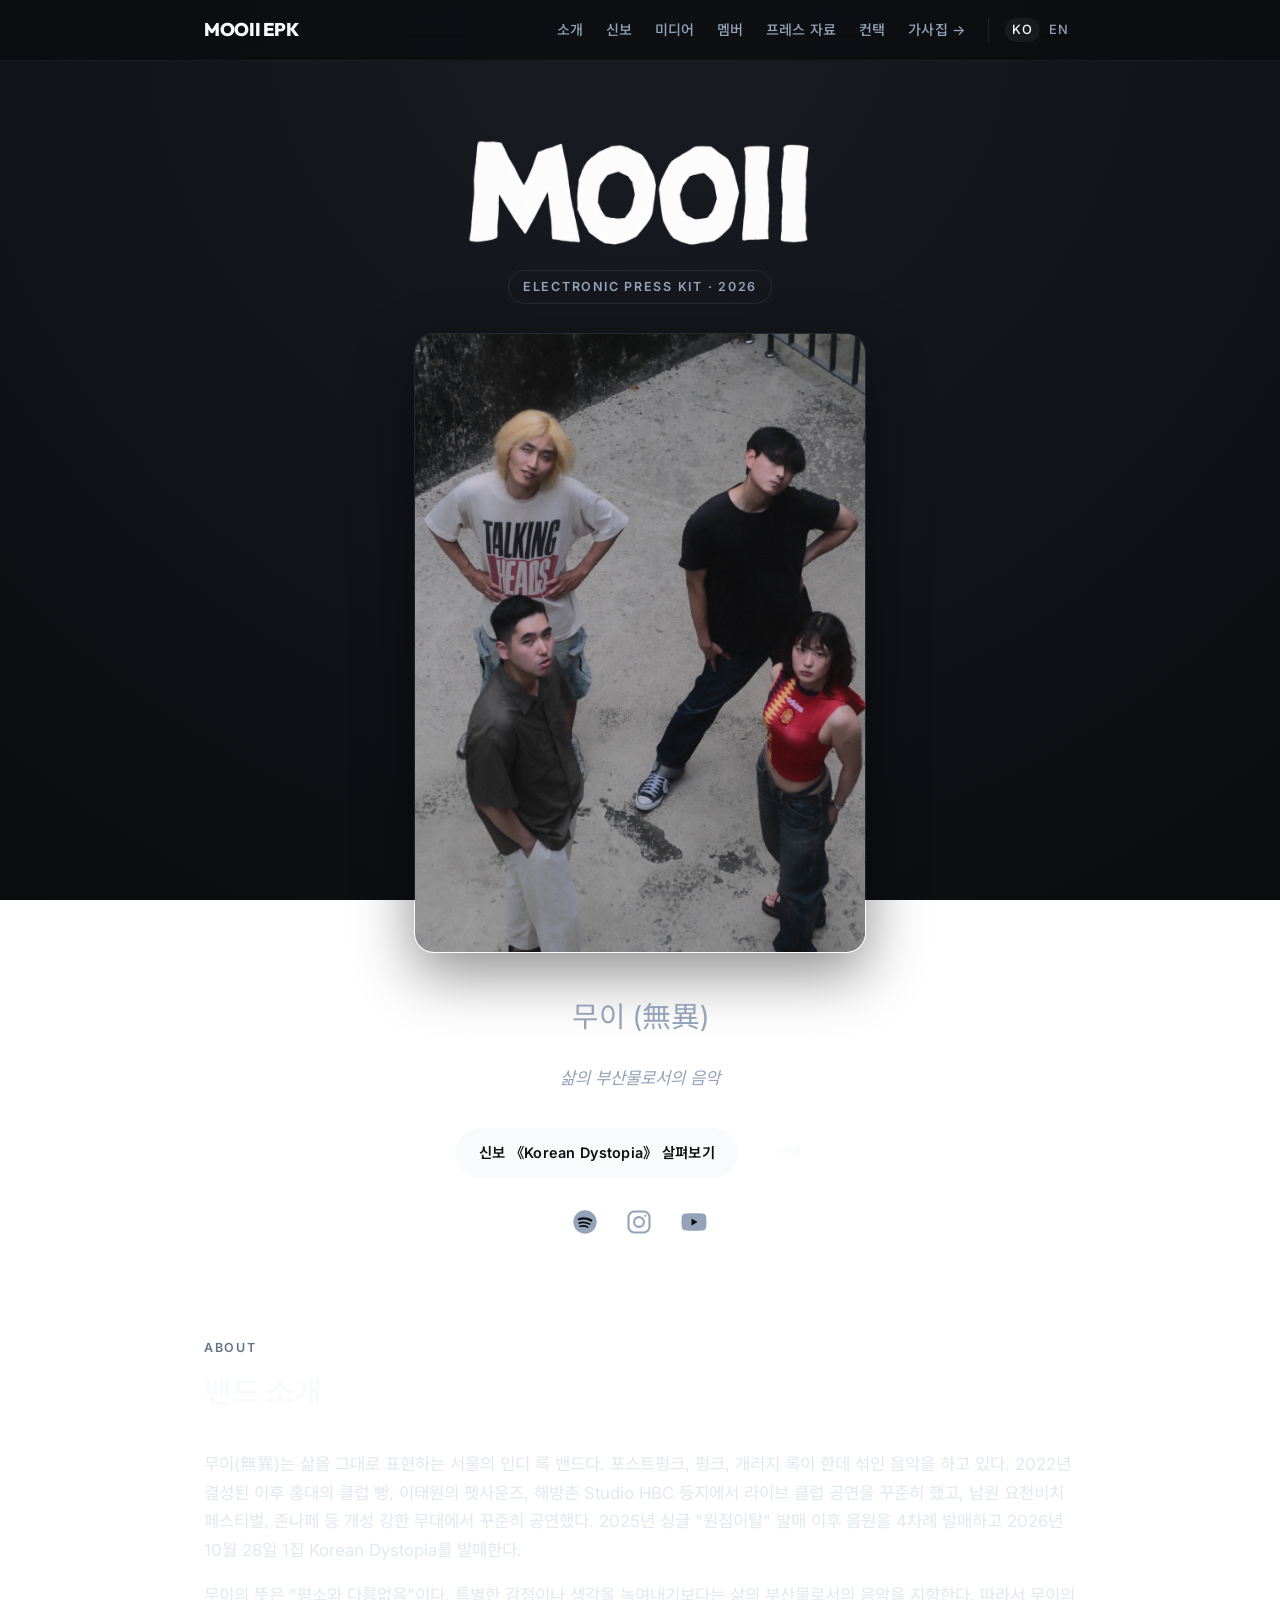
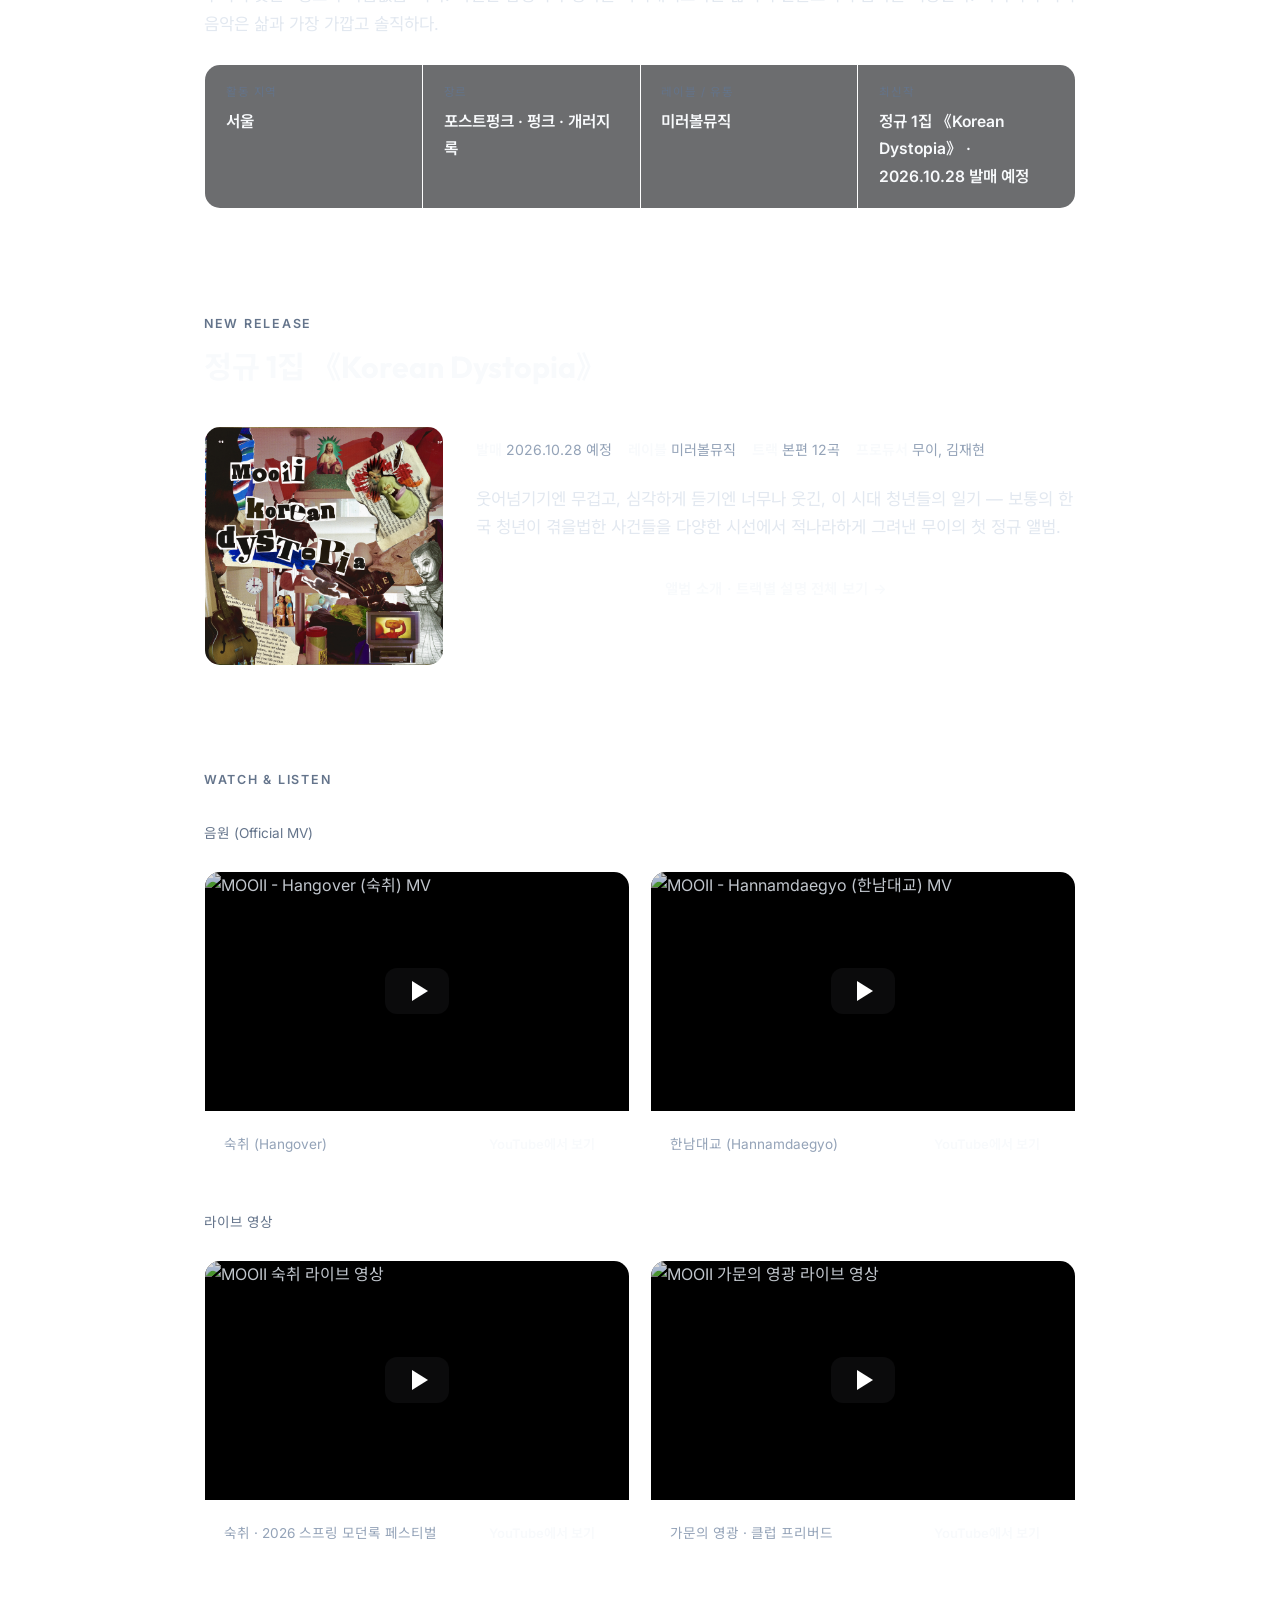
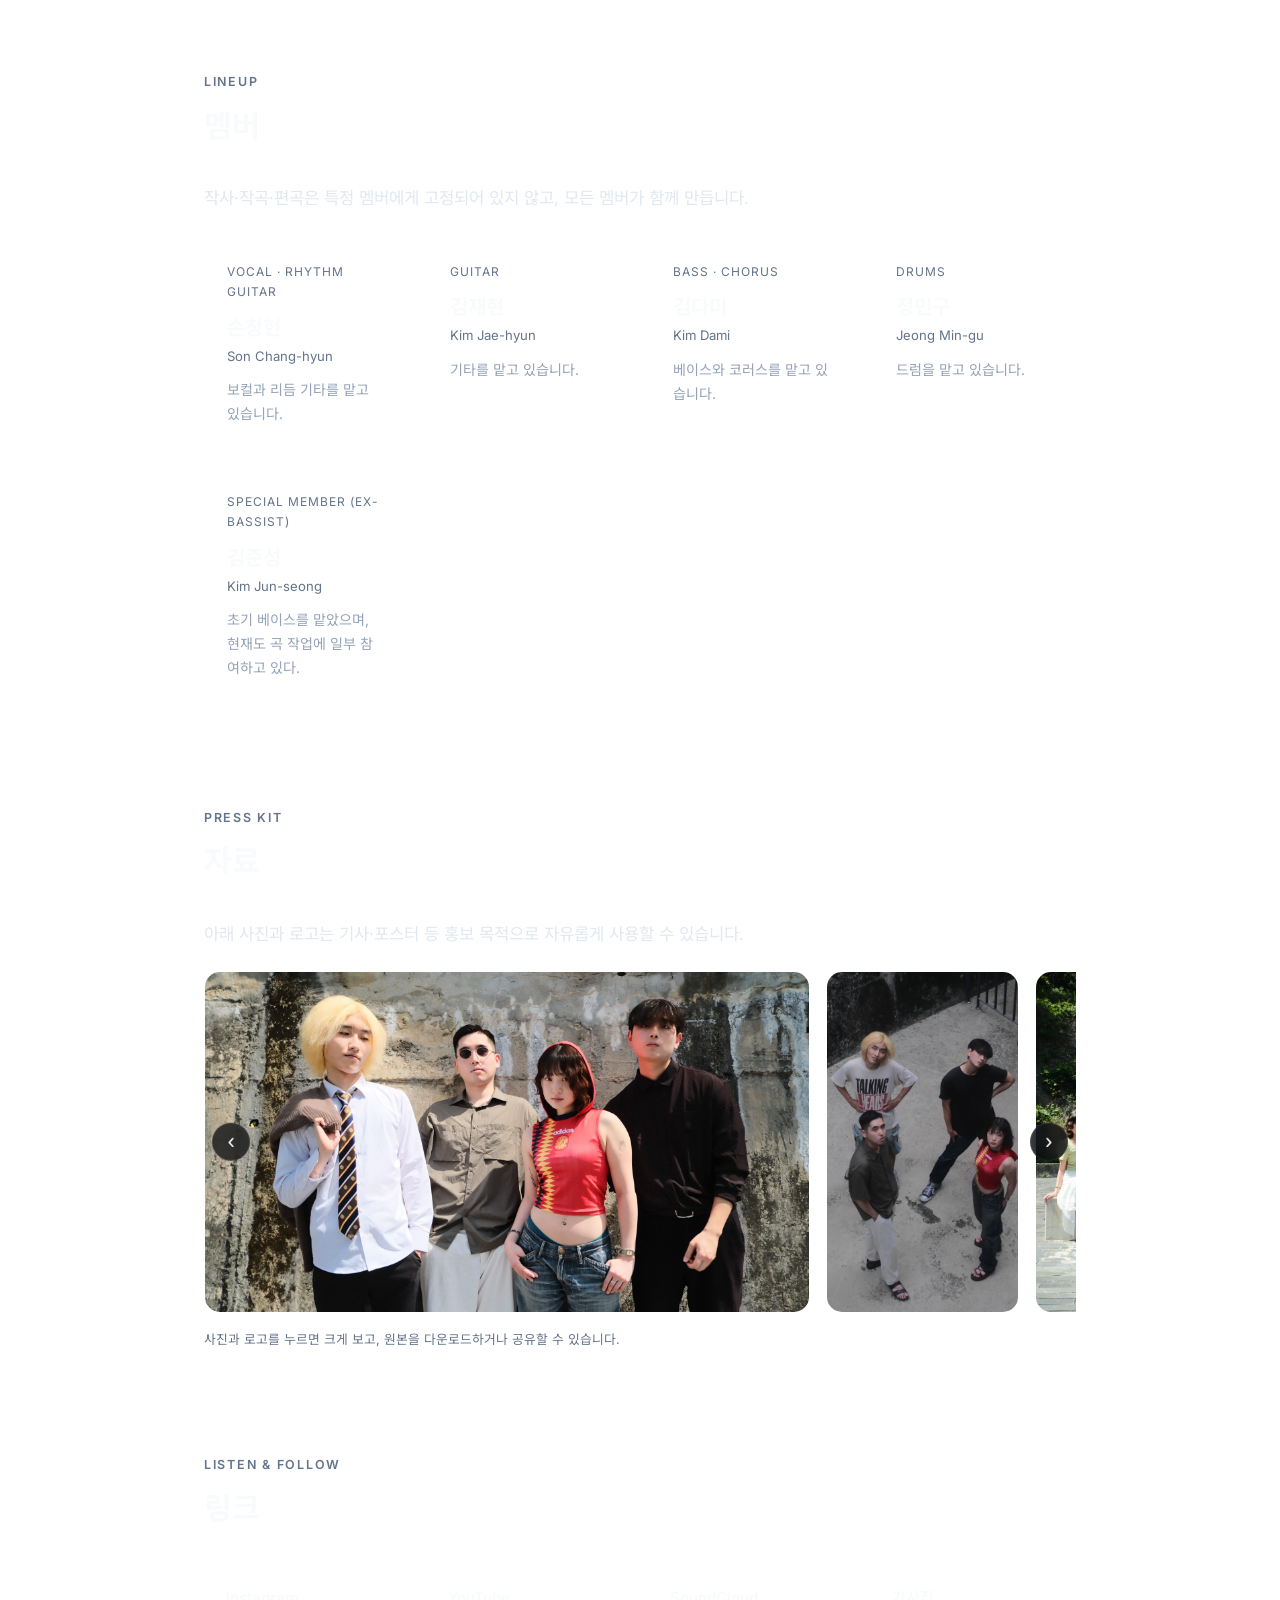
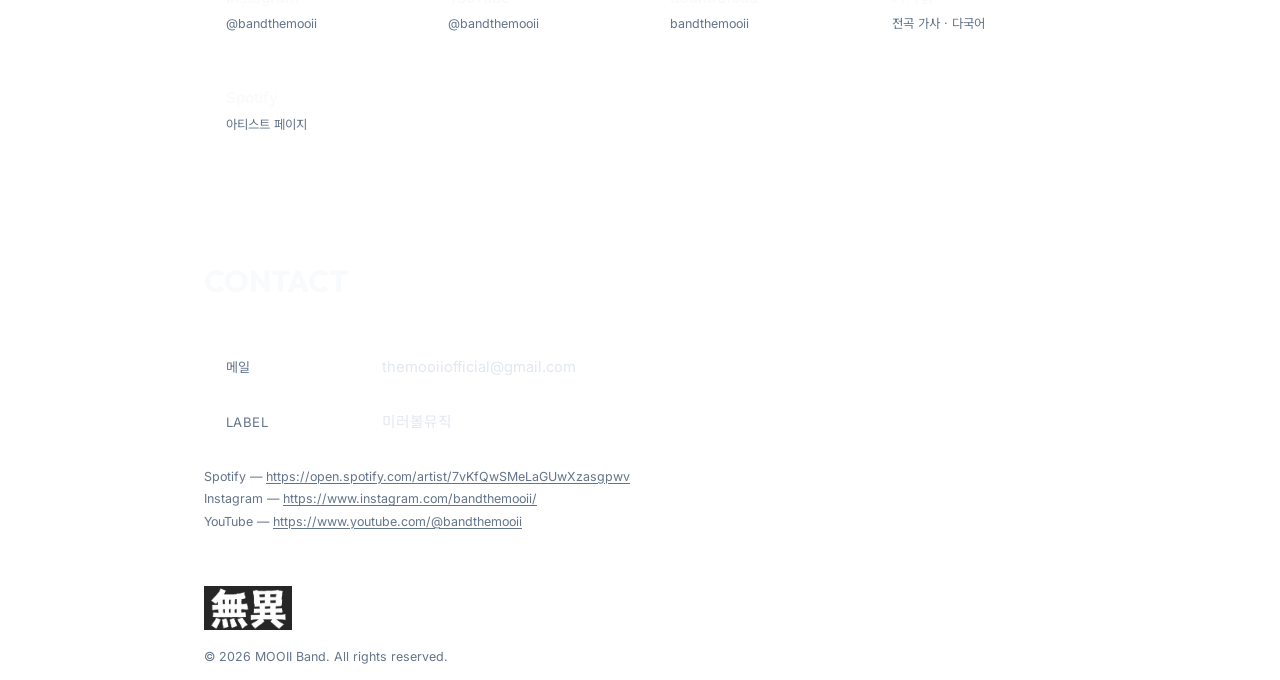
==== index.html @ ef36d601 "english page" ====
<!doctype html>
<html lang="ko">
  <head>
    <meta charset="UTF-8" />
    <meta name="viewport" content="width=device-width, initial-scale=1.0" />
    <title>MOOII — Electronic Press Kit</title>
    <meta
      name="description"
      content="무이(MOOII) 공식 EPK — 정규 1집 《Korean Dystopia》, 멤버 소개, 프레스 자료, 컨택 정보." />

    <!-- Open Graph -->
    <meta property="og:title" content="MOOII — Electronic Press Kit" />
    <meta
      property="og:description"
      content="20대 대한민국을 살아가는 시선을 담은 밴드 무이(MOOII)의 공식 EPK." />
    <meta property="og:image" content="https://bandmooii.github.io/mooii_epk/static/mooii_profile1_web.jpg" />
    <meta property="og:type" content="website" />

    <link rel="alternate" hreflang="en" href="index-en.html" />

    <link rel="preconnect" href="https://fonts.googleapis.com" />
    <link rel="preconnect" href="https://fonts.gstatic.com" crossorigin />
    <link
      href="https://fonts.googleapis.com/css2?family=Inter:wght@300;400;500;600;700&family=Outfit:wght@400;500;700;800&family=Noto+Sans+KR:wght@300;400;500;700&display=swap"
      rel="stylesheet" />
    <link rel="stylesheet" href="style.css" />
  </head>
  <body>
    <nav class="epk-nav">
      <div class="epk-nav-inner">
        <a class="epk-nav-brand" href="#top">MOOII EPK</a>
        <div class="epk-nav-links">
          <a href="#about">소개</a>
          <a href="korean-dystopia.html">신보</a>
          <a href="#media">미디어</a>
          <a href="#members">멤버</a>
          <a href="#press">프레스 자료</a>
          <a href="#contact">컨택</a>
          <a href="lyrics/">가사집 →</a>
          <span class="lang-toggle">
            <a href="index.html" class="active" aria-current="true">KO</a>
            <a href="index-en.html" hreflang="en">EN</a>
          </span>
        </div>
      </div>
    </nav>

    <header class="hero" id="top">
      <h1 class="hero-logo">
        <img src="static/logo_en_web.png" alt="MOOII" />
      </h1>
      <div class="hero-eyebrow">
        <span class="eyebrow">Electronic Press Kit · 2026</span>
      </div>
      <div class="hero-media">
        <img
          src="static/mooii_profile2_web.jpg"
          alt="무이(MOOII) 밴드 프로필 사진" />
      </div>
      <div class="hero-body wrap">
        <p class="han">무이 (無異)</p>
        <p class="tagline">삶의 부산물로서의 음악</p>
        <div class="cta-row">
          <a class="btn btn-primary" href="korean-dystopia.html">신보 《Korean Dystopia》 살펴보기</a>
          <a class="btn btn-ghost" href="#contact">컨택</a>
        </div>
        <div class="social-icons">
          <a href="https://open.spotify.com/artist/7vKfQwSMeLaGUwXzasgpwv" target="_blank" rel="noopener" aria-label="Spotify" title="Spotify">
            <svg viewBox="0 0 24 24" width="28" height="28" fill="none" stroke="currentColor" stroke-width="2" stroke-linecap="round" aria-hidden="true">
              <circle cx="12" cy="12" r="10" fill="currentColor" stroke="none" />
              <path d="M6.6 9.6c3.6-1.1 7.6-.8 10.8 1.1" stroke="var(--bg-0)" stroke-width="1.9" />
              <path d="M7.1 12.8c3-.9 6.1-.6 8.8.9" stroke="var(--bg-0)" stroke-width="1.6" />
              <path d="M7.7 15.7c2.4-.7 4.6-.4 6.7.7" stroke="var(--bg-0)" stroke-width="1.3" />
            </svg>
          </a>
          <a href="https://www.instagram.com/bandthemooii/" target="_blank" rel="noopener" aria-label="Instagram" title="Instagram">
            <svg viewBox="0 0 24 24" width="28" height="28" fill="none" stroke="currentColor" stroke-width="1.8" aria-hidden="true">
              <rect x="3" y="3" width="18" height="18" rx="5" />
              <circle cx="12" cy="12" r="4.2" />
              <circle cx="17.3" cy="6.7" r="1" fill="currentColor" stroke="none" />
            </svg>
          </a>
          <a href="https://www.youtube.com/@bandthemooii" target="_blank" rel="noopener" aria-label="YouTube" title="YouTube">
            <svg viewBox="0 0 24 24" width="30" height="30" aria-hidden="true">
              <path fill="currentColor" d="M21.6 7.2a2.5 2.5 0 0 0-1.8-1.8C18.2 5 12 5 12 5s-6.2 0-7.8.4A2.5 2.5 0 0 0 2.4 7.2C2 8.8 2 12 2 12s0 3.2.4 4.8a2.5 2.5 0 0 0 1.8 1.8C5.8 19 12 19 12 19s6.2 0 7.8-.4a2.5 2.5 0 0 0 1.8-1.8c.4-1.6.4-4.8.4-4.8s0-3.2-.4-4.8z" />
              <path fill="var(--bg-0)" d="M10 9.2v5.6l4.8-2.8z" />
            </svg>
          </a>
        </div>
      </div>
    </header>

    <main class="wrap">
      <section id="about">
        <div class="section-head">
          <p class="section-kicker">About</p>
          <h2>밴드 소개</h2>
        </div>
        <p class="lead">
          무이(無異)는 삶을 그대로 표현하는 서울의 인디 록 밴드다. 포스트펑크, 펑크, 개러지 록이 한데 섞인 음악을 하고 있다. 2022년 결성된 이후 홍대의 클럽 빵, 이태원의 펫사운즈, 해방촌 Studio HBC 등지에서 라이브 클럽 공연을 꾸준히 했고, 남원 요천비치 페스티벌, 존나페 등 개성 강한 무대에서 꾸준히 공연했다. 2025년 싱글 "원점이탈" 발매 이후 음원을 4차례 발매하고 2026년 10월 28일 1집 Korean Dystopia를 발매한다.
        </p>
        <p class="lead">
          무이의 뜻은 "평소와 다름없음"이다. 특별한 감정이나 생각을 녹여내기보다는 삶의 부산물로서의 음악을 지향한다. 따라서 무이의 음악은 삶과 가장 가깝고 솔직하다.
        </p>

        <div class="fact-grid">
          <div class="fact-item">
            <span class="k">활동 지역</span>
            <span class="v">서울</span>
          </div>
          <div class="fact-item">
            <span class="k">장르</span>
            <span class="v">포스트펑크 · 펑크 · 개러지 록</span>
          </div>
          <div class="fact-item">
            <span class="k">레이블 / 유통</span>
            <span class="v">미러볼뮤직</span>
          </div>
          <div class="fact-item">
            <span class="k">최신작</span>
            <span class="v">정규 1집 《Korean Dystopia》 · 2026.10.28 발매 예정</span>
          </div>
        </div>
      </section>

      <section id="album">
        <div class="section-head">
          <p class="section-kicker">New Release</p>
          <h2>정규 1집 《Korean Dystopia》</h2>
        </div>

        <div class="album-block">
          <img
            class="album-cover"
            src="static/korean_dystopia_album_cover.jpeg"
            alt="무이 정규 1집 《Korean Dystopia》 앨범 커버" />
          <div>
            <div class="album-meta">
              <span><b>발매</b> 2026.10.28 예정</span>
              <span><b>레이블</b> 미러볼뮤직</span>
              <span><b>트랙</b> 본편 12곡</span>
              <span><b>프로듀서</b> 무이, 김재현</span>
            </div>
            <p class="lead">
              웃어넘기기엔 무겁고, 심각하게 듣기엔 너무나 웃긴, 이 시대
              청년들의 일기 — 보통의 한국 청년이 겪을법한 사건들을 다양한
              시선에서 적나라하게 그려낸 무이의 첫 정규 앨범.
            </p>
            <div class="tracklist-cta">
              <a class="btn btn-ghost" href="korean-dystopia.html">앨범 소개 · 트랙별 설명 전체 보기 →</a>
            </div>
          </div>
        </div>
      </section>

      <section id="media">
        <div class="section-head">
          <p class="section-kicker">Watch &amp; Listen</p>
        </div>

        <p class="lead" style="font-size: 0.85rem; color: var(--ink-dimmer); margin-bottom: 0.6rem;">음원 (Official MV)</p>
        <div class="press-grid">
          <div class="press-card">
            <div class="yt-facade" data-video-id="mdSPCE2sCgY" data-title="MOOII - Hangover (숙취) MV">
              <img src="https://i.ytimg.com/vi/mdSPCE2sCgY/hqdefault.jpg" alt="MOOII - Hangover (숙취) MV" loading="lazy" />
              <button type="button" class="yt-play" aria-label="영상 재생"></button>
            </div>
            <div class="press-card-body">
              <span>숙취 (Hangover)</span>
              <a href="https://www.youtube.com/watch?v=mdSPCE2sCgY" target="_blank" rel="noopener">YouTube에서 보기</a>
            </div>
          </div>
          <div class="press-card">
            <div class="yt-facade" data-video-id="DY2bve8FdAU" data-title="MOOII - Hannamdaegyo (한남대교) MV">
              <img src="https://i.ytimg.com/vi/DY2bve8FdAU/hqdefault.jpg" alt="MOOII - Hannamdaegyo (한남대교) MV" loading="lazy" />
              <button type="button" class="yt-play" aria-label="영상 재생"></button>
            </div>
            <div class="press-card-body">
              <span>한남대교 (Hannamdaegyo)</span>
              <a href="https://www.youtube.com/watch?v=DY2bve8FdAU" target="_blank" rel="noopener">YouTube에서 보기</a>
            </div>
          </div>
        </div>

        <p class="lead" style="font-size: 0.85rem; color: var(--ink-dimmer); margin: 2rem 0 0.6rem;">라이브 영상</p>
        <div class="press-grid">
          <div class="press-card">
            <div class="yt-facade" data-video-id="KhiOZ_lKr-c" data-title="MOOII 숙취 라이브 영상">
              <img src="https://i.ytimg.com/vi/KhiOZ_lKr-c/hqdefault.jpg" alt="MOOII 숙취 라이브 영상" loading="lazy" />
              <button type="button" class="yt-play" aria-label="영상 재생"></button>
            </div>
            <div class="press-card-body">
              <span>숙취 · 2026 스프링 모던록 페스티벌</span>
              <a href="https://www.youtube.com/watch?v=KhiOZ_lKr-c" target="_blank" rel="noopener">YouTube에서 보기</a>
            </div>
          </div>
          <div class="press-card">
            <div class="yt-facade" data-video-id="r_bziqGU8eg" data-title="MOOII 가문의 영광 라이브 영상">
              <img src="https://i.ytimg.com/vi/r_bziqGU8eg/hqdefault.jpg" alt="MOOII 가문의 영광 라이브 영상" loading="lazy" />
              <button type="button" class="yt-play" aria-label="영상 재생"></button>
            </div>
            <div class="press-card-body">
              <span>가문의 영광 · 클럽 프리버드</span>
              <a href="https://www.youtube.com/watch?v=r_bziqGU8eg" target="_blank" rel="noopener">YouTube에서 보기</a>
            </div>
          </div>
        </div>
      </section>

      <section id="members">
        <div class="section-head">
          <p class="section-kicker">Lineup</p>
          <h2>멤버</h2>
        </div>
        <p class="lead">작사·작곡·편곡은 특정 멤버에게 고정되어 있지 않고, 모든 멤버가 함께 만듭니다.</p>
        <div class="member-grid">
          <div class="member-card">
            <p class="role">Vocal · Rhythm Guitar</p>
            <p class="name-ko">손창현</p>
            <p class="name-en">Son Chang-hyun</p>
            <p>보컬과 리듬 기타를 맡고 있습니다.</p>
          </div>
          <div class="member-card">
            <p class="role">Guitar</p>
            <p class="name-ko">김재현</p>
            <p class="name-en">Kim Jae-hyun</p>
            <p>기타를 맡고 있습니다.</p>
          </div>
          <div class="member-card">
            <p class="role">Bass · Chorus</p>
            <p class="name-ko">김다미</p>
            <p class="name-en">Kim Dami</p>
            <p>베이스와 코러스를 맡고 있습니다.</p>
          </div>
          <div class="member-card">
            <p class="role">Drums</p>
            <p class="name-ko">정민구</p>
            <p class="name-en">Jeong Min-gu</p>
            <p>드럼을 맡고 있습니다.</p>
          </div>
          <div class="member-card">
            <p class="role">Special Member (Ex-Bassist)</p>
            <p class="name-ko">김준성</p>
            <p class="name-en">Kim Jun-seong</p>
            <p>초기 베이스를 맡았으며, 현재도 곡 작업에 일부 참여하고 있다.</p>
          </div>
        </div>
      </section>

      <section id="press">
        <div class="section-head">
          <p class="section-kicker">Press Kit</p>
          <h2>자료</h2>
        </div>
        <p class="lead">아래 사진과 로고는 기사·포스터 등 홍보 목적으로 자유롭게 사용할 수 있습니다.</p>
        <div class="press-carousel" id="pressCarousel">
          <button class="pc-nav pc-prev" type="button" aria-label="이전 사진">‹</button>
          <div class="pc-track">
            <button class="pc-item" type="button" data-index="0" aria-label="프로필 사진 1 크게 보기">
              <img src="static/mooii_profile1_web.jpg" alt="무이 프로필 사진 1" loading="lazy" />
            </button>
            <button class="pc-item" type="button" data-index="1" aria-label="프로필 사진 2 크게 보기">
              <img src="static/mooii_profile2_web.jpg" alt="무이 프로필 사진 2" loading="lazy" />
            </button>
            <button class="pc-item" type="button" data-index="2" aria-label="프로필 사진 3 크게 보기">
              <img src="static/mooii_profile3_web.jpg" alt="무이 프로필 사진 3" loading="lazy" />
            </button>
            <button class="pc-item" type="button" data-index="3" aria-label="프로필 사진 4 크게 보기">
              <img src="static/mooii_profile4_web.jpg" alt="무이 프로필 사진 4" loading="lazy" />
            </button>
            <button class="pc-item" type="button" data-index="4" aria-label="프로필 사진 5 크게 보기">
              <img src="static/mooii_profile5_web.jpg" alt="무이 프로필 사진 5" loading="lazy" />
            </button>
            <button class="pc-item" type="button" data-index="5" aria-label="로고 (영문) 크게 보기">
              <img src="static/logo_en.png" alt="MOOII 로고 (영문)" loading="lazy" />
            </button>
            <button class="pc-item" type="button" data-index="6" aria-label="로고 (한자) 크게 보기">
              <img src="static/logo_chn.png" alt="무이 無異 로고 (한자)" loading="lazy" />
            </button>
          </div>
          <button class="pc-nav pc-next" type="button" aria-label="다음 사진">›</button>
        </div>
        <p class="press-hint">사진과 로고를 누르면 크게 보고, 원본을 다운로드하거나 공유할 수 있습니다.</p>
      </section>

      <section id="links">
        <div class="section-head">
          <p class="section-kicker">Listen &amp; Follow</p>
          <h2>링크</h2>
        </div>
        <div class="link-grid">
          <a class="link-card" href="https://www.instagram.com/bandthemooii/" target="_blank" rel="noopener">
            <span>
              <span class="label">Instagram</span>
              <span class="sub">@bandthemooii</span>
            </span>
          </a>
          <a class="link-card" href="https://www.youtube.com/@bandthemooii" target="_blank" rel="noopener">
            <span>
              <span class="label">YouTube</span>
              <span class="sub">@bandthemooii</span>
            </span>
          </a>
          <a class="link-card" href="https://soundcloud.com/bandthemooii" target="_blank" rel="noopener">
            <span>
              <span class="label">SoundCloud</span>
              <span class="sub">bandthemooii</span>
            </span>
          </a>
          <a class="link-card" href="lyrics/">
            <span>
              <span class="label">가사집</span>
              <span class="sub">전곡 가사 · 다국어</span>
            </span>
          </a>
          <a class="link-card" href="https://open.spotify.com/artist/7vKfQwSMeLaGUwXzasgpwv" target="_blank" rel="noopener">
            <span>
              <span class="label">Spotify</span>
              <span class="sub">아티스트 페이지</span>
            </span>
          </a>
        </div>
      </section>

      <section id="contact">
        <div class="section-head">
          <h2>CONTACT</h2>
        </div>
        <div class="contact-table">
          <div class="contact-row">
            <span class="k">메일</span>
            <span>themooiiofficial@gmail.com</span>
          </div>
          <div class="contact-row">
            <span class="k">Label</span>
            <span>미러볼뮤직</span>
          </div>
        </div>
        <p class="contact-notes">
          Spotify — <a href="https://open.spotify.com/artist/7vKfQwSMeLaGUwXzasgpwv" target="_blank" rel="noopener">https://open.spotify.com/artist/7vKfQwSMeLaGUwXzasgpwv</a><br />
          Instagram — <a href="https://www.instagram.com/bandthemooii/" target="_blank" rel="noopener">https://www.instagram.com/bandthemooii/</a><br />
          YouTube — <a href="https://www.youtube.com/@bandthemooii" target="_blank" rel="noopener">https://www.youtube.com/@bandthemooii</a>
        </p>
      </section>
    </main>

    <footer class="wrap">
      <img class="footer-logo" src="static/logo_chn_web.png" alt="無異" />
      <p class="footer-copy">© 2026 MOOII Band. All rights reserved.</p>
    </footer>

    <div class="lightbox" id="lightbox" role="dialog" aria-modal="true" aria-label="사진 보기" hidden>
      <div class="lb-bar">
        <span class="lb-title" id="lbTitle"></span>
        <div class="lb-actions">
          <button class="lb-btn" id="lbShare" type="button" aria-label="공유" title="공유">
            <svg viewBox="0 0 24 24" width="20" height="20" fill="none" stroke="currentColor" stroke-width="2" stroke-linecap="round" stroke-linejoin="round" aria-hidden="true"><path d="M4 12v7a1 1 0 0 0 1 1h14a1 1 0 0 0 1-1v-7" /><path d="M16 6l-4-4-4 4" /><path d="M12 2v13" /></svg>
          </button>
          <a class="lb-btn" id="lbDownload" href="#" download aria-label="원본 다운로드" title="원본 다운로드">
            <svg viewBox="0 0 24 24" width="20" height="20" fill="none" stroke="currentColor" stroke-width="2" stroke-linecap="round" stroke-linejoin="round" aria-hidden="true"><path d="M12 3v12" /><path d="M7 11l5 5 5-5" /><path d="M5 21h14" /></svg>
          </a>
          <button class="lb-btn" id="lbClose" type="button" aria-label="닫기" title="닫기">
            <svg viewBox="0 0 24 24" width="20" height="20" fill="none" stroke="currentColor" stroke-width="2" stroke-linecap="round" aria-hidden="true"><path d="M6 6l12 12M18 6L6 18" /></svg>
          </button>
        </div>
      </div>
      <button class="lb-nav lb-prev" id="lbPrev" type="button" aria-label="이전 사진">‹</button>
      <img class="lb-img" id="lbImg" alt="" />
      <button class="lb-nav lb-next" id="lbNext" type="button" aria-label="다음 사진">›</button>
      <p class="lb-note" id="lbNote"></p>
      <div class="lb-toast" id="lbToast" role="status" hidden></div>
    </div>

    <script>
      (function () {
        var photos = [
          { web: "static/mooii_profile1_web.jpg", full: "static/mooii_profile1.JPG", size: "9.4MB" },
          { web: "static/mooii_profile2_web.jpg", full: "static/mooii_profile2.JPG", size: "9.7MB" },
          { web: "static/mooii_profile3_web.jpg", full: "static/mooii_profile3.JPG", size: "9.9MB" },
          { web: "static/mooii_profile4_web.jpg", full: "static/mooii_profile4.JPG", size: "8.8MB" },
          { web: "static/mooii_profile5_web.jpg", full: "static/mooii_profile5.JPG", size: "9.6MB" },
          { web: "static/logo_en.png", full: "static/logo_en.png", size: "0.5MB", title: "로고 (영문)", name: "MOOII_logo_en.png" },
          { web: "static/logo_chn.png", full: "static/logo_chn.png", size: "0.5MB", title: "로고 (한자)", name: "MOOII_logo_chn.png" },
        ];
        var $ = function (id) { return document.getElementById(id); };
        var box = $("lightbox"), img = $("lbImg"), cur = 0, lastFocus = null, toastTimer;

        /* --- carousel arrows --- */
        var track = document.querySelector(".pc-track");
        function step(dir) {
          var item = track.querySelector(".pc-item");
          track.scrollBy({ left: dir * (item.offsetWidth + 16) * 1.5, behavior: "smooth" });
        }
        document.querySelector(".pc-prev").addEventListener("click", function () { step(-1); });
        document.querySelector(".pc-next").addEventListener("click", function () { step(1); });

        /* --- lightbox --- */
        function show(i) {
          cur = (i + photos.length) % photos.length;
          var p = photos[cur];
          img.src = p.web;
          var title = p.title || "프로필 사진 " + (cur + 1);
          img.alt = "무이 " + title;
          $("lbTitle").textContent = title + "  ·  " + (cur + 1) + " / " + photos.length;
          $("lbDownload").href = p.full;
          $("lbDownload").setAttribute("download", p.name || "MOOII_profile_" + (cur + 1) + ".jpg");
          $("lbNote").textContent = "다운로드는 원본 고화질(" + p.size + ")입니다.";
        }
        function open(i) {
          lastFocus = document.activeElement;
          show(i);
          box.hidden = false;
          document.body.style.overflow = "hidden";
          $("lbClose").focus();
        }
        function close() {
          box.hidden = true;
          document.body.style.overflow = "";
          if (lastFocus) lastFocus.focus();
        }
        function toast(msg) {
          var t = $("lbToast");
          t.textContent = msg; t.hidden = false;
          clearTimeout(toastTimer);
          toastTimer = setTimeout(function () { t.hidden = true; }, 2200);
        }

        track.addEventListener("click", function (e) {
          var b = e.target.closest(".pc-item");
          if (b) open(+b.dataset.index);
        });
        $("lbClose").addEventListener("click", close);
        $("lbPrev").addEventListener("click", function () { show(cur - 1); });
        $("lbNext").addEventListener("click", function () { show(cur + 1); });
        box.addEventListener("click", function (e) {
          if (e.target === box) close();
        });
        document.addEventListener("keydown", function (e) {
          if (box.hidden) return;
          if (e.key === "Escape") close();
          else if (e.key === "ArrowLeft") show(cur - 1);
          else if (e.key === "ArrowRight") show(cur + 1);
        });

        /* swipe inside lightbox */
        var sx = null;
        box.addEventListener("touchstart", function (e) { sx = e.touches[0].clientX; }, { passive: true });
        box.addEventListener("touchend", function (e) {
          if (sx === null) return;
          var dx = e.changedTouches[0].clientX - sx; sx = null;
          if (Math.abs(dx) > 60) show(cur + (dx < 0 ? 1 : -1));
        });

        $("lbShare").addEventListener("click", function () {
          var url = new URL(photos[cur].full, location.href).href;
          var data = { title: "MOOII " + (photos[cur].title || "프로필 사진"), text: "MOOII (無異)", url: url };
          if (navigator.share) {
            navigator.share(data).catch(function () {});
          } else if (navigator.clipboard && navigator.clipboard.writeText) {
            navigator.clipboard.writeText(url).then(function () { toast("링크를 복사했습니다"); },
              function () { toast(url); });
          } else {
            toast(url);
          }
        });
      })();
    </script>
    <script>
      document.querySelectorAll(".yt-facade").forEach(function (facade) {
        facade.addEventListener(
          "click",
          function () {
            var id = facade.dataset.videoId;
            var title = facade.dataset.title || "YouTube video";
            var iframe = document.createElement("iframe");
            iframe.src = "https://www.youtube-nocookie.com/embed/" + id + "?autoplay=1&rel=0";
            iframe.title = title;
            iframe.allow =
              "accelerometer; autoplay; clipboard-write; encrypted-media; gyroscope; picture-in-picture; web-share";
            iframe.allowFullscreen = true;
            iframe.loading = "lazy";
            facade.replaceWith(iframe);
          },
          { once: true }
        );
      });
    </script>
  </body>
</html>
---- style.css ----
/* MOOII EPK — Design tokens (shares palette with the main lyrics site) */
* {
  box-sizing: border-box;
}

:root {
  --bg-0: #0b0c0f;
  --bg-1: #1a1c24;
  --ink: #e2e8f0;
  --ink-bright: #f8fafc;
  --ink-dim: #94a3b8;
  --ink-dimmer: #64748b;
  --line: rgba(255, 255, 255, 0.08);
  --line-soft: rgba(255, 255, 255, 0.06);
  --glass: rgba(255, 255, 255, 0.03);
  --glass-hover: rgba(255, 255, 255, 0.05);
  --accent: #f8fafc;
  --placeholder-border: rgba(248, 113, 113, 0.45);
  --placeholder-bg: rgba(248, 113, 113, 0.07);
  --placeholder-ink: #fca5a5;
}

html {
  scroll-behavior: smooth;
}

body {
  font-family:
    "Inter",
    "Noto Sans KR",
    -apple-system,
    BlinkMacSystemFont,
    Arial,
    sans-serif;
  background: radial-gradient(circle at top, var(--bg-1) 0%, var(--bg-0) 100%);
  background-attachment: fixed;
  margin: 0;
  color: var(--ink);
  line-height: 1.7;
  -webkit-font-smoothing: antialiased;
}

a {
  color: inherit;
}

.wrap {
  max-width: 920px;
  margin: 0 auto;
  padding: 0 1.5rem;
}

/* ---------- Fill-me-in placeholder ---------- */
.fillin {
  display: inline-block;
  border: 1px dashed var(--placeholder-border);
  background: var(--placeholder-bg);
  color: var(--placeholder-ink);
  border-radius: 8px;
  padding: 0.1rem 0.6rem;
  font-size: 0.92em;
  font-style: normal;
}

/* ---------- Top nav ---------- */
.epk-nav {
  position: sticky;
  top: 0;
  z-index: 50;
  backdrop-filter: blur(14px);
  -webkit-backdrop-filter: blur(14px);
  background: rgba(11, 12, 15, 0.72);
  border-bottom: 1px solid var(--line-soft);
}

.epk-nav-inner {
  max-width: 920px;
  margin: 0 auto;
  padding: 0.9rem 1.5rem;
  display: flex;
  align-items: center;
  justify-content: space-between;
  gap: 1rem;
}

.epk-nav-brand {
  font-family: "Outfit", sans-serif;
  font-weight: 800;
  letter-spacing: -0.02em;
  font-size: 1.15rem;
  text-decoration: none;
  color: var(--ink-bright);
}

.epk-nav-links {
  display: flex;
  gap: 1.4rem;
  flex-wrap: wrap;
}

.epk-nav-links a {
  font-size: 0.88rem;
  color: var(--ink-dim);
  text-decoration: none;
  font-weight: 500;
  letter-spacing: 0.02em;
  transition: color 0.2s ease;
}

.epk-nav-links a:hover {
  color: var(--ink-bright);
}

/* ---------- Hero ---------- */
.hero {
  position: relative;
  padding: 4.5rem 0 3rem;
  overflow: hidden;
}

.hero-media {
  max-width: 500px;
  margin: 0 auto 2.5rem;
  padding: 0 1.5rem;
}

.hero-media img {
  width: 100%;
  display: block;
  border-radius: 20px;
  object-fit: cover;
  object-position: 50% 35%;
  max-height: 620px;
  box-shadow: 0 20px 60px rgba(0, 0, 0, 0.45);
  border: 1px solid var(--line);
}

.hero-body {
  text-align: center;
}

.eyebrow {
  display: inline-block;
  font-size: 0.78rem;
  font-weight: 600;
  letter-spacing: 0.14em;
  text-transform: uppercase;
  color: var(--ink-dim);
  border: 1px solid var(--line);
  border-radius: 999px;
  padding: 0.35rem 0.9rem;
  margin-bottom: 1.2rem;
}

.hero h1 {
  font-family: "Outfit", "Noto Sans KR", sans-serif;
  font-size: clamp(2.6rem, 6vw, 4rem);
  font-weight: 800;
  letter-spacing: -0.02em;
  margin: 0 0 0.6rem;
  background: linear-gradient(135deg, #ffffff 40%, #94a3b8 100%);
  -webkit-background-clip: text;
  -webkit-text-fill-color: transparent;
}

.hero .han {
  font-size: clamp(1.4rem, 3vw, 1.8rem);
  color: var(--ink-dim);
  font-weight: 400;
  margin: 0 0 1.4rem;
}

.hero .tagline {
  max-width: 560px;
  margin: 0 auto 2.2rem;
  font-size: 1.05rem;
  color: var(--ink-dim);
  font-style: italic;
}

.cta-row {
  display: flex;
  gap: 0.8rem;
  justify-content: center;
  flex-wrap: wrap;
}

.btn {
  display: inline-flex;
  align-items: center;
  gap: 0.5rem;
  padding: 0.75rem 1.4rem;
  border-radius: 999px;
  font-size: 0.9rem;
  font-weight: 600;
  text-decoration: none;
  letter-spacing: 0.02em;
  transition: transform 0.2s ease, background-color 0.2s ease, color 0.2s ease, border-color 0.2s ease;
  border: 1px solid var(--line);
}

.btn-primary {
  background: var(--ink-bright);
  color: #0f0f11;
  border-color: var(--ink-bright);
}

.btn-primary:hover {
  transform: translateY(-1px);
  background: #ffffff;
}

.btn-ghost {
  background: rgba(255, 255, 255, 0.05);
  color: var(--ink-bright);
}

.btn-ghost:hover {
  background: rgba(255, 255, 255, 0.1);
  transform: translateY(-1px);
}

/* ---------- Section shell ---------- */
section {
  padding: 3.2rem 0;
  border-top: 1px solid var(--line-soft);
}

.section-head {
  margin-bottom: 2rem;
}

.section-kicker {
  font-size: 0.78rem;
  font-weight: 600;
  letter-spacing: 0.14em;
  text-transform: uppercase;
  color: var(--ink-dimmer);
  margin: 0 0 0.5rem;
}

.section-head h2 {
  font-family: "Outfit", "Noto Sans KR", sans-serif;
  font-size: 1.9rem;
  font-weight: 700;
  margin: 0;
  color: var(--ink-bright);
}

.lead {
  font-size: 1.05rem;
  color: var(--ink);
  max-width: 100%;
}

.lead + .lead {
  margin-top: 1rem;
}

/* ---------- Fact sheet ---------- */
.fact-grid {
  display: grid;
  grid-template-columns: repeat(auto-fit, minmax(180px, 1fr));
  gap: 1px;
  background: var(--line-soft);
  border: 1px solid var(--line-soft);
  border-radius: 16px;
  overflow: hidden;
  margin-top: 1.6rem;
}

.fact-item {
  background: rgba(11, 12, 15, 0.6);
  padding: 1.1rem 1.3rem;
}

.fact-item .k {
  display: block;
  font-size: 0.72rem;
  letter-spacing: 0.08em;
  text-transform: uppercase;
  color: var(--ink-dimmer);
  margin-bottom: 0.35rem;
}

.fact-item .v {
  font-size: 0.98rem;
  font-weight: 600;
  color: var(--ink-bright);
}

/* ---------- Album block ---------- */
.album-block {
  display: grid;
  grid-template-columns: 240px 1fr;
  gap: 2rem;
  align-items: start;
}

@media (max-width: 680px) {
  .album-block {
    grid-template-columns: 1fr;
  }
}

.cover-placeholder {
  aspect-ratio: 1 / 1;
  border-radius: 16px;
  border: 1px dashed var(--placeholder-border);
  background: var(--placeholder-bg);
  display: flex;
  align-items: center;
  justify-content: center;
  text-align: center;
  padding: 1.2rem;
  color: var(--placeholder-ink);
  font-size: 0.85rem;
  line-height: 1.5;
}

.album-cover {
  aspect-ratio: 1 / 1;
  width: 100%;
  border-radius: 16px;
  object-fit: cover;
  display: block;
  border: 1px solid var(--line);
}

/* ---------- Album hero (stacked: large cover, then copy below) ---------- */
.album-hero {
  display: flex;
  justify-content: center;
  margin-bottom: 2rem;
}

.album-intro {
  max-width: 840px;
  margin: 0 auto;
  text-align: center;
}

.album-intro .album-meta {
  justify-content: center;
}

.album-intro .lead {
  max-width: none;
  font-size: 1rem;
}

.album-cover-hero {
  width: 100%;
  max-width: 440px;
  aspect-ratio: 1 / 1;
  border-radius: 20px;
  object-fit: cover;
  display: block;
  border: 1px solid var(--line);
  box-shadow: 0 24px 60px rgba(0, 0, 0, 0.35);
}

.album-meta {
  display: flex;
  flex-wrap: wrap;
  gap: 0.5rem 1rem;
  margin: 0.8rem 0 1.4rem;
  font-size: 0.88rem;
  color: var(--ink-dim);
}

.album-meta b {
  color: var(--ink-bright);
  font-weight: 600;
}

.ref-list {
  margin: 1.4rem 0 0;
  padding: 0;
  list-style: none;
  font-size: 0.92rem;
  color: var(--ink-dim);
}

.ref-list li {
  padding: 0.35rem 0;
  border-bottom: 1px dashed var(--line-soft);
}

.ref-list li:last-child {
  border-bottom: none;
}

/* ---------- Tracklist (accordion) ---------- */
.tracklist {
  margin-top: 2rem;
  border: 1px solid var(--line-soft);
  border-radius: 16px;
  overflow: hidden;
  background: var(--glass);
}

.track-item {
  border-bottom: 1px solid var(--line-soft);
}

.track-item:last-child {
  border-bottom: none;
}

.track-row {
  display: grid;
  grid-template-columns: 2.4rem 1fr auto 1.2rem;
  gap: 1rem;
  align-items: center;
  padding: 0.85rem 1.3rem;
  cursor: pointer;
  list-style: none;
}

.track-row::-webkit-details-marker {
  display: none;
}

.track-row .chev {
  color: var(--ink-dimmer);
  font-size: 0.85rem;
  transition: transform 0.2s ease, color 0.2s ease;
  justify-self: end;
}

.track-item[open] .chev {
  transform: rotate(90deg);
  color: var(--ink-dim);
}

.track-item:hover .track-row {
  background: var(--glass-hover);
}

.track-detail {
  padding: 0 1.3rem 1.1rem calc(2.4rem + 1.3rem);
  font-size: 0.9rem;
  color: var(--ink-dim);
  line-height: 1.7;
}

.track-detail p {
  margin: 0;
}

.track-detail p + p {
  margin-top: 0.5rem;
}

.track-detail .label {
  color: var(--ink-bright);
  font-weight: 600;
}

.track-detail .label.ref-label {
  font-style: italic;
}

.track-behind {
  margin-top: 0.9rem;
  padding-top: 0.7rem;
  border-top: 1px dashed var(--line);
}

.track-behind .behind-label {
  font-size: 0.72rem;
  letter-spacing: 0.08em;
  text-transform: uppercase;
  color: var(--ink-dimmer);
}

.track-behind .behind-label + p {
  margin-top: 0.35rem;
}

.track-refs {
  margin-top: 0.9rem;
  padding-top: 0.7rem;
  border-top: 1px dashed var(--line);
}

.track-refs .refs-label {
  font-size: 0.72rem;
  letter-spacing: 0.08em;
  text-transform: uppercase;
  color: var(--ink-dimmer);
}

.track-refs .refs-label + p {
  margin-top: 0.35rem;
}

.track-refs .refs-label:not(:first-child) {
  margin-top: 0.7rem;
}

.track-credits {
  margin-top: 0.5rem;
  font-size: 0.74rem;
  line-height: 1.6;
  color: var(--ink-dimmer);
}

.track-lyrics {
  margin-top: 0.9rem;
  padding-top: 0.7rem;
  border-top: 1px dashed var(--line);
}

.track-lyrics .lyrics-label {
  font-size: 0.72rem;
  letter-spacing: 0.08em;
  text-transform: uppercase;
  color: var(--ink-dimmer);
}

.track-lyrics .lyrics-label + p {
  margin-top: 0.35rem;
  white-space: pre-line;
}

.track-row .no,
.track-mini .no {
  color: var(--ink-dimmer);
  font-variant-numeric: tabular-nums;
  font-size: 0.9rem;
}

.track-row .title,
.track-mini .title {
  font-weight: 600;
  color: var(--ink-bright);
  font-size: 0.98rem;
}

.track-row .focus,
.track-mini .focus {
  display: block;
  font-weight: 400;
  color: var(--ink-dim);
  font-size: 0.85rem;
  margin-top: 0.15rem;
}

.track-row .tag,
.track-mini .tag {
  font-size: 0.72rem;
  color: var(--ink-dimmer);
  border: 1px solid var(--line);
  border-radius: 999px;
  padding: 0.2rem 0.7rem;
  white-space: nowrap;
}

.track-row .tag:empty,
.track-mini .tag:empty {
  visibility: hidden;
  border: none;
  padding: 0;
}

.bside-note {
  margin-top: 1rem;
  font-size: 0.88rem;
  color: var(--ink-dimmer);
}

/* ---------- Tracklist (compact, non-expanding — used on the main EPK page) ---------- */
.track-mini {
  display: grid;
  grid-template-columns: 2.4rem 1fr auto;
  gap: 1rem;
  align-items: center;
  padding: 0.75rem 1.3rem;
  border-bottom: 1px solid var(--line-soft);
}

.track-mini:last-child {
  border-bottom: none;
}

.tracklist-cta {
  display: flex;
  justify-content: center;
  margin-top: 1.4rem;
}

/* ---------- Members ---------- */
.member-grid {
  display: grid;
  grid-template-columns: repeat(auto-fit, minmax(200px, 1fr));
  gap: 1.2rem;
  margin-top: 1.6rem;
}

.member-card {
  background: var(--glass);
  border: 1px solid var(--line-soft);
  border-radius: 16px;
  padding: 1.4rem;
  transition: transform 0.25s ease, border-color 0.25s ease, background-color 0.25s ease;
}

.member-card:hover {
  transform: translateY(-3px);
  background: var(--glass-hover);
  border-color: var(--line);
}

.member-card .role {
  font-size: 0.75rem;
  letter-spacing: 0.08em;
  text-transform: uppercase;
  color: var(--ink-dimmer);
  margin-bottom: 0.5rem;
}

.member-card .name-ko {
  font-family: "Outfit", "Noto Sans KR", sans-serif;
  font-size: 1.25rem;
  font-weight: 700;
  color: var(--ink-bright);
}

.member-card .name-en {
  font-size: 0.82rem;
  color: var(--ink-dimmer);
  margin-bottom: 0.7rem;
}

.member-card p {
  font-size: 0.88rem;
  color: var(--ink-dim);
  margin: 0;
}

/* ---------- Press assets ---------- */
.press-grid {
  display: grid;
  grid-template-columns: repeat(auto-fit, minmax(240px, 1fr));
  gap: 1.2rem;
  margin-top: 1.6rem;
}

.press-card {
  border: 1px solid var(--line-soft);
  border-radius: 16px;
  overflow: hidden;
  background: var(--glass);
}

.press-card img {
  width: 100%;
  display: block;
  aspect-ratio: 16 / 9;
  object-fit: cover;
}

.press-card iframe {
  width: 100%;
  aspect-ratio: 16 / 9;
  display: block;
  border: 0;
}

.yt-facade {
  position: relative;
  aspect-ratio: 16 / 9;
  cursor: pointer;
  background: #000;
}

.yt-facade img {
  width: 100%;
  height: 100%;
  display: block;
  object-fit: cover;
  opacity: 0.85;
  transition: opacity 0.2s ease;
}

.yt-facade:hover img {
  opacity: 1;
}

.yt-play {
  position: absolute;
  top: 50%;
  left: 50%;
  transform: translate(-50%, -50%);
  width: 64px;
  height: 46px;
  border: none;
  border-radius: 12px;
  background: rgba(15, 15, 17, 0.75);
  cursor: pointer;
  transition: background-color 0.2s ease, transform 0.2s ease;
}

.yt-play::after {
  content: "";
  position: absolute;
  top: 50%;
  left: 54%;
  transform: translate(-50%, -50%);
  border-style: solid;
  border-width: 10px 0 10px 16px;
  border-color: transparent transparent transparent #ffffff;
}

.yt-facade:hover .yt-play {
  background: #ff0000;
  transform: translate(-50%, -50%) scale(1.08);
}

.press-card-body {
  padding: 1rem 1.2rem;
  display: flex;
  align-items: center;
  justify-content: space-between;
  gap: 0.8rem;
}

.press-card-body span {
  font-size: 0.85rem;
  color: var(--ink-dim);
}

.press-card-body a {
  font-size: 0.82rem;
  font-weight: 600;
  color: var(--ink-bright);
  text-decoration: none;
  border: 1px solid var(--line);
  border-radius: 999px;
  padding: 0.35rem 0.9rem;
  white-space: nowrap;
}

.press-card-body a:hover {
  background: rgba(255, 255, 255, 0.08);
}

.quote-box {
  margin-top: 2rem;
  padding: 1.4rem 1.6rem;
  border-left: 3px solid var(--line);
  background: var(--glass);
  border-radius: 0 12px 12px 0;
  font-size: 0.95rem;
  color: var(--ink-dim);
}

.quote-box b {
  color: var(--ink-bright);
}

/* ---------- Links / contact ---------- */
.link-grid {
  display: grid;
  grid-template-columns: repeat(auto-fit, minmax(180px, 1fr));
  gap: 1rem;
  margin-top: 1.6rem;
}

.link-card {
  display: flex;
  align-items: center;
  justify-content: space-between;
  padding: 1rem 1.3rem;
  border: 1px solid var(--line-soft);
  border-radius: 14px;
  background: var(--glass);
  text-decoration: none;
  transition: transform 0.2s ease, border-color 0.2s ease;
}

.link-card:hover {
  transform: translateY(-2px);
  border-color: var(--line);
}

.link-card .label {
  font-weight: 600;
  color: var(--ink-bright);
  font-size: 0.95rem;
}

.link-card .sub {
  display: block;
  font-size: 0.78rem;
  color: var(--ink-dimmer);
  margin-top: 0.15rem;
}

.contact-table {
  margin-top: 1.6rem;
  border: 1px solid var(--line-soft);
  border-radius: 16px;
  overflow: hidden;
}

.contact-row {
  display: grid;
  grid-template-columns: 140px 1fr;
  gap: 1rem;
  padding: 0.9rem 1.3rem;
  border-bottom: 1px solid var(--line-soft);
  font-size: 0.92rem;
  align-items: center;
}

.contact-row:last-child {
  border-bottom: none;
}

.contact-row .k {
  color: var(--ink-dimmer);
  font-size: 0.82rem;
  letter-spacing: 0.04em;
  text-transform: uppercase;
}

/* ---------- Footer ---------- */
footer {
  padding: 3rem 0 4rem;
  border-top: 1px solid var(--line-soft);
}

.footer-note {
  font-size: 0.82rem;
  color: var(--ink-dimmer);
  max-width: 680px;
  margin: 0 0 1.2rem;
}

.footer-copy {
  font-size: 0.78rem;
  color: var(--ink-dimmer);
}

.track-behind .jam-player {
  display: block;
  width: 100%;
  margin: 4px 0 14px;
}

/* ---------- Language toggle ---------- */
.lang-toggle {
  display: inline-flex;
  gap: 0.15rem;
  padding-left: 1rem;
  border-left: 1px solid var(--line);
}

.epk-nav-links .lang-toggle a {
  padding: 0.05rem 0.45rem;
  border-radius: 999px;
  font-size: 0.8rem;
  letter-spacing: 0.06em;
}

.epk-nav-links .lang-toggle a.active {
  color: var(--ink-bright);
  background: var(--glass-hover);
}

/* ---------- English page extras ---------- */
.track-row .title-ko {
  margin-left: 0.5rem;
  font-size: 0.8rem;
  color: var(--ink-dimmer);
}

.track-note {
  font-size: 0.82rem;
  color: var(--ink-dimmer);
}

.track-social {
  margin-top: 0.9rem;
  padding-top: 0.7rem;
  border-top: 1px dashed var(--line);
}

.track-social .social-label {
  font-size: 0.72rem;
  letter-spacing: 0.08em;
  text-transform: uppercase;
  color: var(--ink-dimmer);
}

.track-social .social-label + p {
  margin-top: 0.35rem;
}

/* ---------- Social icons / contact notes ---------- */
.social-icons {
  display: flex;
  gap: 1.6rem;
  justify-content: center;
  align-items: center;
  margin-top: 1.8rem;
}

.social-icons a {
  display: inline-flex;
  color: var(--ink-dim);
  transition: color 0.2s ease, transform 0.2s ease;
}

.social-icons a:hover {
  color: var(--ink-bright);
  transform: translateY(-2px);
}

.contact-notes {
  margin: 1rem 0 0;
  font-size: 0.78rem;
  line-height: 1.8;
  color: var(--ink-dimmer);
  word-break: break-all;
}

.contact-notes a {
  color: inherit;
  text-decoration: underline;
  text-underline-offset: 2px;
}

.contact-notes a:hover {
  color: var(--ink-dim);
}

/* ---------- Logos / About layout ---------- */
.hero-eyebrow {
  text-align: center;
  margin-bottom: 0.6rem;
}

.hero-logo {
  margin: 0 0 0.9rem;
  background: none;
  -webkit-text-fill-color: initial;
}

.hero-logo img {
  display: block;
  width: min(380px, 78vw);
  height: auto;
  margin: 0 auto;
  mix-blend-mode: screen;
}

.footer-logo {
  display: block;
  width: 88px;
  height: auto;
  margin: 0 0 1rem;
  mix-blend-mode: screen;
  opacity: 0.85;
}

/* ---------- Press photo carousel ---------- */
.press-carousel {
  position: relative;
  margin-top: 1.4rem;
}

.pc-track {
  display: flex;
  gap: 1rem;
  overflow-x: auto;
  scroll-snap-type: x mandatory;
  -webkit-overflow-scrolling: touch;
  padding-bottom: 0.8rem;
  scrollbar-width: thin;
}

.pc-item {
  flex: 0 0 auto;
  scroll-snap-align: start;
  padding: 0;
  border: 1px solid var(--line);
  border-radius: 16px;
  background: var(--glass);
  overflow: hidden;
  cursor: zoom-in;
}

.pc-item img {
  display: block;
  height: 340px;
  width: auto;
  min-width: 150px;
  max-width: 82vw;
  object-fit: cover;
  transition: transform 0.25s ease;
}

.pc-item:hover img {
  transform: scale(1.02);
}

.pc-nav {
  position: absolute;
  top: calc(50% - 0.4rem);
  transform: translateY(-50%);
  z-index: 2;
  width: 2.4rem;
  height: 2.4rem;
  border-radius: 50%;
  border: 1px solid var(--line);
  background: rgba(11, 12, 15, 0.75);
  color: var(--ink-bright);
  font-size: 1.4rem;
  line-height: 1;
  cursor: pointer;
  backdrop-filter: blur(8px);
}

.pc-prev { left: 0.5rem; }
.pc-next { right: 0.5rem; }

@media (hover: none) {
  .pc-nav { display: none; }
}

@media (max-width: 600px) {
  .pc-item img { height: 280px; }
}

.press-hint {
  margin: 0.2rem 0 0;
  font-size: 0.8rem;
  color: var(--ink-dimmer);
}

/* ---------- Lightbox ---------- */
.lightbox[hidden] { display: none; }

.lightbox {
  position: fixed;
  inset: 0;
  z-index: 100;
  background: rgba(5, 6, 8, 0.92);
  display: flex;
  align-items: center;
  justify-content: center;
  padding: 4.2rem 1rem 3rem;
}

.lb-bar {
  position: absolute;
  top: 0;
  left: 0;
  right: 0;
  display: flex;
  align-items: center;
  justify-content: space-between;
  padding: 0.8rem 1rem;
}

.lb-title {
  font-size: 0.85rem;
  color: var(--ink-dim);
}

.lb-actions {
  display: flex;
  gap: 0.5rem;
}

.lb-btn {
  display: inline-flex;
  align-items: center;
  justify-content: center;
  width: 2.5rem;
  height: 2.5rem;
  border-radius: 50%;
  border: 1px solid var(--line);
  background: rgba(255, 255, 255, 0.06);
  color: var(--ink-bright);
  cursor: pointer;
  text-decoration: none;
}

.lb-btn:hover {
  background: rgba(255, 255, 255, 0.14);
}

.lb-img {
  max-width: 100%;
  max-height: 100%;
  object-fit: contain;
  border-radius: 8px;
}

.lb-nav {
  position: absolute;
  top: 50%;
  transform: translateY(-50%);
  width: 2.6rem;
  height: 2.6rem;
  border-radius: 50%;
  border: 1px solid var(--line);
  background: rgba(255, 255, 255, 0.06);
  color: var(--ink-bright);
  font-size: 1.5rem;
  line-height: 1;
  cursor: pointer;
}

.lb-prev { left: 0.8rem; }
.lb-next { right: 0.8rem; }

@media (hover: none) {
  .lb-nav { display: none; }
}

.lb-note {
  position: absolute;
  bottom: 0.9rem;
  left: 0;
  right: 0;
  margin: 0;
  text-align: center;
  font-size: 0.78rem;
  color: var(--ink-dimmer);
}

.lb-toast {
  position: absolute;
  bottom: 3rem;
  left: 50%;
  transform: translateX(-50%);
  padding: 0.5rem 1rem;
  border-radius: 999px;
  background: rgba(255, 255, 255, 0.14);
  color: var(--ink-bright);
  font-size: 0.85rem;
  max-width: 90vw;
  word-break: break-all;
}
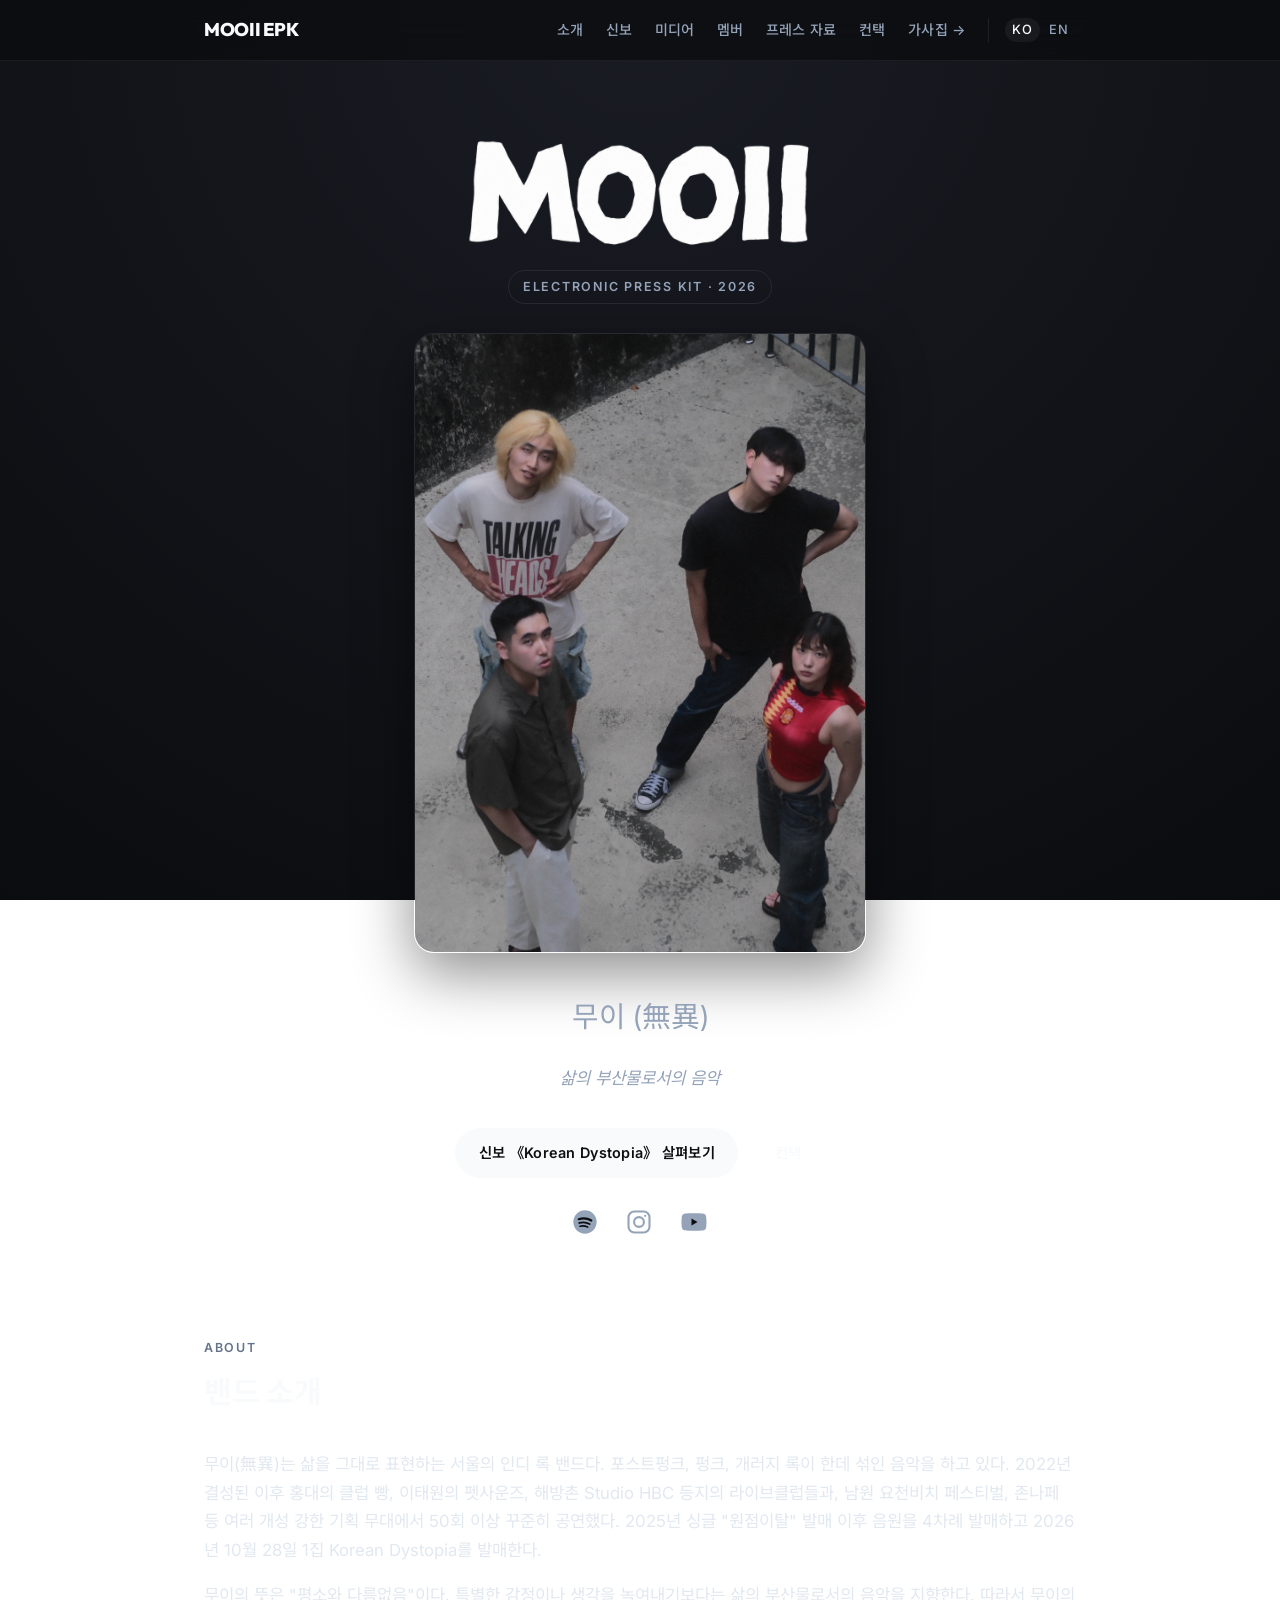
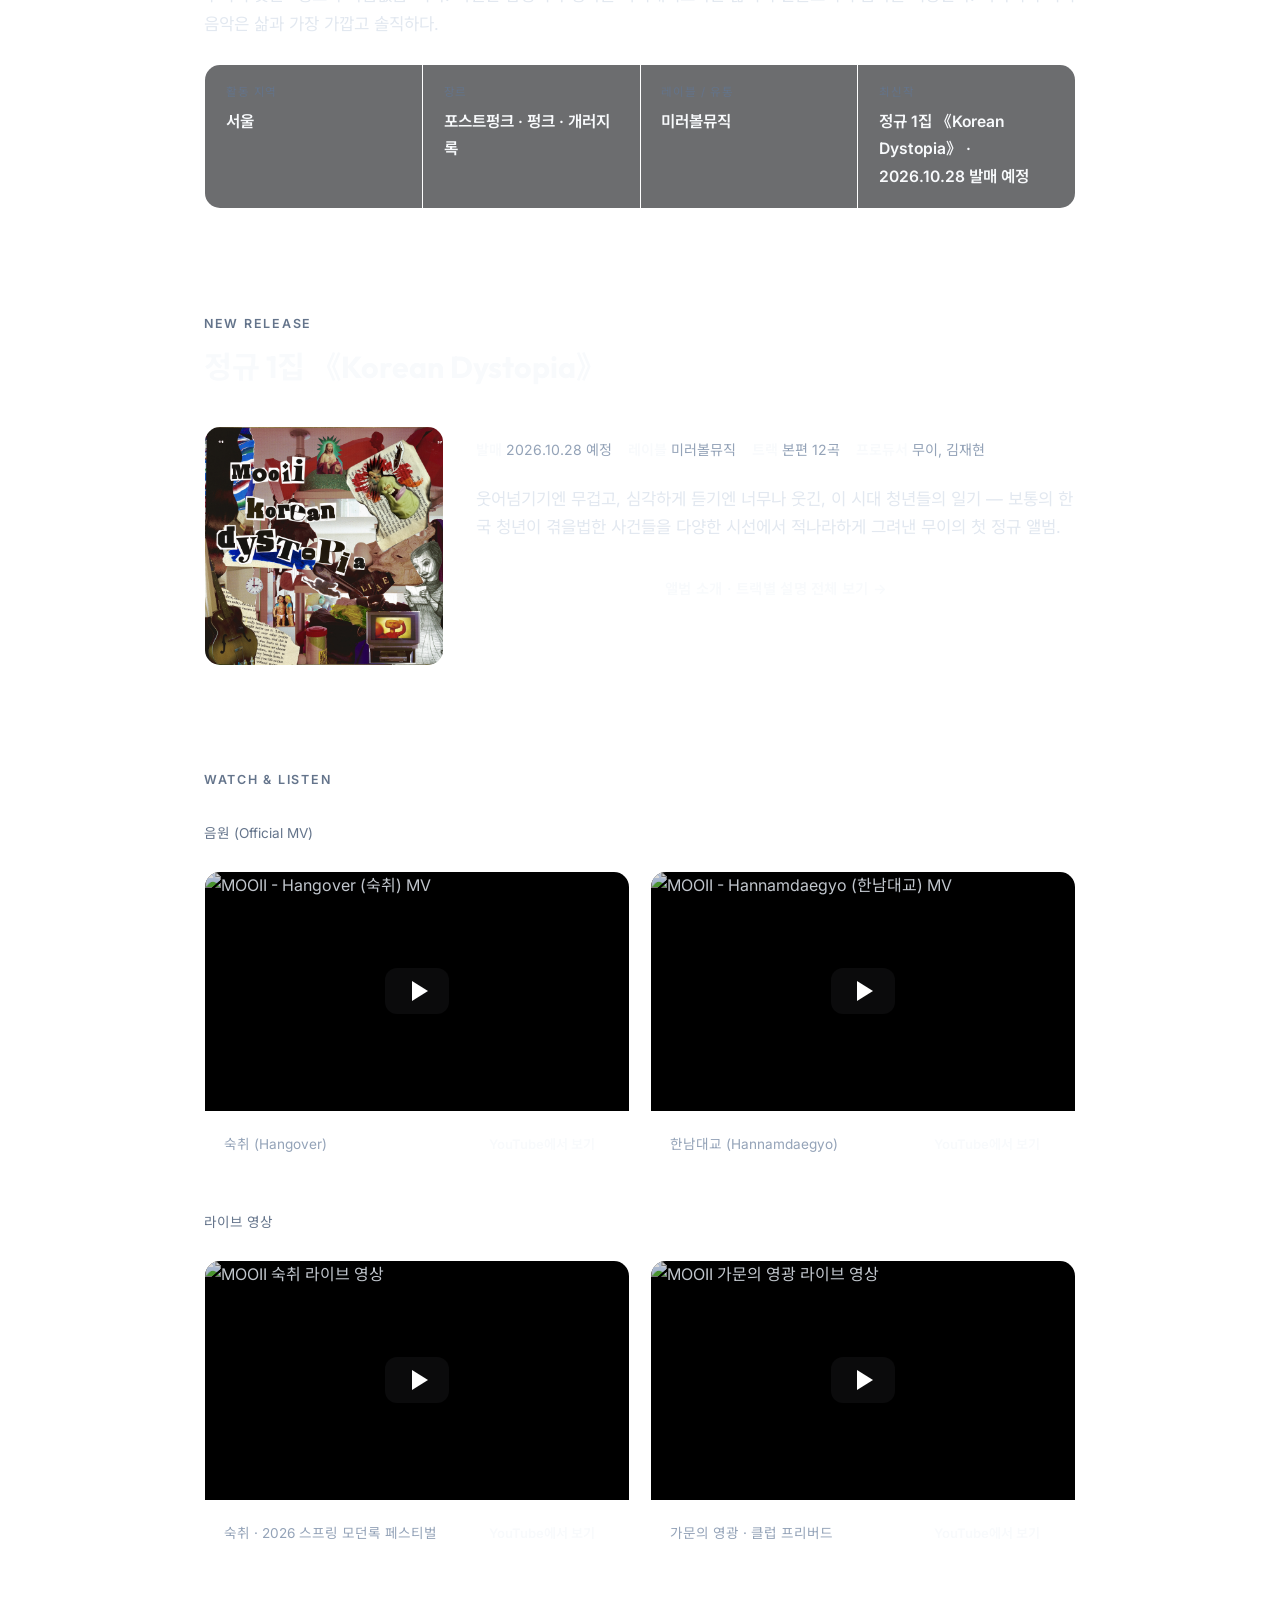
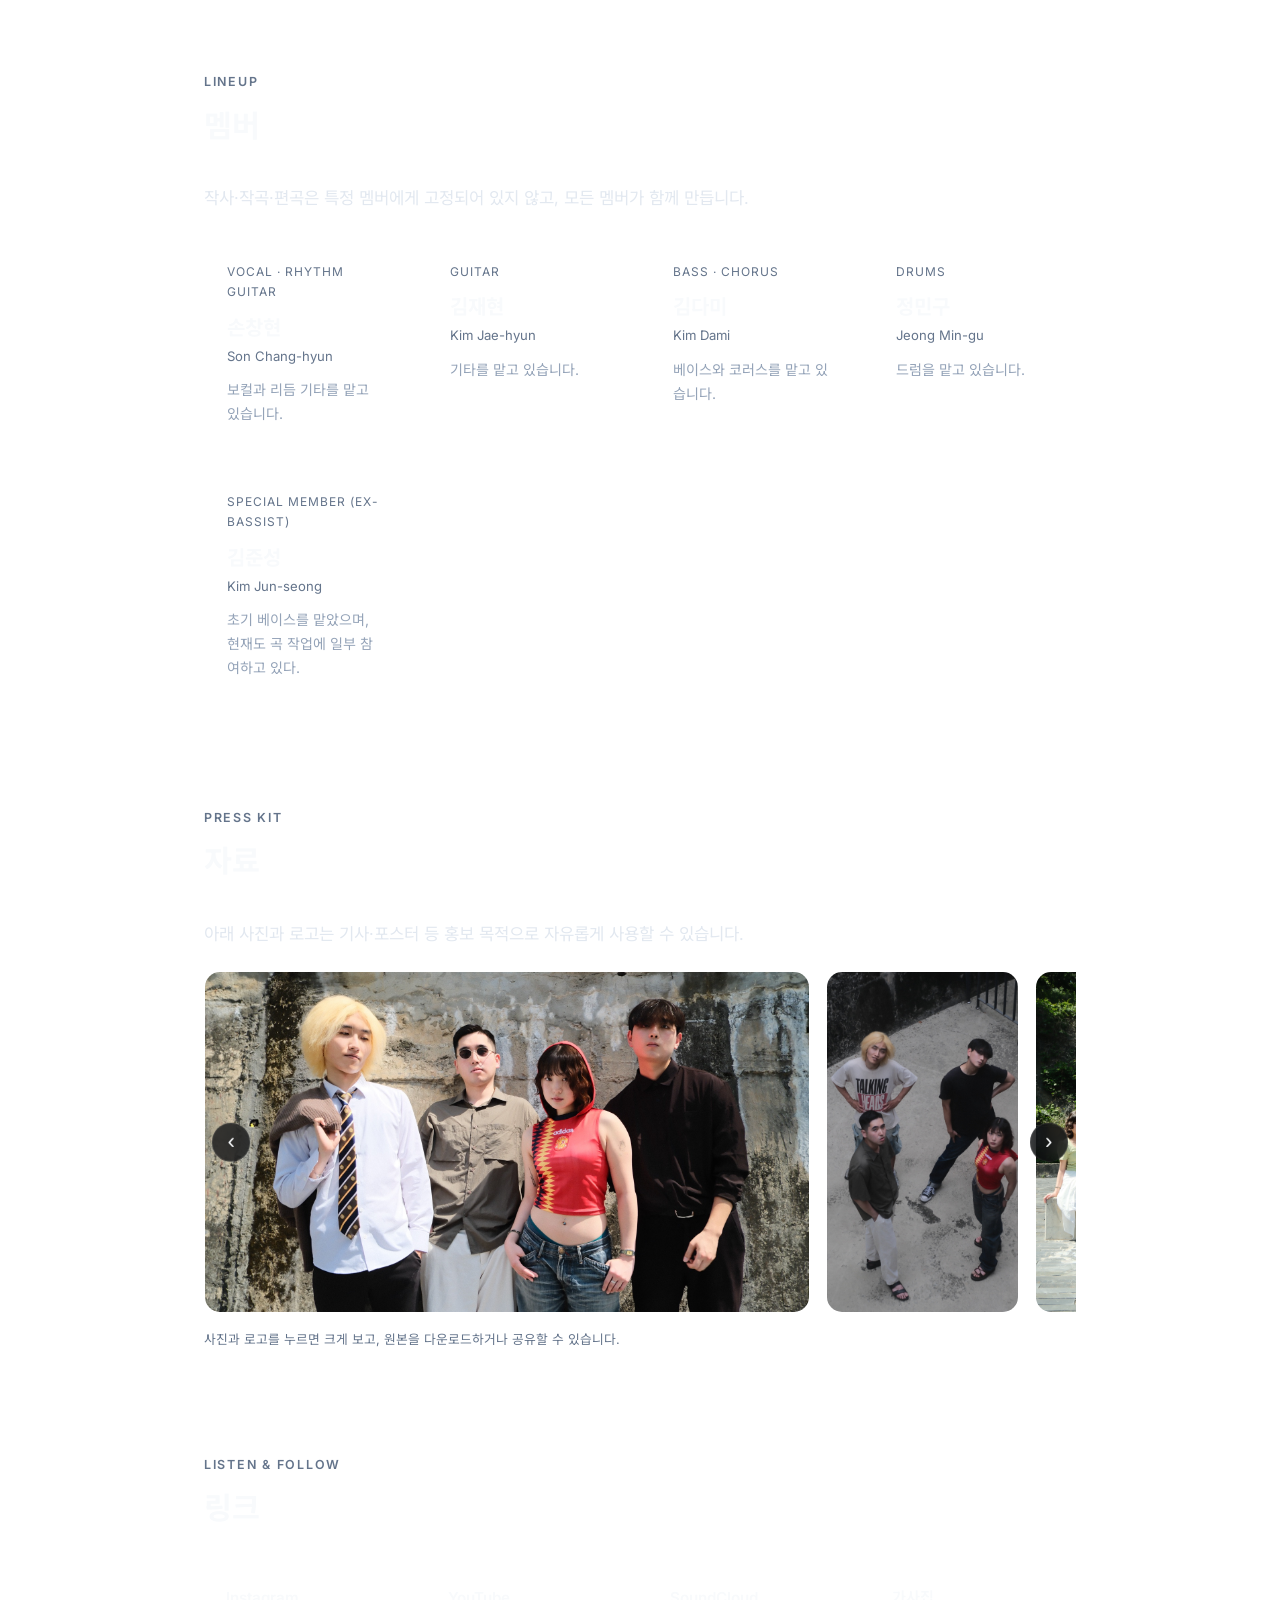
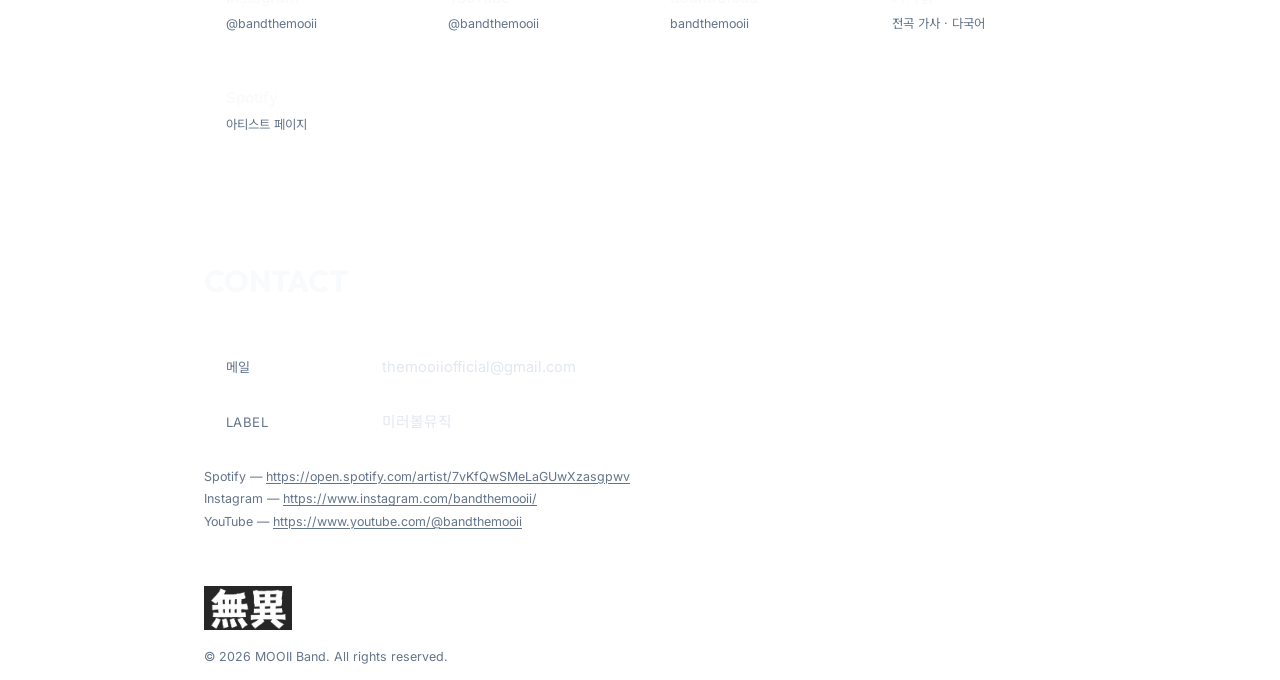
==== commit 774bd8c2: "표현 수정 및 앨범 커버 다운로드 가능" ====
--- a/index.html
+++ b/index.html
@@ -97,7 +97,7 @@
           <h2>밴드 소개</h2>
         </div>
         <p class="lead">
-          무이(無異)는 삶을 그대로 표현하는 서울의 인디 록 밴드다. 포스트펑크, 펑크, 개러지 록이 한데 섞인 음악을 하고 있다. 2022년 결성된 이후 홍대의 클럽 빵, 이태원의 펫사운즈, 해방촌 Studio HBC 등지에서 라이브 클럽 공연을 꾸준히 했고, 남원 요천비치 페스티벌, 존나페 등 개성 강한 무대에서 꾸준히 공연했다. 2025년 싱글 "원점이탈" 발매 이후 음원을 4차례 발매하고 2026년 10월 28일 1집 Korean Dystopia를 발매한다.
+          무이(無異)는 삶을 그대로 표현하는 서울의 인디 록 밴드다. 포스트펑크, 펑크, 개러지 록이 한데 섞인 음악을 하고 있다. 2022년 결성된 이후 홍대의 클럽 빵, 이태원의 펫사운즈, 해방촌 Studio HBC 등지의 라이브클럽들과, 남원 요천비치 페스티벌, 존나페 등 여러 개성 강한 기획 무대에서 50회 이상 꾸준히 공연했다. 2025년 싱글 "원점이탈" 발매 이후 음원을 4차례 발매하고 2026년 10월 28일 1집 Korean Dystopia를 발매한다.
         </p>
         <p class="lead">
           무이의 뜻은 "평소와 다름없음"이다. 특별한 감정이나 생각을 녹여내기보다는 삶의 부산물로서의 음악을 지향한다. 따라서 무이의 음악은 삶과 가장 가깝고 솔직하다.
@@ -277,6 +277,9 @@
             <button class="pc-item" type="button" data-index="6" aria-label="로고 (한자) 크게 보기">
               <img src="static/logo_chn.png" alt="무이 無異 로고 (한자)" loading="lazy" />
             </button>
+            <button class="pc-item" type="button" data-index="7" aria-label="앨범 커버 크게 보기">
+              <img src="static/korean_dystopia_album_cover.jpeg" alt="Korean Dystopia 앨범 커버" loading="lazy" />
+            </button>
           </div>
           <button class="pc-nav pc-next" type="button" aria-label="다음 사진">›</button>
         </div>
@@ -381,6 +384,7 @@
           { web: "static/mooii_profile5_web.jpg", full: "static/mooii_profile5.JPG", size: "9.6MB" },
           { web: "static/logo_en.png", full: "static/logo_en.png", size: "0.5MB", title: "로고 (영문)", name: "MOOII_logo_en.png" },
           { web: "static/logo_chn.png", full: "static/logo_chn.png", size: "0.5MB", title: "로고 (한자)", name: "MOOII_logo_chn.png" },
+          { web: "static/korean_dystopia_album_cover.jpeg", full: "static/korean_dystopia_album_cover.jpeg", size: "4.4MB", title: "앨범 커버", name: "MOOII_Korean_Dystopia_cover.jpg" },
         ];
         var $ = function (id) { return document.getElementById(id); };
         var box = $("lightbox"), img = $("lbImg"), cur = 0, lastFocus = null, toastTimer;
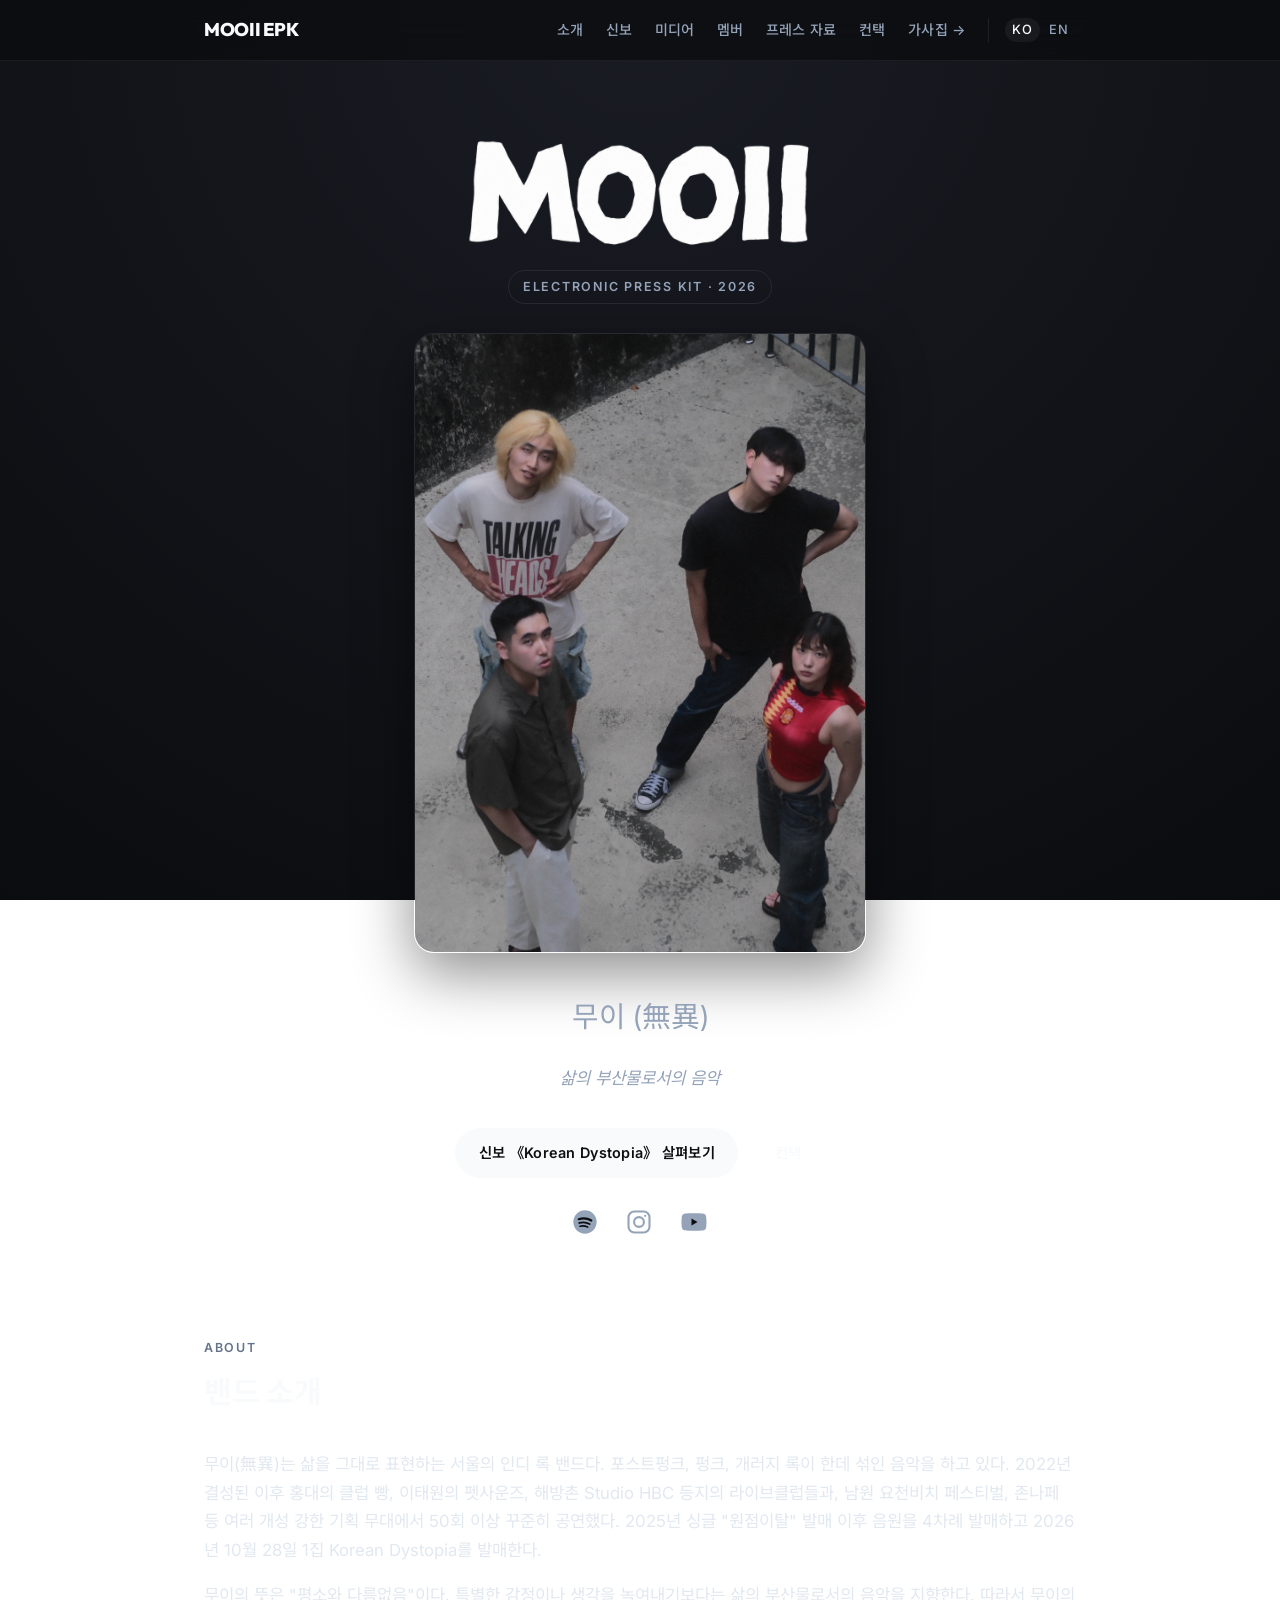
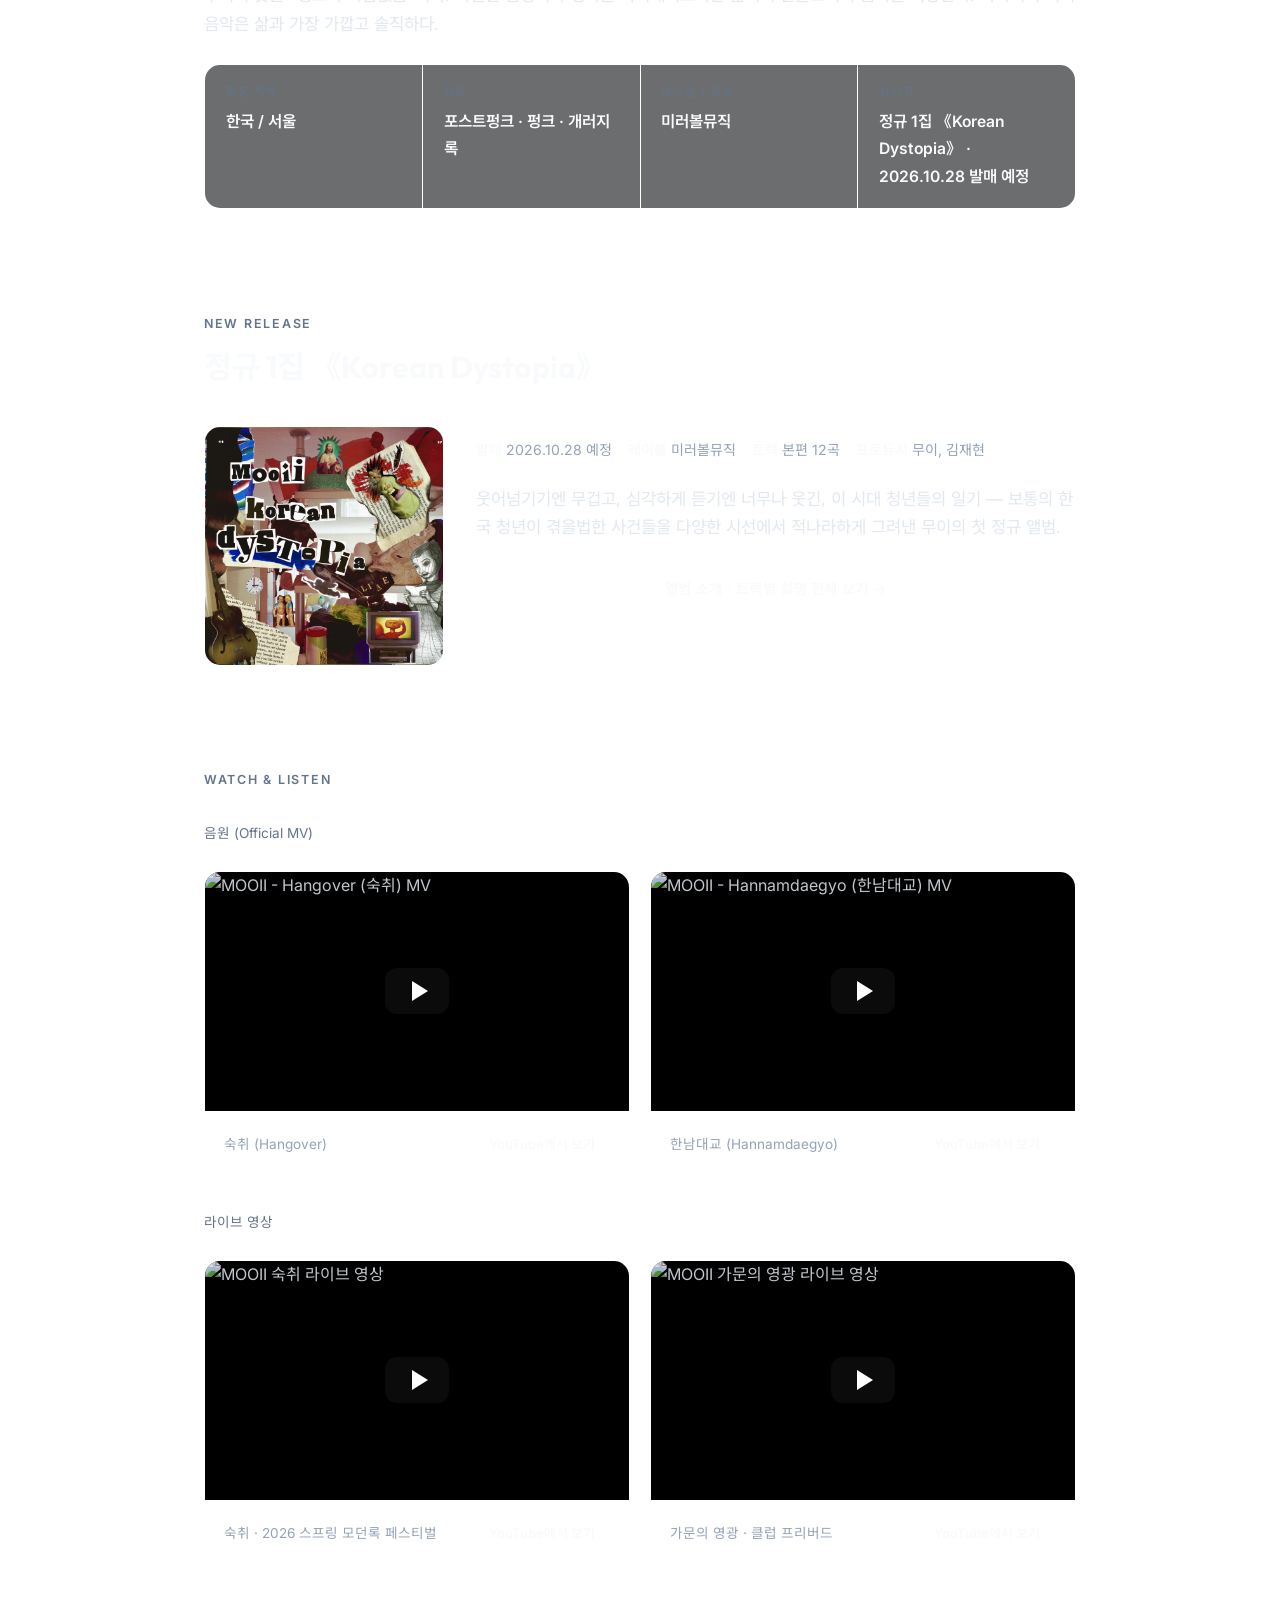
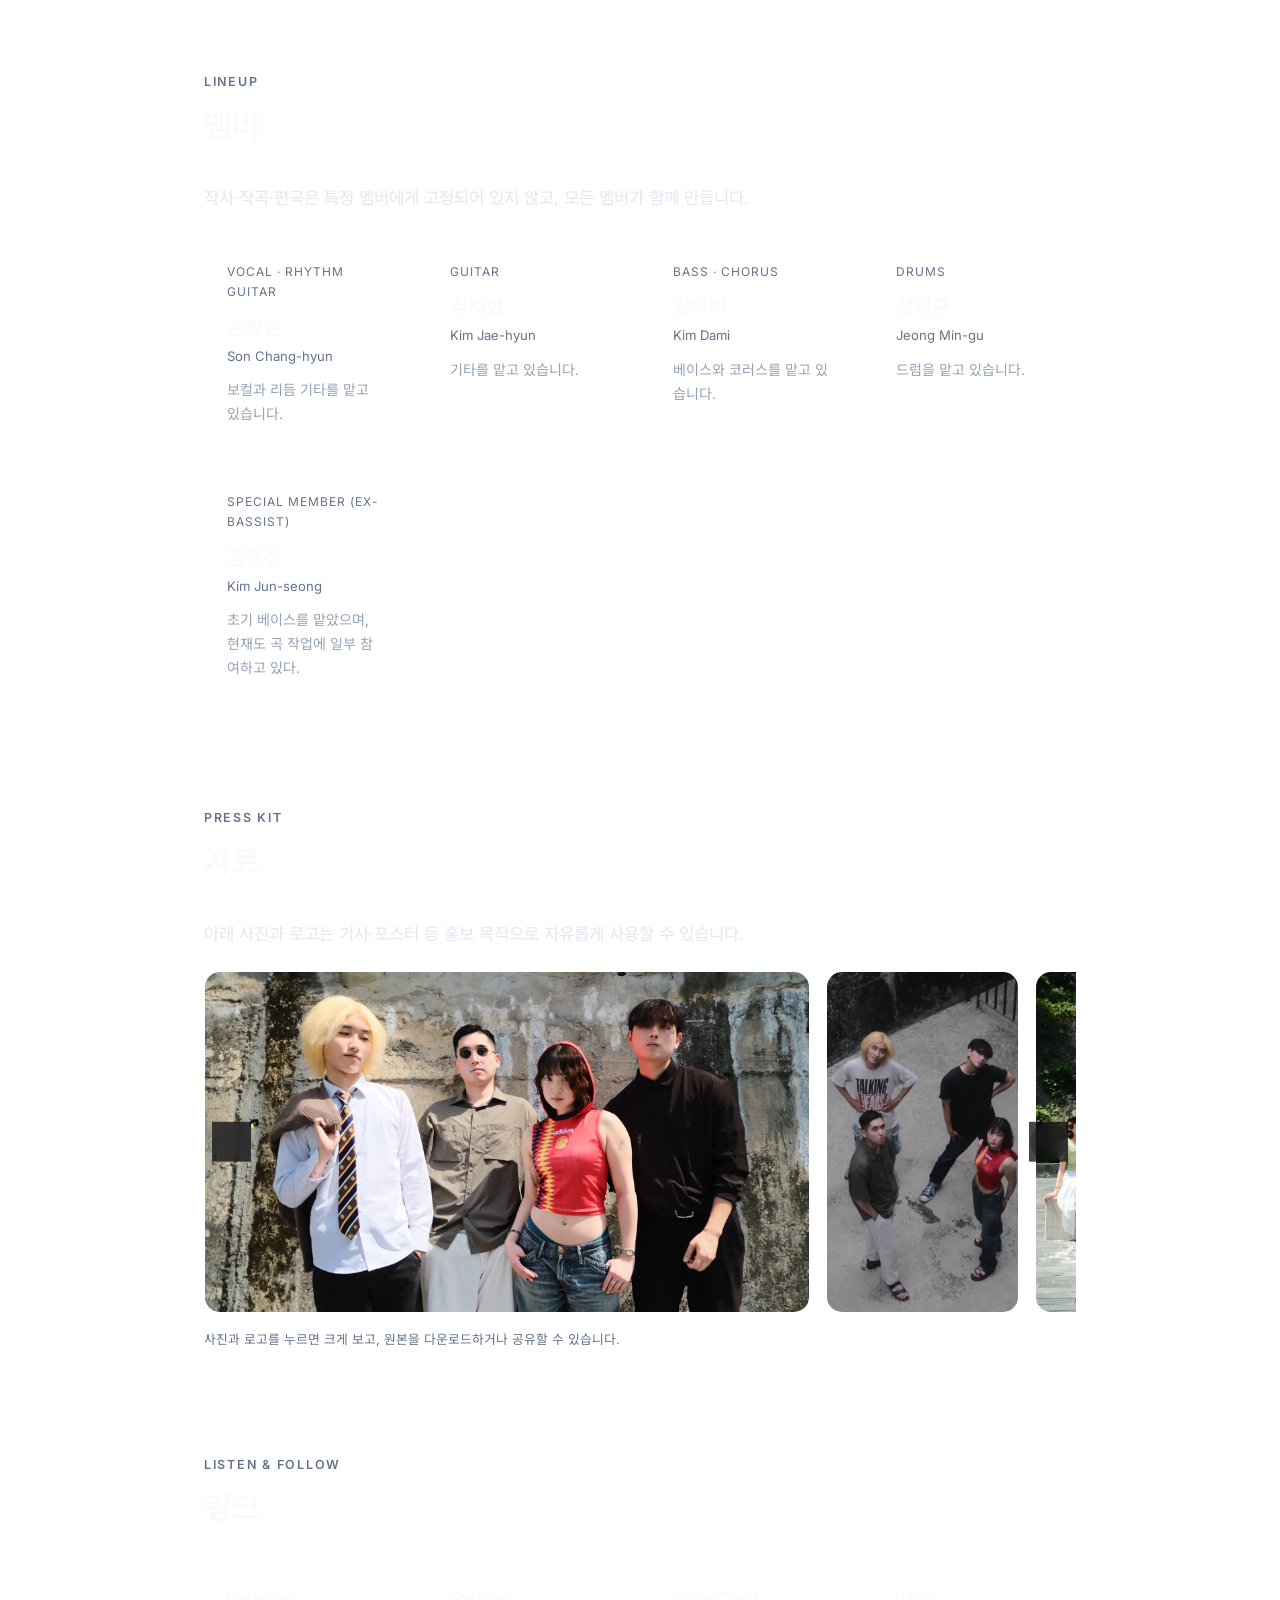
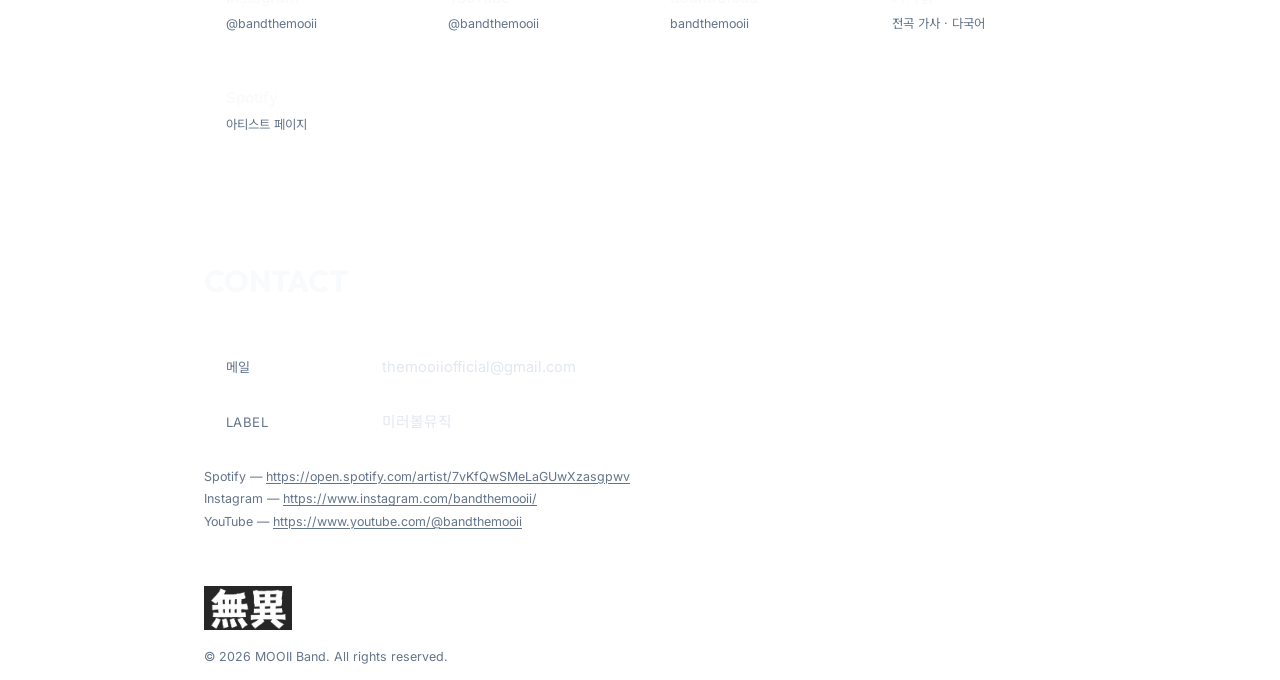
==== commit 79e4da4e: "모바일뷰 개선" ====
--- a/index.html
+++ b/index.html
@@ -106,7 +106,7 @@
         <div class="fact-grid">
           <div class="fact-item">
             <span class="k">활동 지역</span>
-            <span class="v">서울</span>
+            <span class="v">한국 / 서울</span>
           </div>
           <div class="fact-item">
             <span class="k">장르</span>
--- a/style.css
+++ b/style.css
@@ -871,6 +871,33 @@
   background: var(--glass-hover);
 }
 
+/* ---------- Mobile nav: single scrollable row ---------- */
+@media (max-width: 680px) {
+  .epk-nav-inner {
+    padding: 0.55rem 1rem;
+    flex-direction: column;
+    align-items: stretch;
+    gap: 0.3rem;
+  }
+  .epk-nav-links {
+    flex-wrap: nowrap;
+    gap: 1rem;
+    align-items: center;
+    overflow-x: auto;
+    scrollbar-width: none;
+    -webkit-overflow-scrolling: touch;
+  }
+  .epk-nav-links::-webkit-scrollbar { display: none; }
+  .epk-nav-links a { white-space: nowrap; font-size: 0.84rem; }
+  .epk-nav-links .lang-toggle {
+    flex: none;
+    margin-left: auto;
+    position: sticky;
+    right: 0;
+    background: rgba(11, 12, 15, 0.9);
+  }
+}
+
 /* ---------- English page extras ---------- */
 .track-row .title-ko {
   margin-left: 0.5rem;
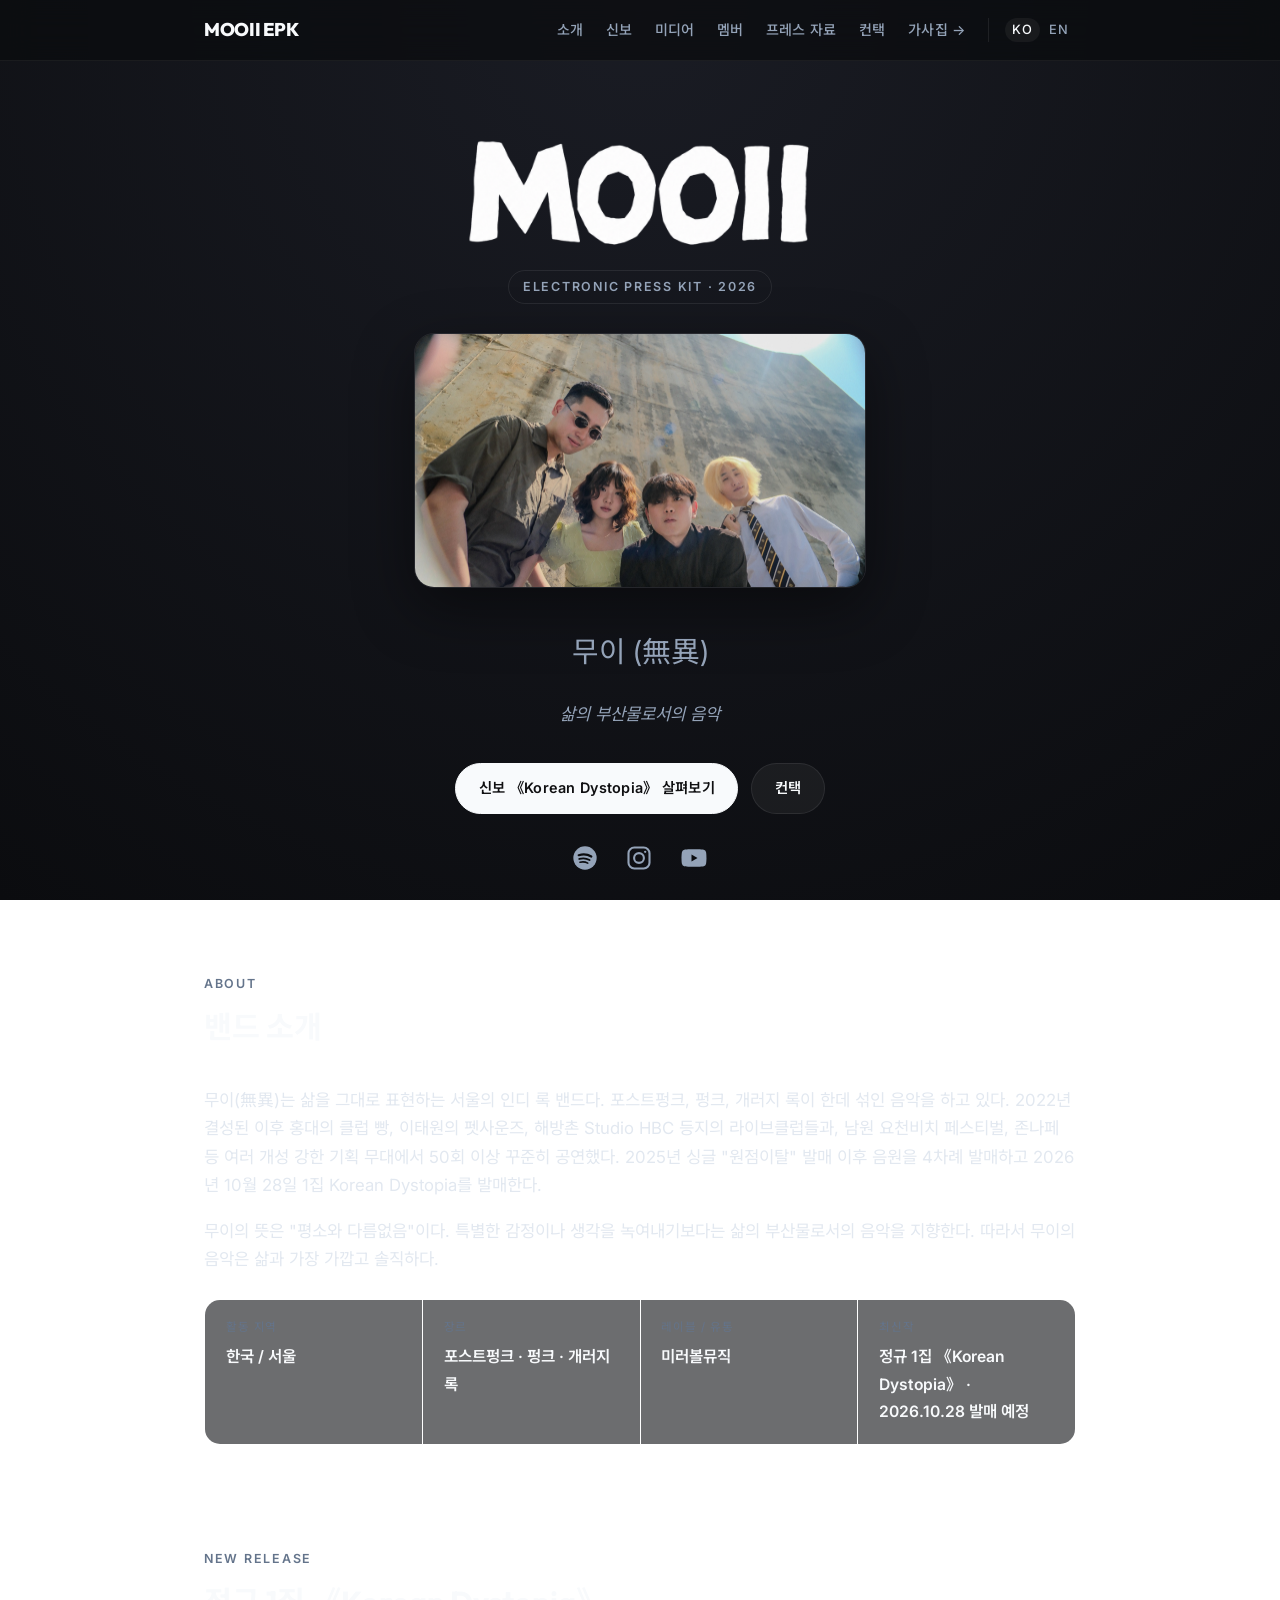
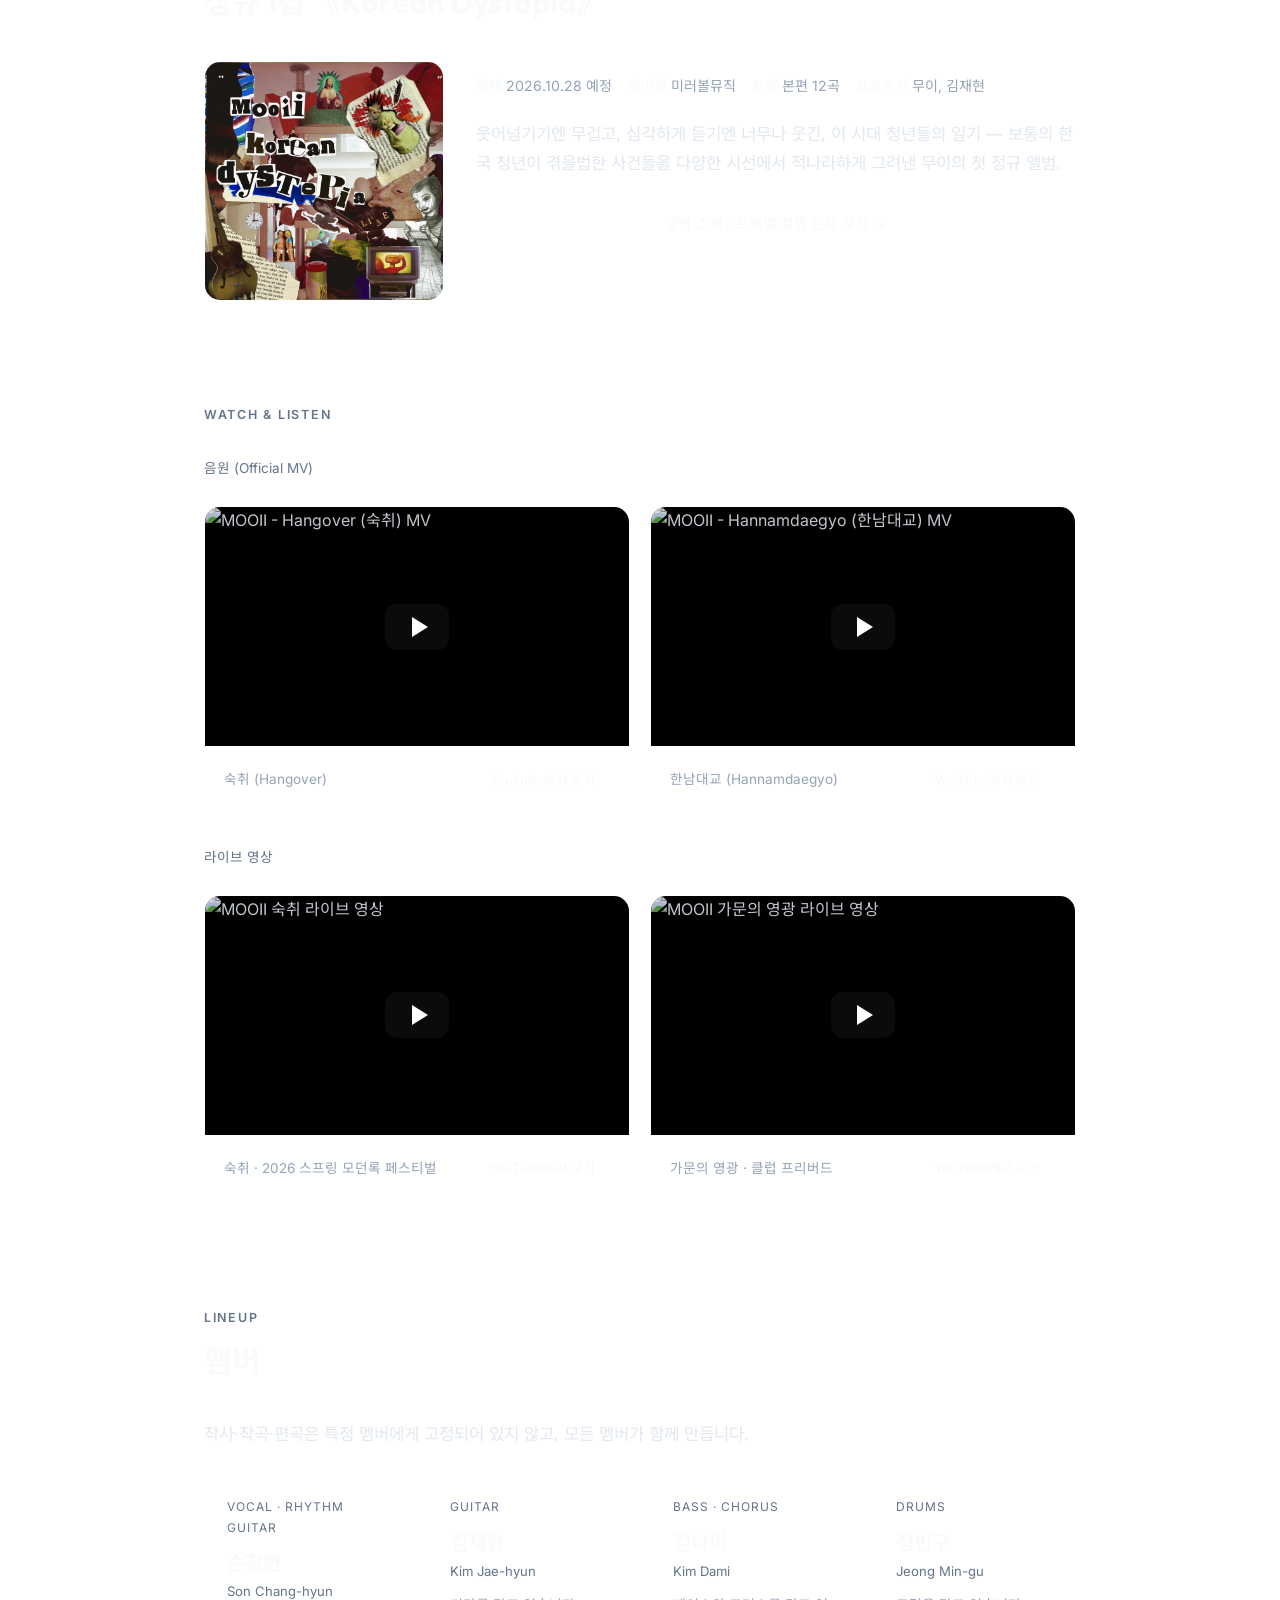
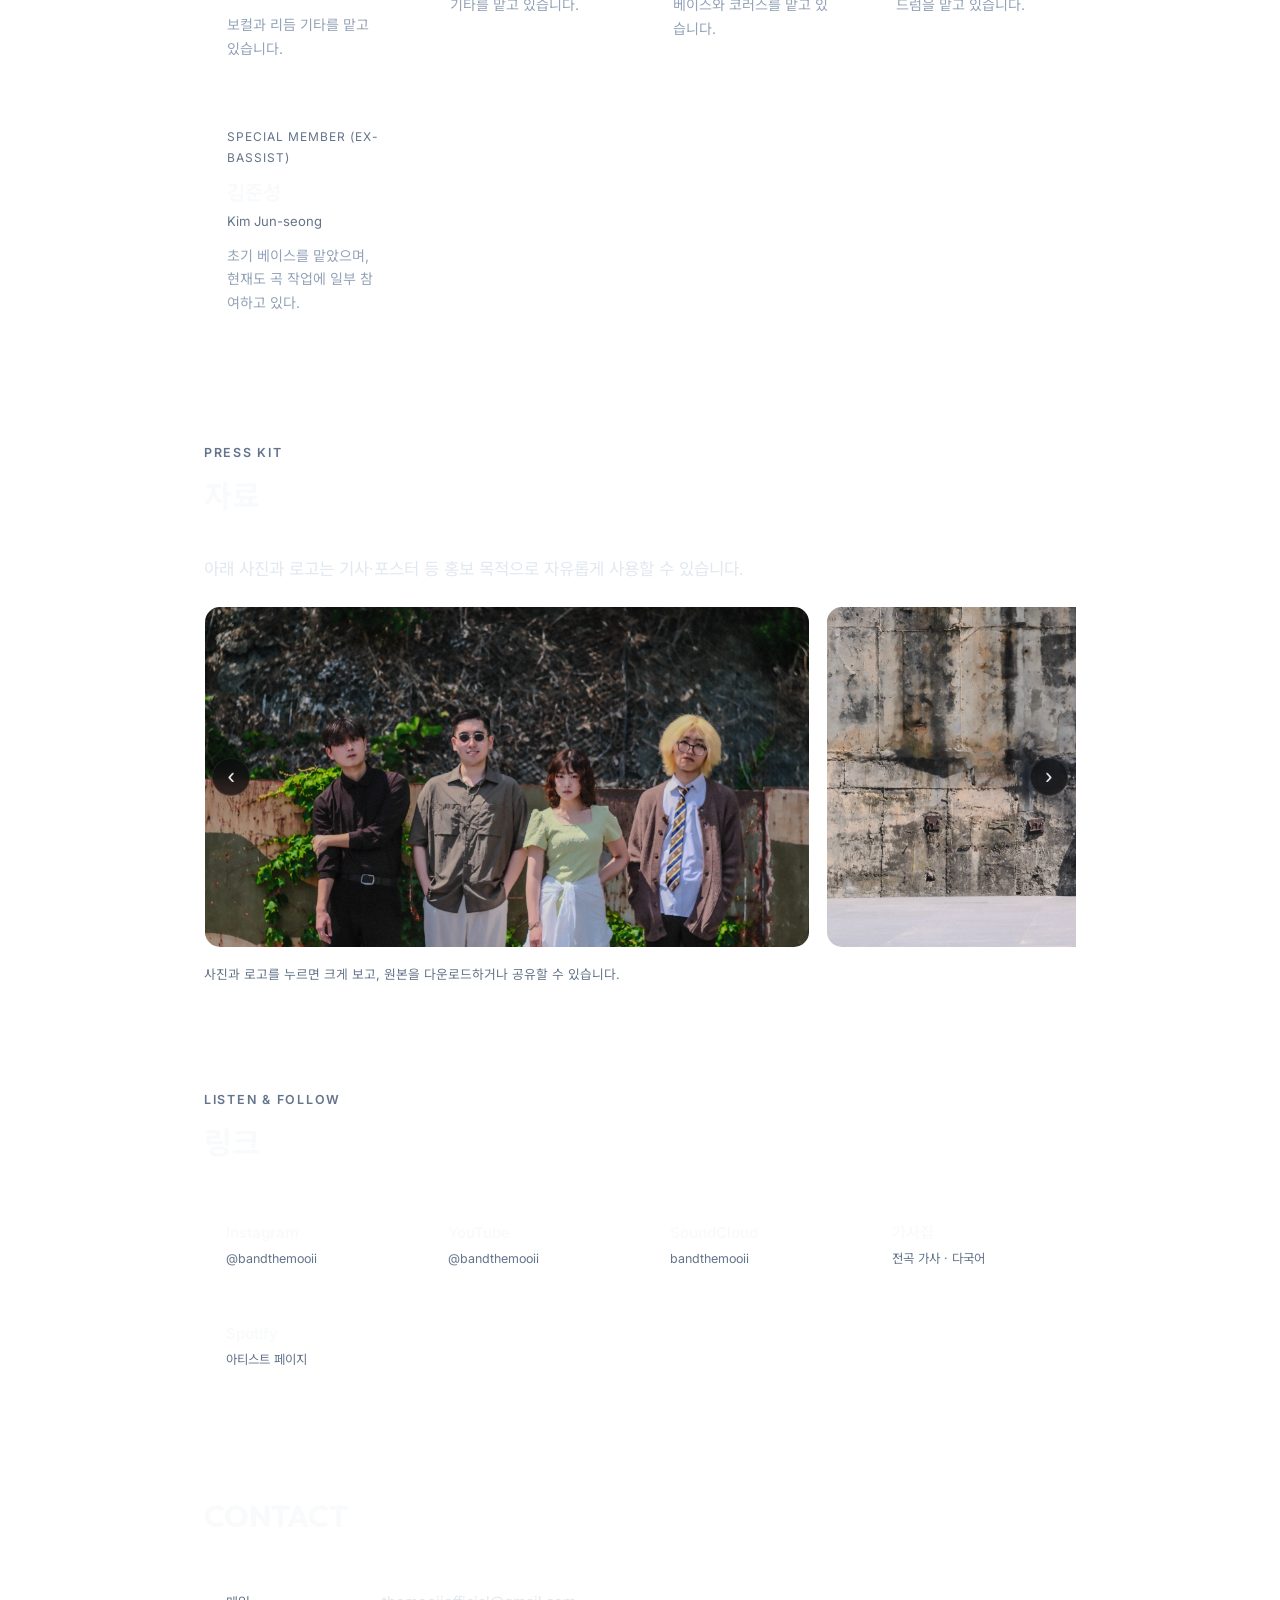
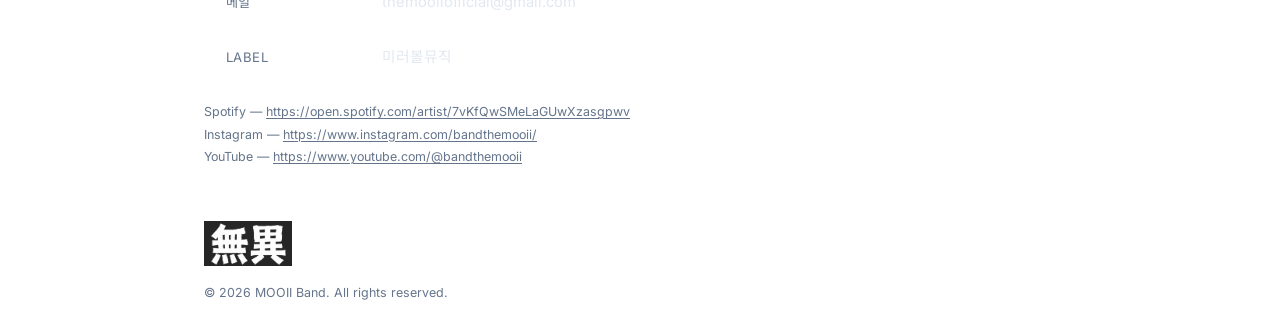
==== commit 38db90dd: "사진 변경" ====
--- a/index.html
+++ b/index.html
@@ -13,7 +13,7 @@
     <meta
       property="og:description"
       content="20대 대한민국을 살아가는 시선을 담은 밴드 무이(MOOII)의 공식 EPK." />
-    <meta property="og:image" content="https://bandmooii.github.io/mooii_epk/static/mooii_profile1_web.jpg" />
+    <meta property="og:image" content="https://bandmooii.github.io/mooii_epk/static/mooii_photo01_web.jpg" />
     <meta property="og:type" content="website" />
 
     <link rel="alternate" hreflang="en" href="index-en.html" />
@@ -54,7 +54,7 @@
       </div>
       <div class="hero-media">
         <img
-          src="static/mooii_profile2_web.jpg"
+          src="static/mooii_photo03_web.jpg"
           alt="무이(MOOII) 밴드 프로필 사진" />
       </div>
       <div class="hero-body wrap">
@@ -257,27 +257,39 @@
           <button class="pc-nav pc-prev" type="button" aria-label="이전 사진">‹</button>
           <div class="pc-track">
             <button class="pc-item" type="button" data-index="0" aria-label="프로필 사진 1 크게 보기">
-              <img src="static/mooii_profile1_web.jpg" alt="무이 프로필 사진 1" loading="lazy" />
+              <img src="static/mooii_photo01_web.jpg" alt="무이 프로필 사진 1" loading="lazy" />
             </button>
             <button class="pc-item" type="button" data-index="1" aria-label="프로필 사진 2 크게 보기">
-              <img src="static/mooii_profile2_web.jpg" alt="무이 프로필 사진 2" loading="lazy" />
+              <img src="static/mooii_photo02_web.jpg" alt="무이 프로필 사진 2" loading="lazy" />
             </button>
             <button class="pc-item" type="button" data-index="2" aria-label="프로필 사진 3 크게 보기">
-              <img src="static/mooii_profile3_web.jpg" alt="무이 프로필 사진 3" loading="lazy" />
+              <img src="static/mooii_photo03_web.jpg" alt="무이 프로필 사진 3" loading="lazy" />
             </button>
             <button class="pc-item" type="button" data-index="3" aria-label="프로필 사진 4 크게 보기">
-              <img src="static/mooii_profile4_web.jpg" alt="무이 프로필 사진 4" loading="lazy" />
+              <img src="static/mooii_photo04_web.jpg" alt="무이 프로필 사진 4" loading="lazy" />
             </button>
             <button class="pc-item" type="button" data-index="4" aria-label="프로필 사진 5 크게 보기">
-              <img src="static/mooii_profile5_web.jpg" alt="무이 프로필 사진 5" loading="lazy" />
-            </button>
-            <button class="pc-item" type="button" data-index="5" aria-label="로고 (영문) 크게 보기">
+              <img src="static/mooii_photo05_web.jpg" alt="무이 프로필 사진 5" loading="lazy" />
+            </button>
+            <button class="pc-item" type="button" data-index="5" aria-label="프로필 사진 6 크게 보기">
+              <img src="static/mooii_photo06_web.jpg" alt="무이 프로필 사진 6" loading="lazy" />
+            </button>
+            <button class="pc-item" type="button" data-index="6" aria-label="프로필 사진 7 크게 보기">
+              <img src="static/mooii_photo07_web.jpg" alt="무이 프로필 사진 7" loading="lazy" />
+            </button>
+            <button class="pc-item" type="button" data-index="7" aria-label="프로필 사진 8 크게 보기">
+              <img src="static/mooii_photo08_web.jpg" alt="무이 프로필 사진 8" loading="lazy" />
+            </button>
+            <button class="pc-item" type="button" data-index="8" aria-label="프로필 사진 9 크게 보기">
+              <img src="static/mooii_photo09_web.jpg" alt="무이 프로필 사진 9" loading="lazy" />
+            </button>
+            <button class="pc-item" type="button" data-index="9" aria-label="로고 (영문) 크게 보기">
               <img src="static/logo_en.png" alt="MOOII 로고 (영문)" loading="lazy" />
             </button>
-            <button class="pc-item" type="button" data-index="6" aria-label="로고 (한자) 크게 보기">
+            <button class="pc-item" type="button" data-index="10" aria-label="로고 (한자) 크게 보기">
               <img src="static/logo_chn.png" alt="무이 無異 로고 (한자)" loading="lazy" />
             </button>
-            <button class="pc-item" type="button" data-index="7" aria-label="앨범 커버 크게 보기">
+            <button class="pc-item" type="button" data-index="11" aria-label="앨범 커버 크게 보기">
               <img src="static/korean_dystopia_album_cover.jpeg" alt="Korean Dystopia 앨범 커버" loading="lazy" />
             </button>
           </div>
@@ -377,11 +389,15 @@
     <script>
       (function () {
         var photos = [
-          { web: "static/mooii_profile1_web.jpg", full: "static/mooii_profile1.JPG", size: "9.4MB" },
-          { web: "static/mooii_profile2_web.jpg", full: "static/mooii_profile2.JPG", size: "9.7MB" },
-          { web: "static/mooii_profile3_web.jpg", full: "static/mooii_profile3.JPG", size: "9.9MB" },
-          { web: "static/mooii_profile4_web.jpg", full: "static/mooii_profile4.JPG", size: "8.8MB" },
-          { web: "static/mooii_profile5_web.jpg", full: "static/mooii_profile5.JPG", size: "9.6MB" },
+          { web: "static/mooii_photo01_web.jpg", full: "static/mooii_photo01.jpg", size: "3.9MB" },
+          { web: "static/mooii_photo02_web.jpg", full: "static/mooii_photo02.jpg", size: "4.1MB" },
+          { web: "static/mooii_photo03_web.jpg", full: "static/mooii_photo03.jpg", size: "3.4MB" },
+          { web: "static/mooii_photo04_web.jpg", full: "static/mooii_photo04.jpg", size: "4.5MB" },
+          { web: "static/mooii_photo05_web.jpg", full: "static/mooii_photo05.jpg", size: "4.0MB" },
+          { web: "static/mooii_photo06_web.jpg", full: "static/mooii_photo06.jpg", size: "4.4MB" },
+          { web: "static/mooii_photo07_web.jpg", full: "static/mooii_photo07.jpg", size: "3.9MB" },
+          { web: "static/mooii_photo08_web.jpg", full: "static/mooii_photo08.jpg", size: "3.5MB" },
+          { web: "static/mooii_photo09_web.jpg", full: "static/mooii_photo09.jpg", size: "4.4MB" },
           { web: "static/logo_en.png", full: "static/logo_en.png", size: "0.5MB", title: "로고 (영문)", name: "MOOII_logo_en.png" },
           { web: "static/logo_chn.png", full: "static/logo_chn.png", size: "0.5MB", title: "로고 (한자)", name: "MOOII_logo_chn.png" },
           { web: "static/korean_dystopia_album_cover.jpeg", full: "static/korean_dystopia_album_cover.jpeg", size: "4.4MB", title: "앨범 커버", name: "MOOII_Korean_Dystopia_cover.jpg" },
--- a/style.css
+++ b/style.css
@@ -330,6 +330,8 @@
 /* ---------- Album hero (stacked: large cover, then copy below) ---------- */
 .album-hero {
   display: flex;
+  flex-direction: column;
+  align-items: center;
   justify-content: center;
   margin-bottom: 2rem;
 }
@@ -358,6 +360,13 @@
   display: block;
   border: 1px solid var(--line);
   box-shadow: 0 24px 60px rgba(0, 0, 0, 0.35);
+}
+
+.album-credit {
+  margin: 0.6rem 0 0;
+  font-size: 0.72rem;
+  letter-spacing: 0.04em;
+  color: var(--ink-dim);
 }
 
 .album-meta {
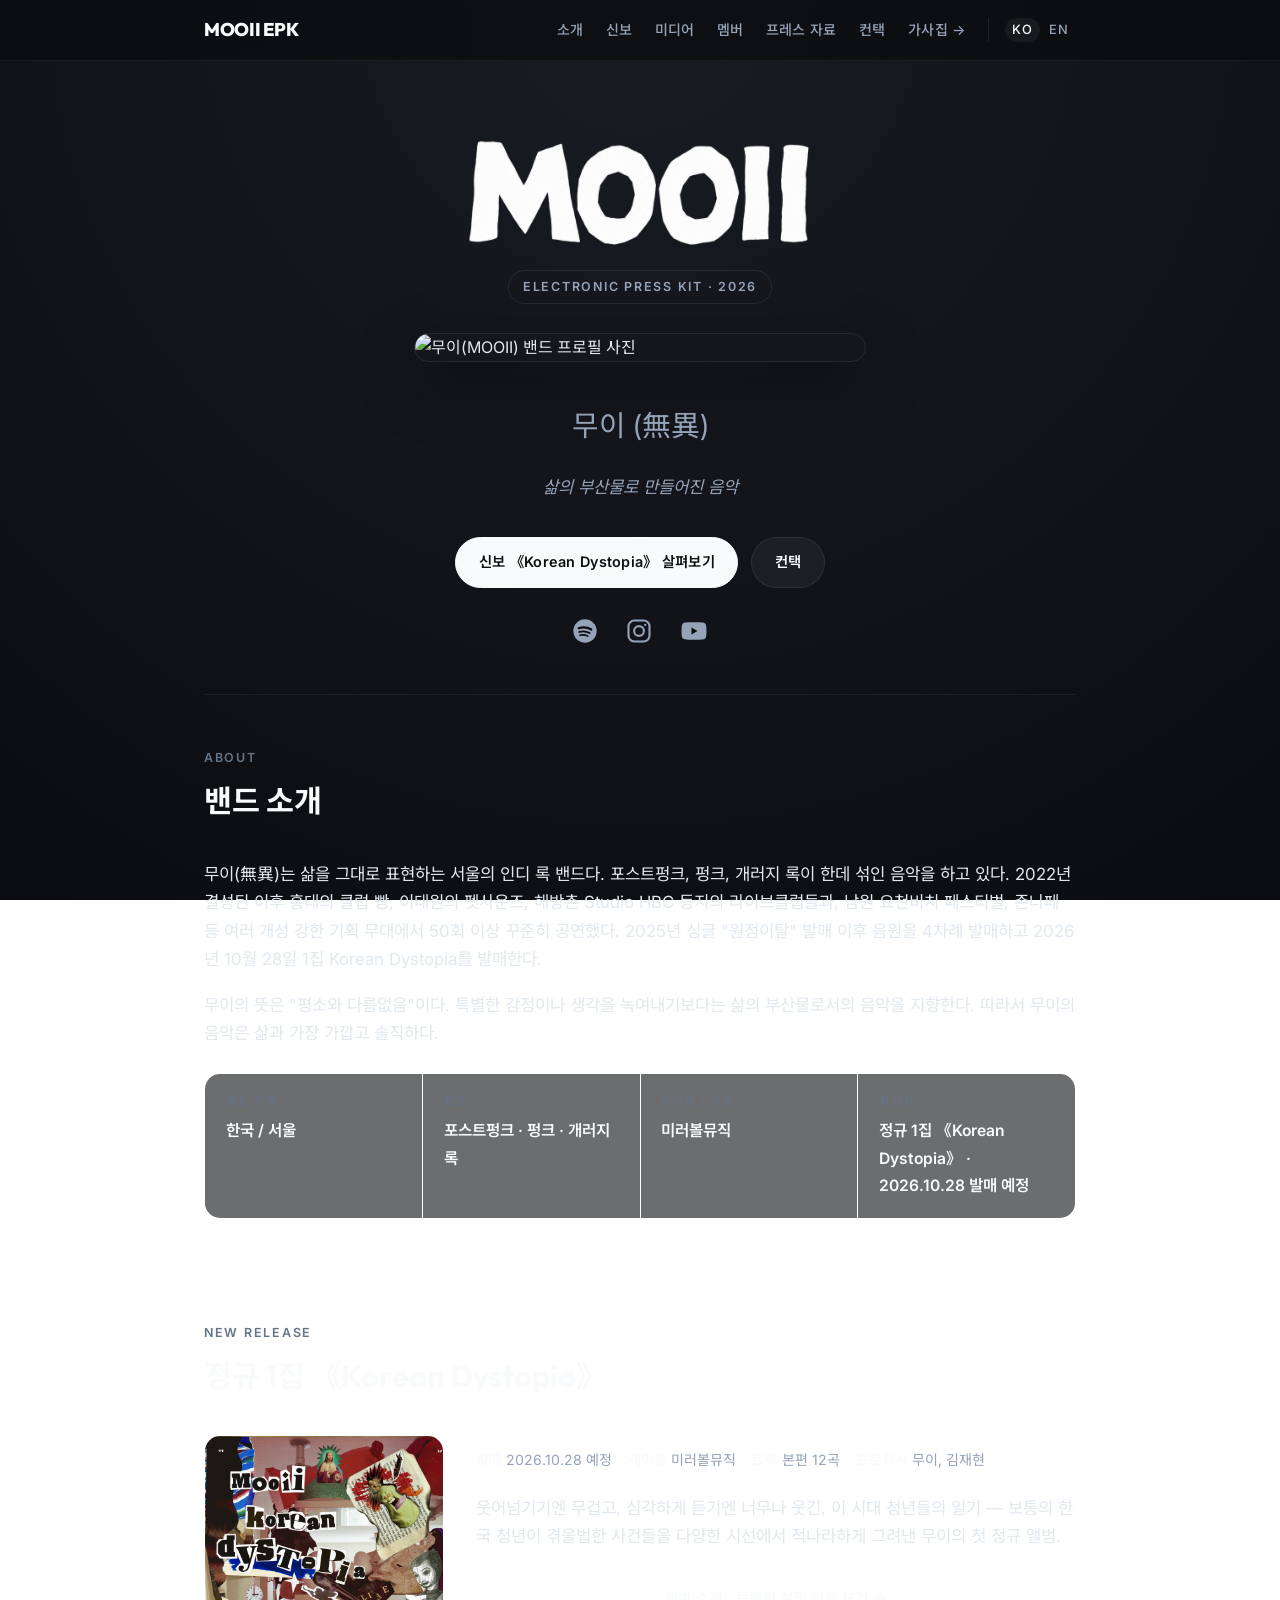
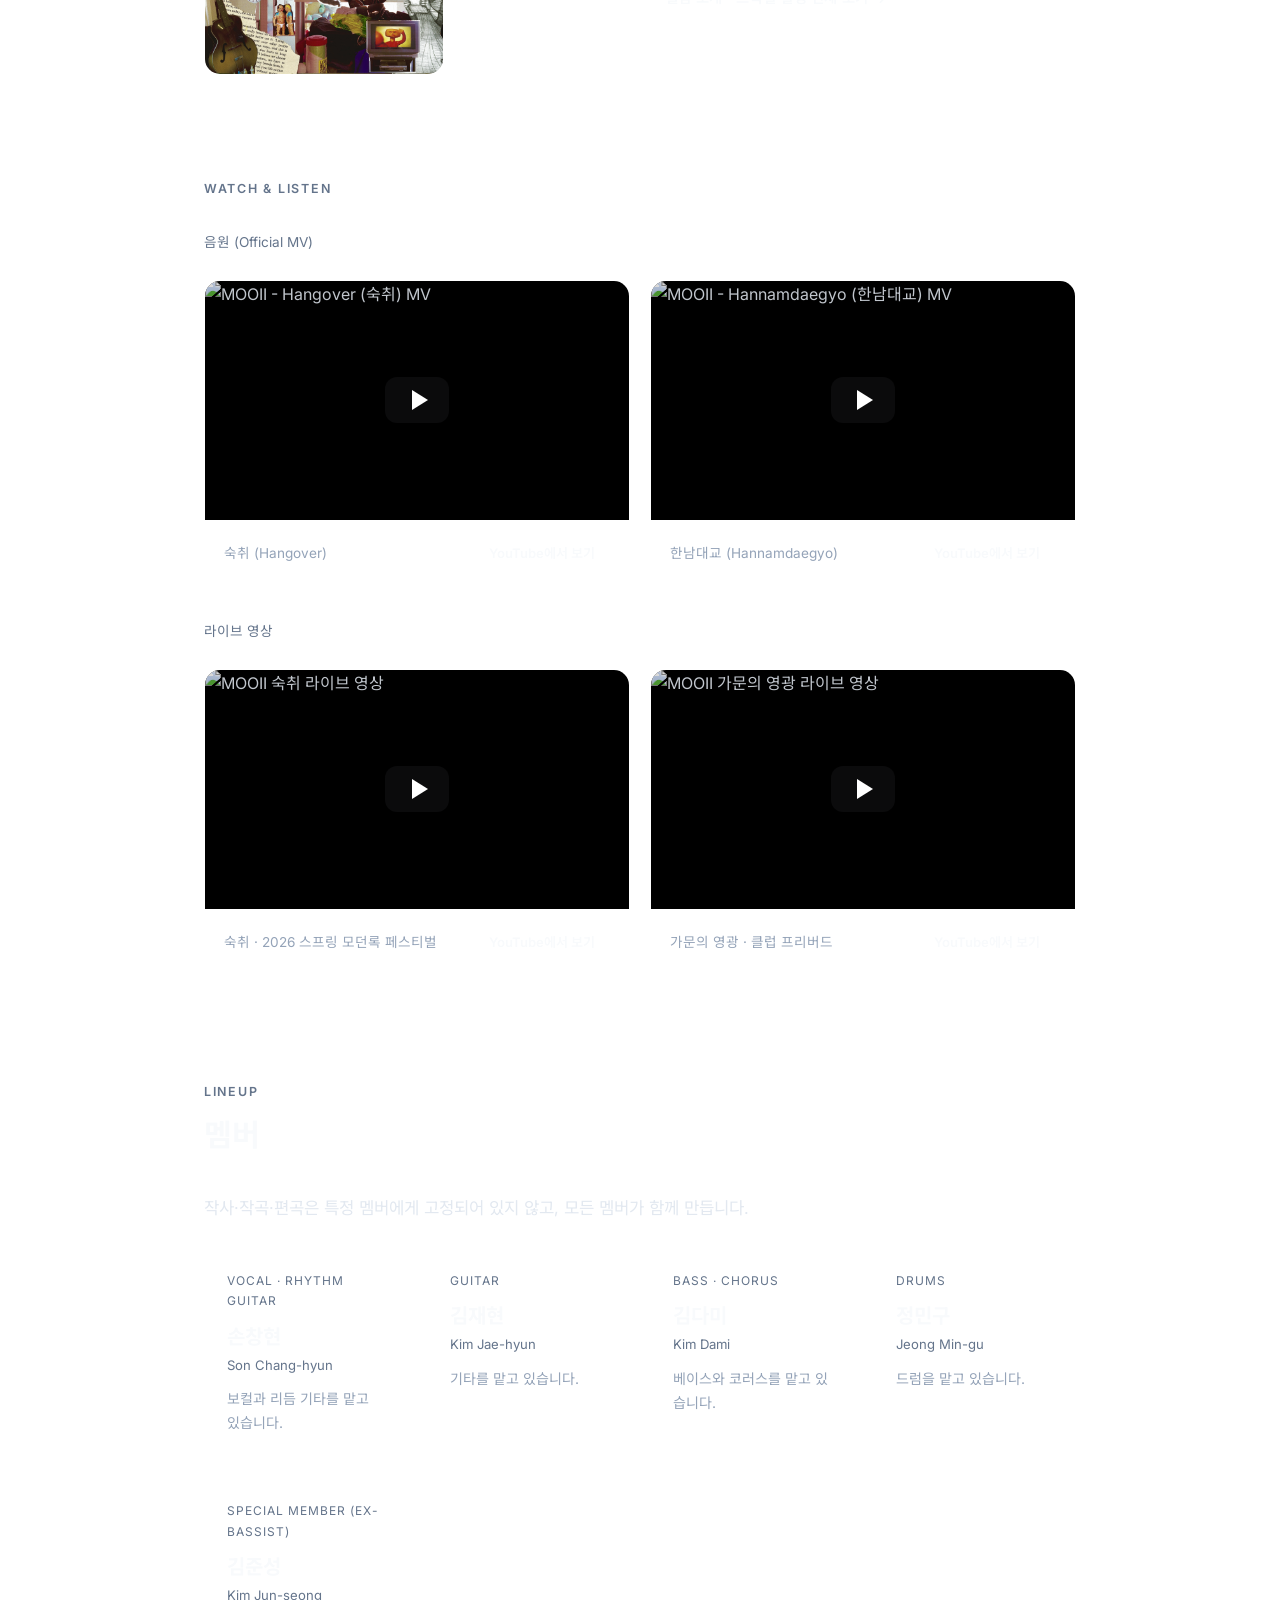
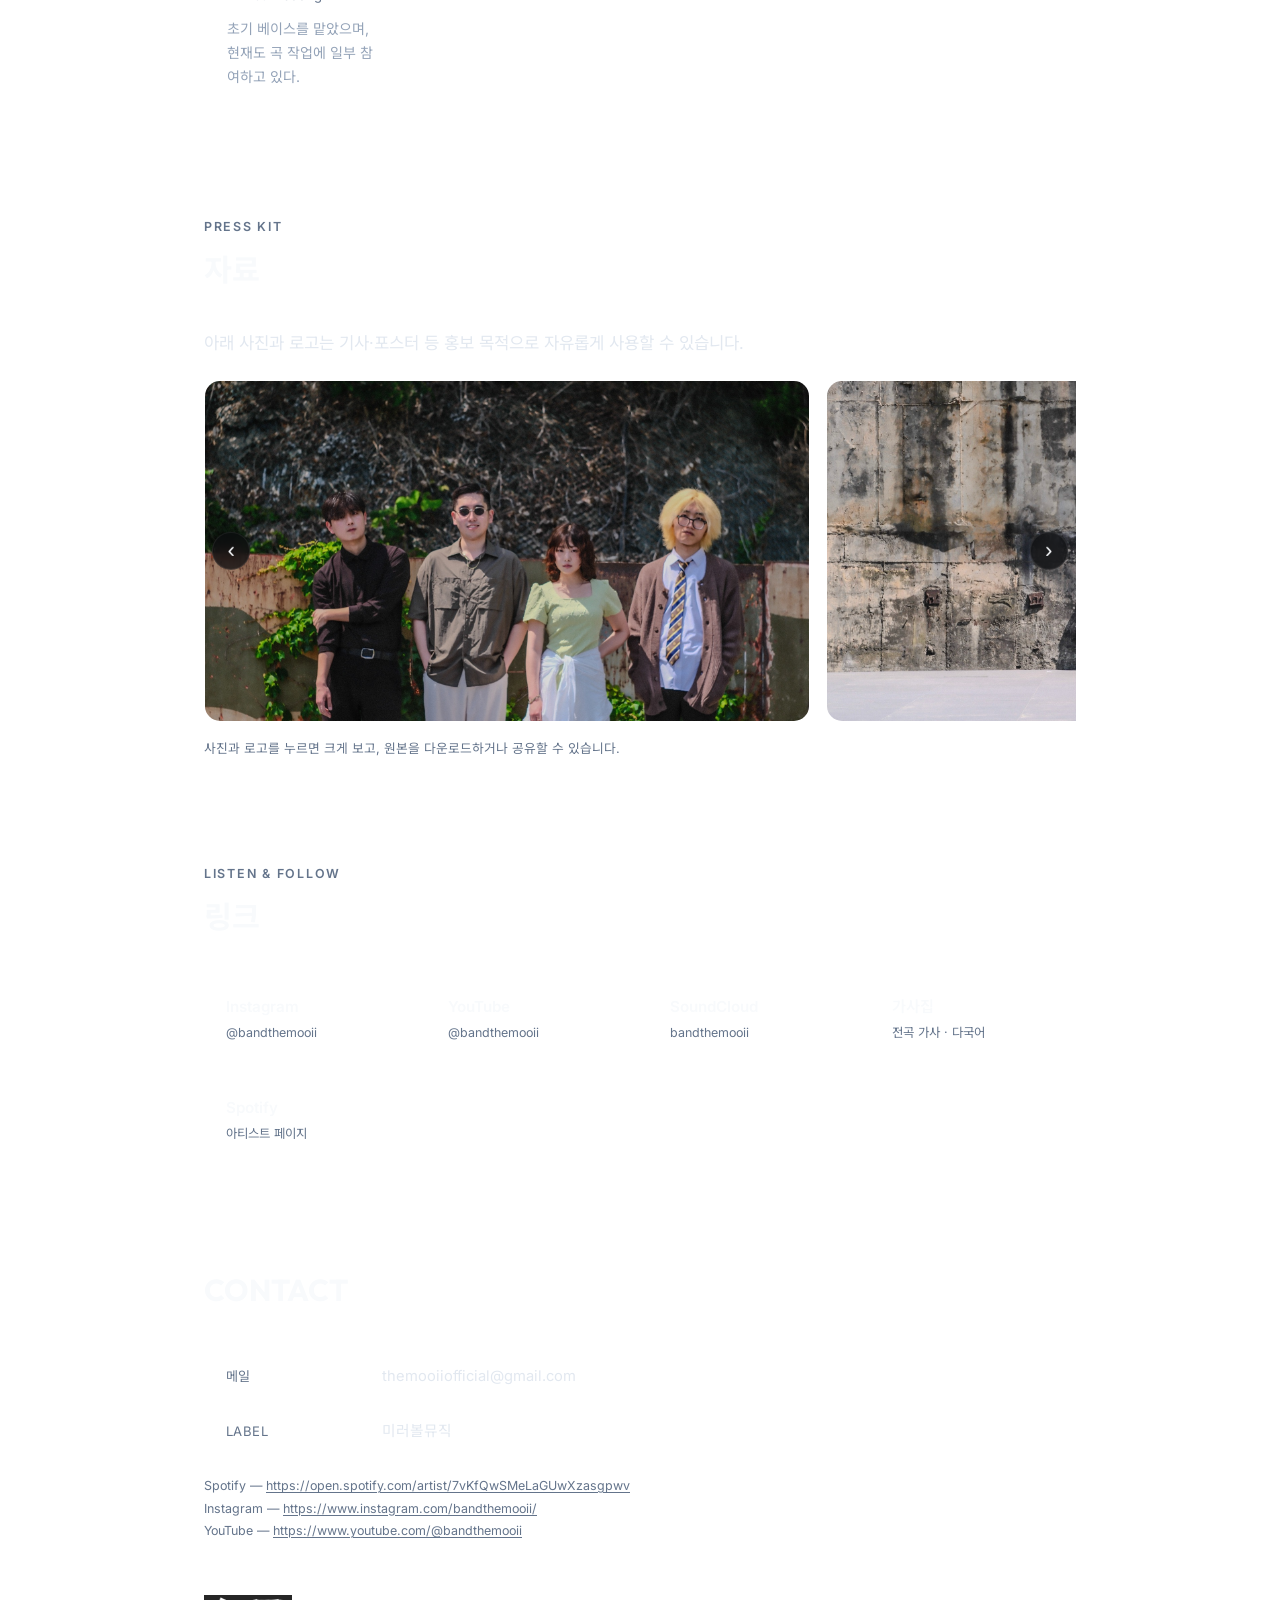
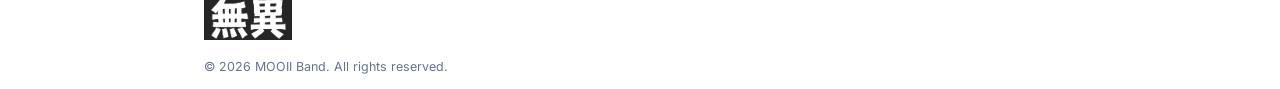
==== commit 2f969d32: "." ====
--- a/index.html
+++ b/index.html
@@ -54,12 +54,12 @@
       </div>
       <div class="hero-media">
         <img
-          src="static/mooii_photo03_web.jpg"
+          src="static/mooii_profile2_web.jpg"
           alt="무이(MOOII) 밴드 프로필 사진" />
       </div>
       <div class="hero-body wrap">
         <p class="han">무이 (無異)</p>
-        <p class="tagline">삶의 부산물로서의 음악</p>
+        <p class="tagline">삶의 부산물로 만들어진 음악</p>
         <div class="cta-row">
           <a class="btn btn-primary" href="korean-dystopia.html">신보 《Korean Dystopia》 살펴보기</a>
           <a class="btn btn-ghost" href="#contact">컨택</a>
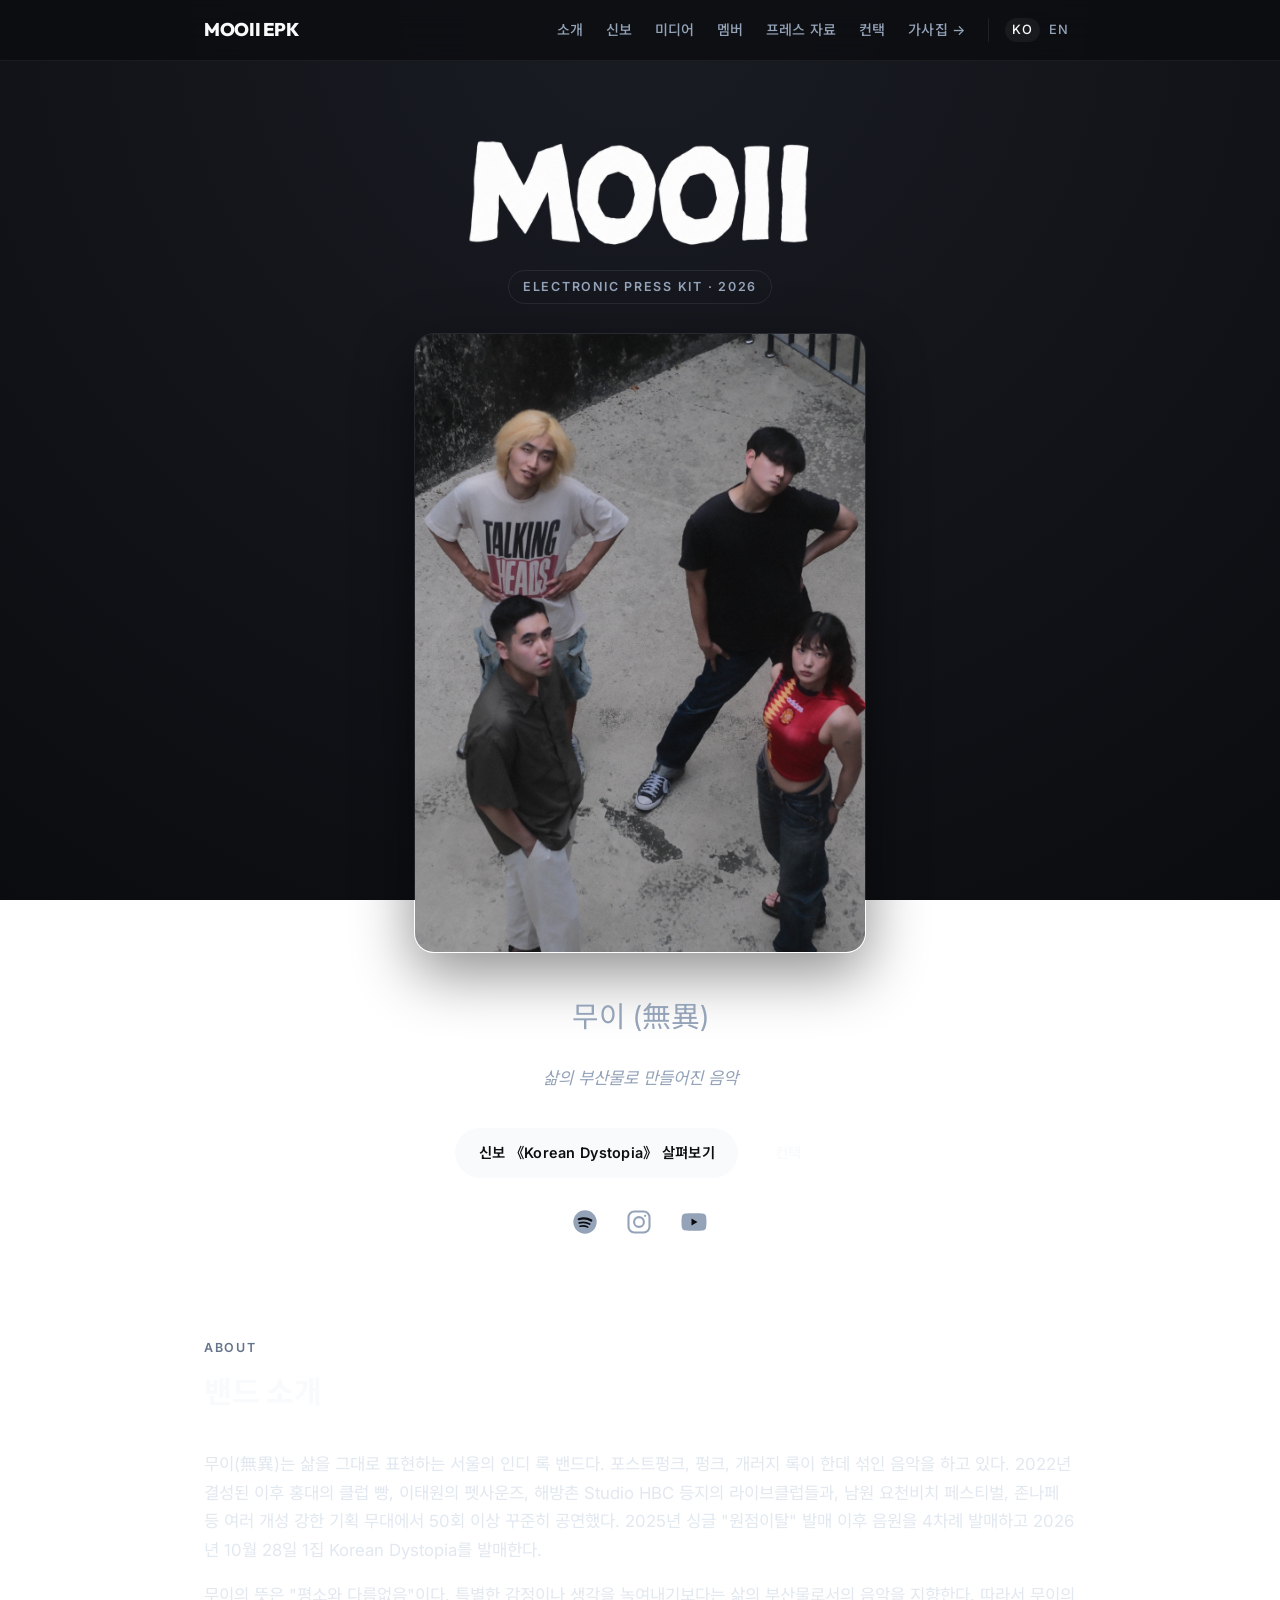
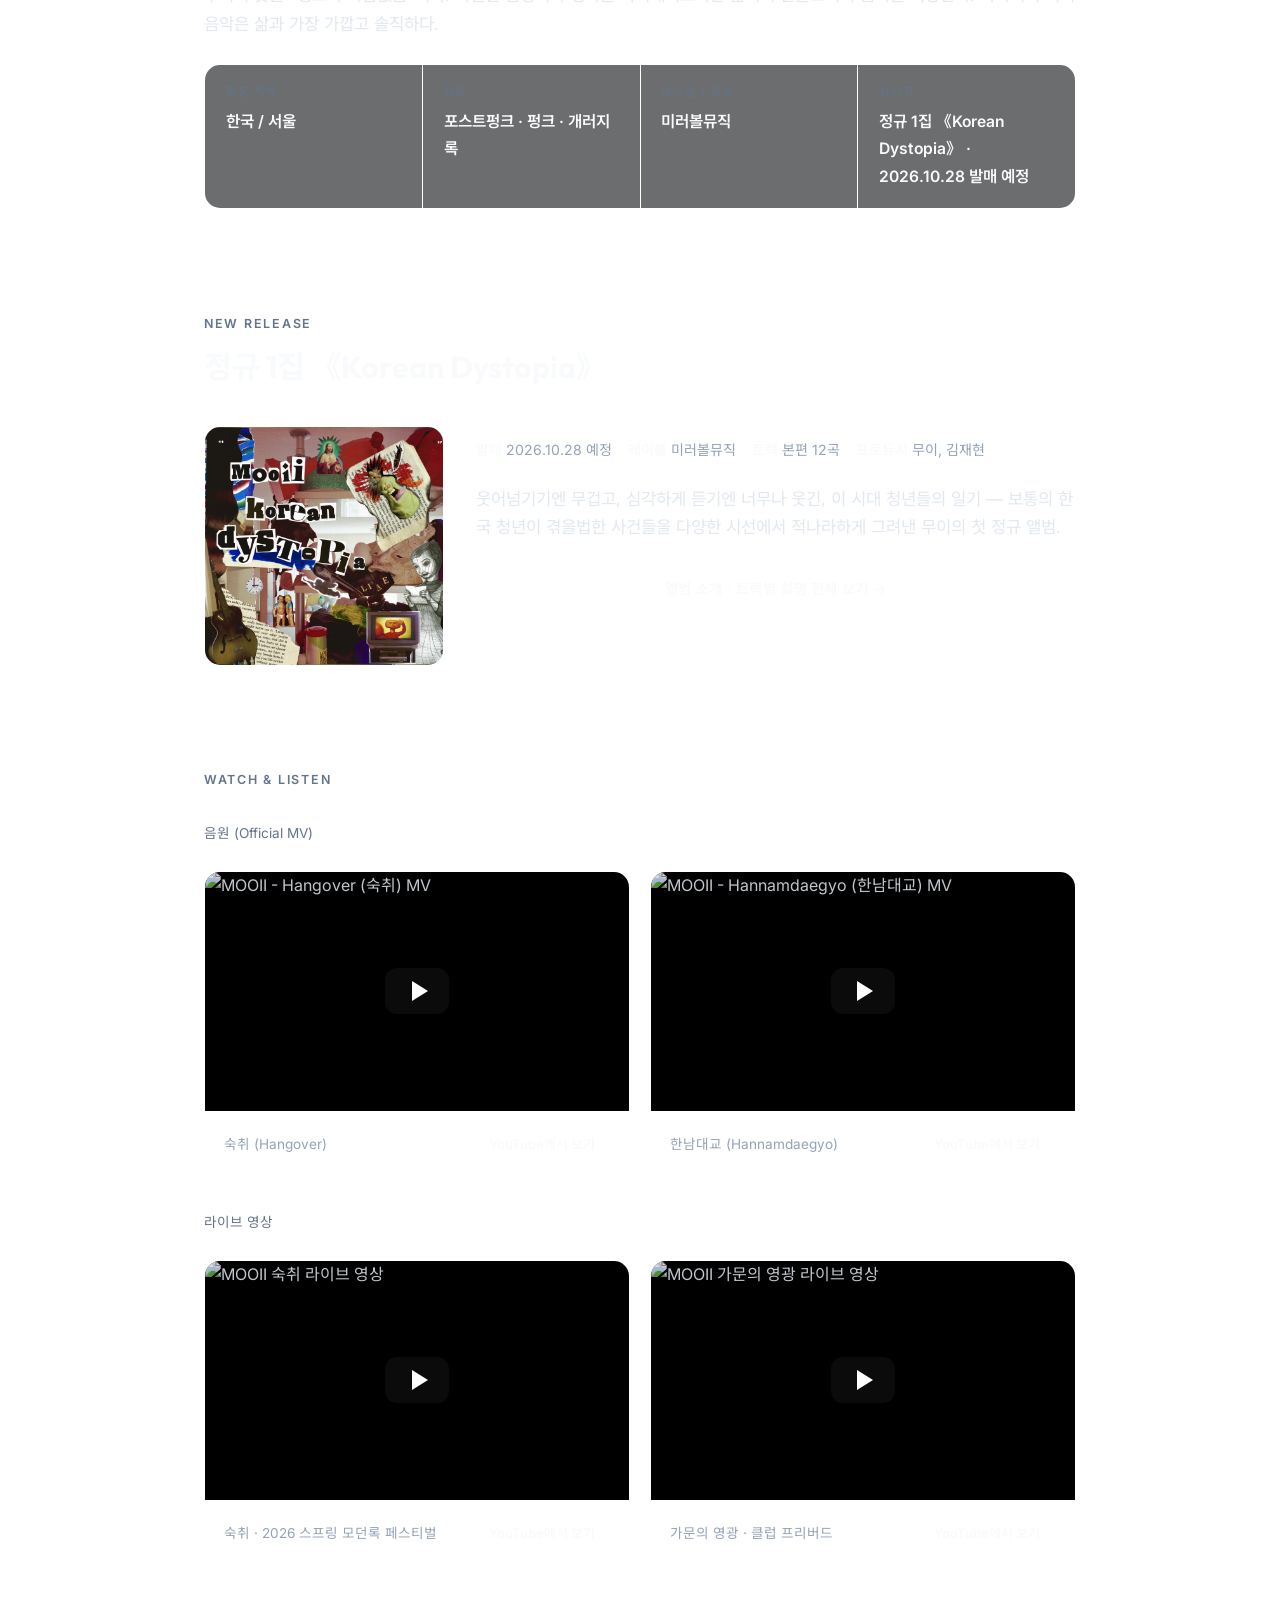
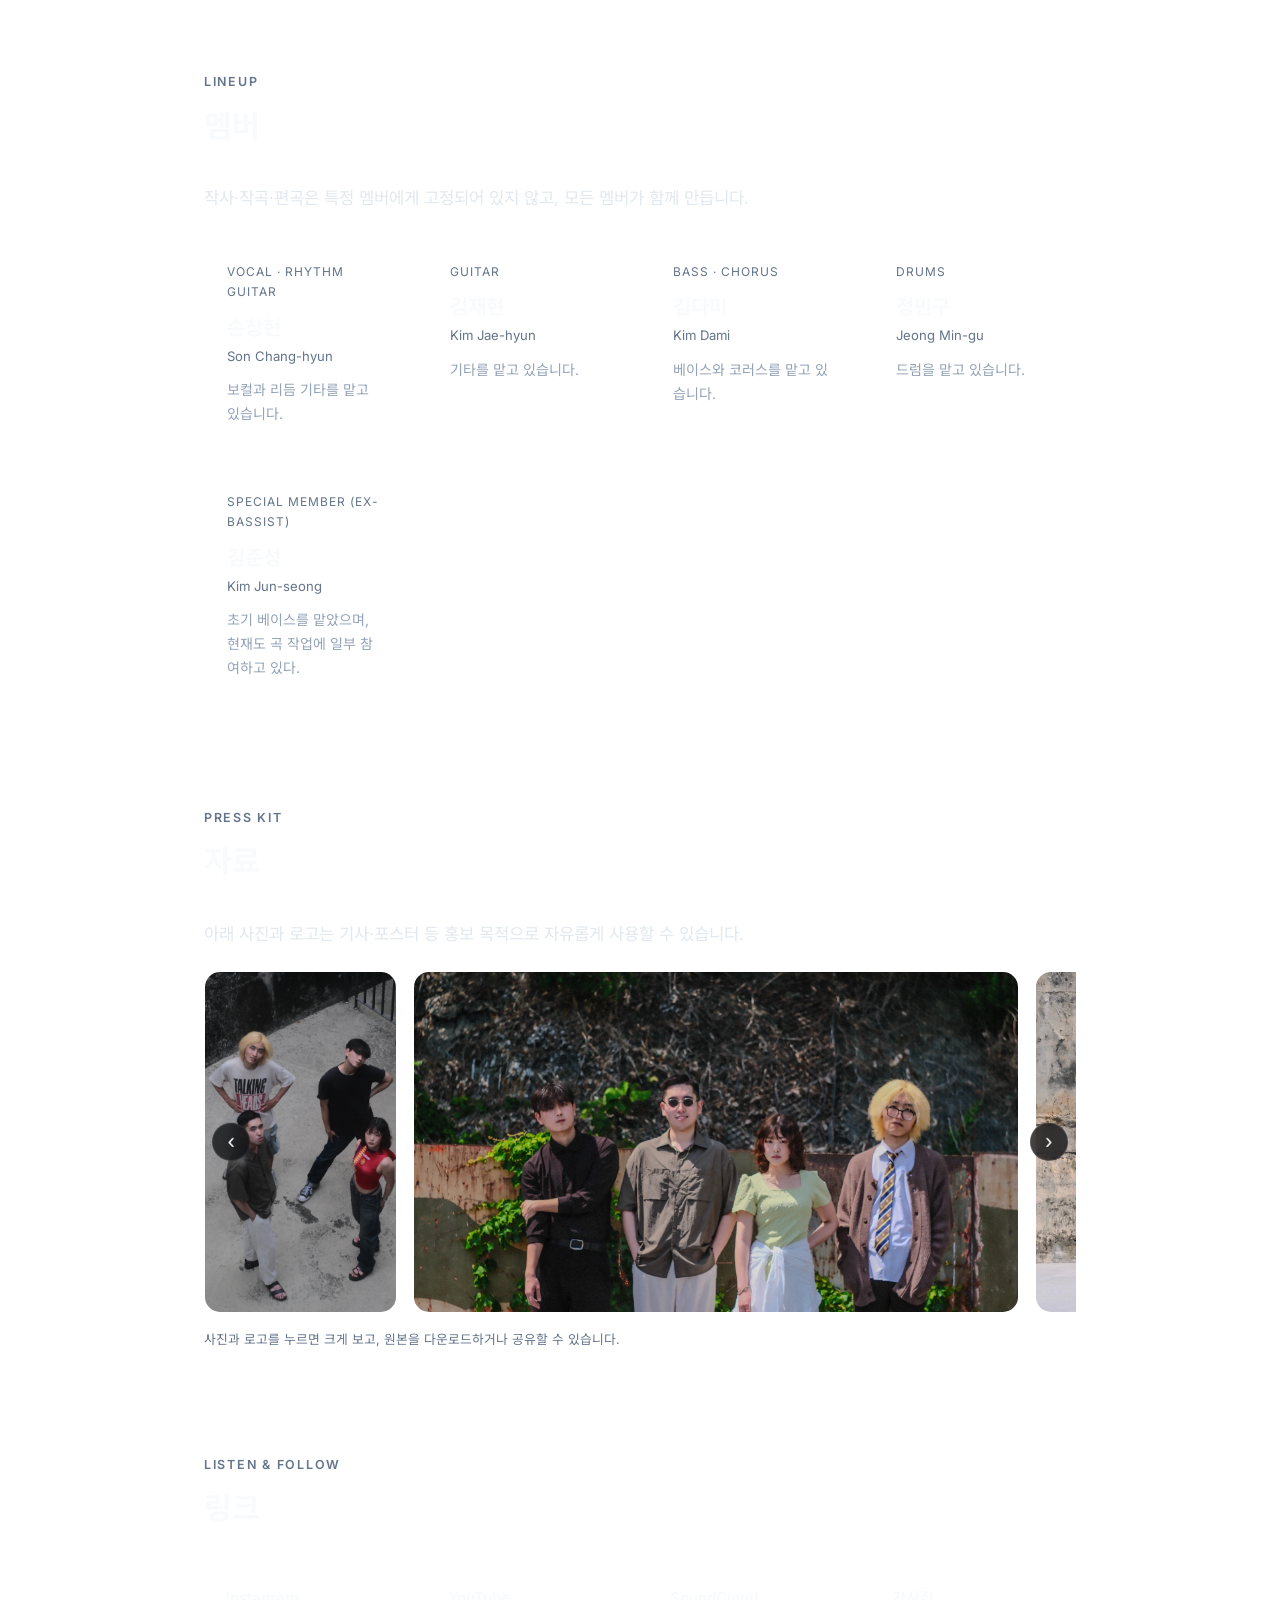
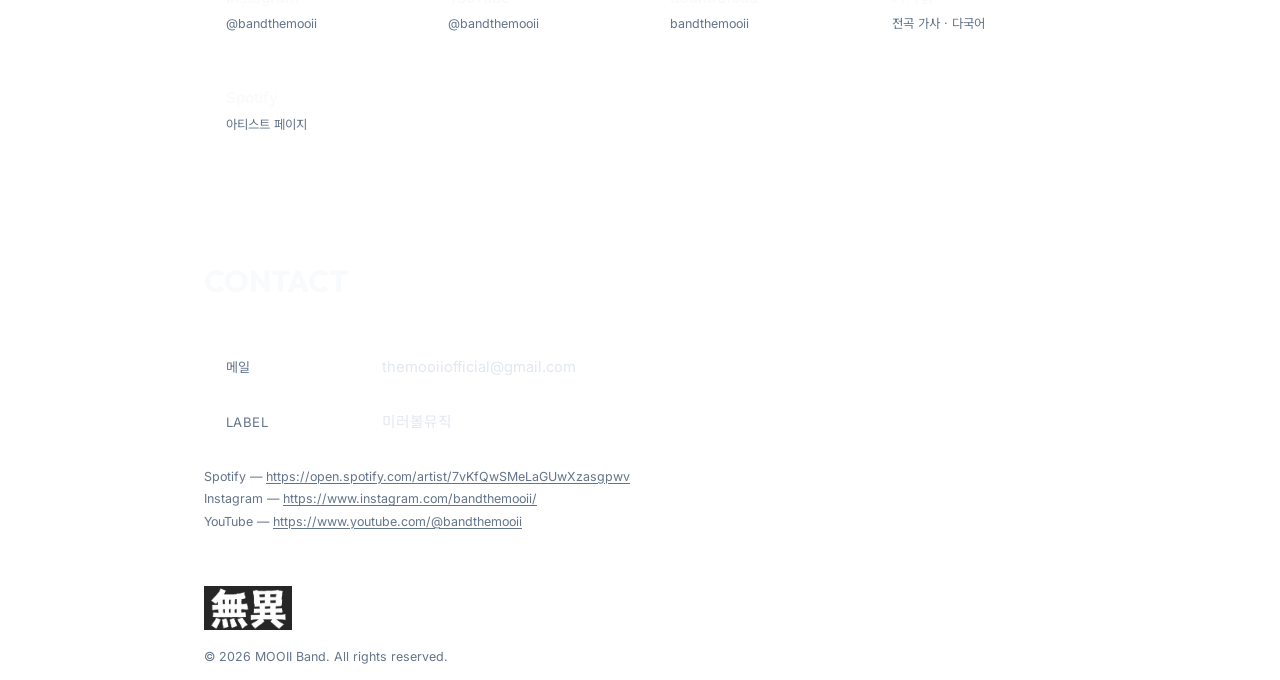
==== commit 86b710a1: "." ====
--- a/index.html
+++ b/index.html
@@ -256,40 +256,43 @@
         <div class="press-carousel" id="pressCarousel">
           <button class="pc-nav pc-prev" type="button" aria-label="이전 사진">‹</button>
           <div class="pc-track">
-            <button class="pc-item" type="button" data-index="0" aria-label="프로필 사진 1 크게 보기">
+            <button class="pc-item" type="button" data-index="0" aria-label="대표 프로필 사진 크게 보기">
+              <img src="static/mooii_profile2_web.jpg" alt="무이 대표 프로필 사진" loading="lazy" />
+            </button>
+            <button class="pc-item" type="button" data-index="1" aria-label="프로필 사진 1 크게 보기">
               <img src="static/mooii_photo01_web.jpg" alt="무이 프로필 사진 1" loading="lazy" />
             </button>
-            <button class="pc-item" type="button" data-index="1" aria-label="프로필 사진 2 크게 보기">
+            <button class="pc-item" type="button" data-index="2" aria-label="프로필 사진 2 크게 보기">
               <img src="static/mooii_photo02_web.jpg" alt="무이 프로필 사진 2" loading="lazy" />
             </button>
-            <button class="pc-item" type="button" data-index="2" aria-label="프로필 사진 3 크게 보기">
+            <button class="pc-item" type="button" data-index="3" aria-label="프로필 사진 3 크게 보기">
               <img src="static/mooii_photo03_web.jpg" alt="무이 프로필 사진 3" loading="lazy" />
             </button>
-            <button class="pc-item" type="button" data-index="3" aria-label="프로필 사진 4 크게 보기">
+            <button class="pc-item" type="button" data-index="4" aria-label="프로필 사진 4 크게 보기">
               <img src="static/mooii_photo04_web.jpg" alt="무이 프로필 사진 4" loading="lazy" />
             </button>
-            <button class="pc-item" type="button" data-index="4" aria-label="프로필 사진 5 크게 보기">
+            <button class="pc-item" type="button" data-index="5" aria-label="프로필 사진 5 크게 보기">
               <img src="static/mooii_photo05_web.jpg" alt="무이 프로필 사진 5" loading="lazy" />
             </button>
-            <button class="pc-item" type="button" data-index="5" aria-label="프로필 사진 6 크게 보기">
+            <button class="pc-item" type="button" data-index="6" aria-label="프로필 사진 6 크게 보기">
               <img src="static/mooii_photo06_web.jpg" alt="무이 프로필 사진 6" loading="lazy" />
             </button>
-            <button class="pc-item" type="button" data-index="6" aria-label="프로필 사진 7 크게 보기">
+            <button class="pc-item" type="button" data-index="7" aria-label="프로필 사진 7 크게 보기">
               <img src="static/mooii_photo07_web.jpg" alt="무이 프로필 사진 7" loading="lazy" />
             </button>
-            <button class="pc-item" type="button" data-index="7" aria-label="프로필 사진 8 크게 보기">
+            <button class="pc-item" type="button" data-index="8" aria-label="프로필 사진 8 크게 보기">
               <img src="static/mooii_photo08_web.jpg" alt="무이 프로필 사진 8" loading="lazy" />
             </button>
-            <button class="pc-item" type="button" data-index="8" aria-label="프로필 사진 9 크게 보기">
+            <button class="pc-item" type="button" data-index="9" aria-label="프로필 사진 9 크게 보기">
               <img src="static/mooii_photo09_web.jpg" alt="무이 프로필 사진 9" loading="lazy" />
             </button>
-            <button class="pc-item" type="button" data-index="9" aria-label="로고 (영문) 크게 보기">
+            <button class="pc-item" type="button" data-index="10" aria-label="로고 (영문) 크게 보기">
               <img src="static/logo_en.png" alt="MOOII 로고 (영문)" loading="lazy" />
             </button>
-            <button class="pc-item" type="button" data-index="10" aria-label="로고 (한자) 크게 보기">
+            <button class="pc-item" type="button" data-index="11" aria-label="로고 (한자) 크게 보기">
               <img src="static/logo_chn.png" alt="무이 無異 로고 (한자)" loading="lazy" />
             </button>
-            <button class="pc-item" type="button" data-index="11" aria-label="앨범 커버 크게 보기">
+            <button class="pc-item" type="button" data-index="12" aria-label="앨범 커버 크게 보기">
               <img src="static/korean_dystopia_album_cover.jpeg" alt="Korean Dystopia 앨범 커버" loading="lazy" />
             </button>
           </div>
@@ -389,6 +392,7 @@
     <script>
       (function () {
         var photos = [
+          { web: "static/mooii_profile2_web.jpg", full: "static/mooii_profile2.jpg", size: "3.4MB" },
           { web: "static/mooii_photo01_web.jpg", full: "static/mooii_photo01.jpg", size: "3.9MB" },
           { web: "static/mooii_photo02_web.jpg", full: "static/mooii_photo02.jpg", size: "4.1MB" },
           { web: "static/mooii_photo03_web.jpg", full: "static/mooii_photo03.jpg", size: "3.4MB" },
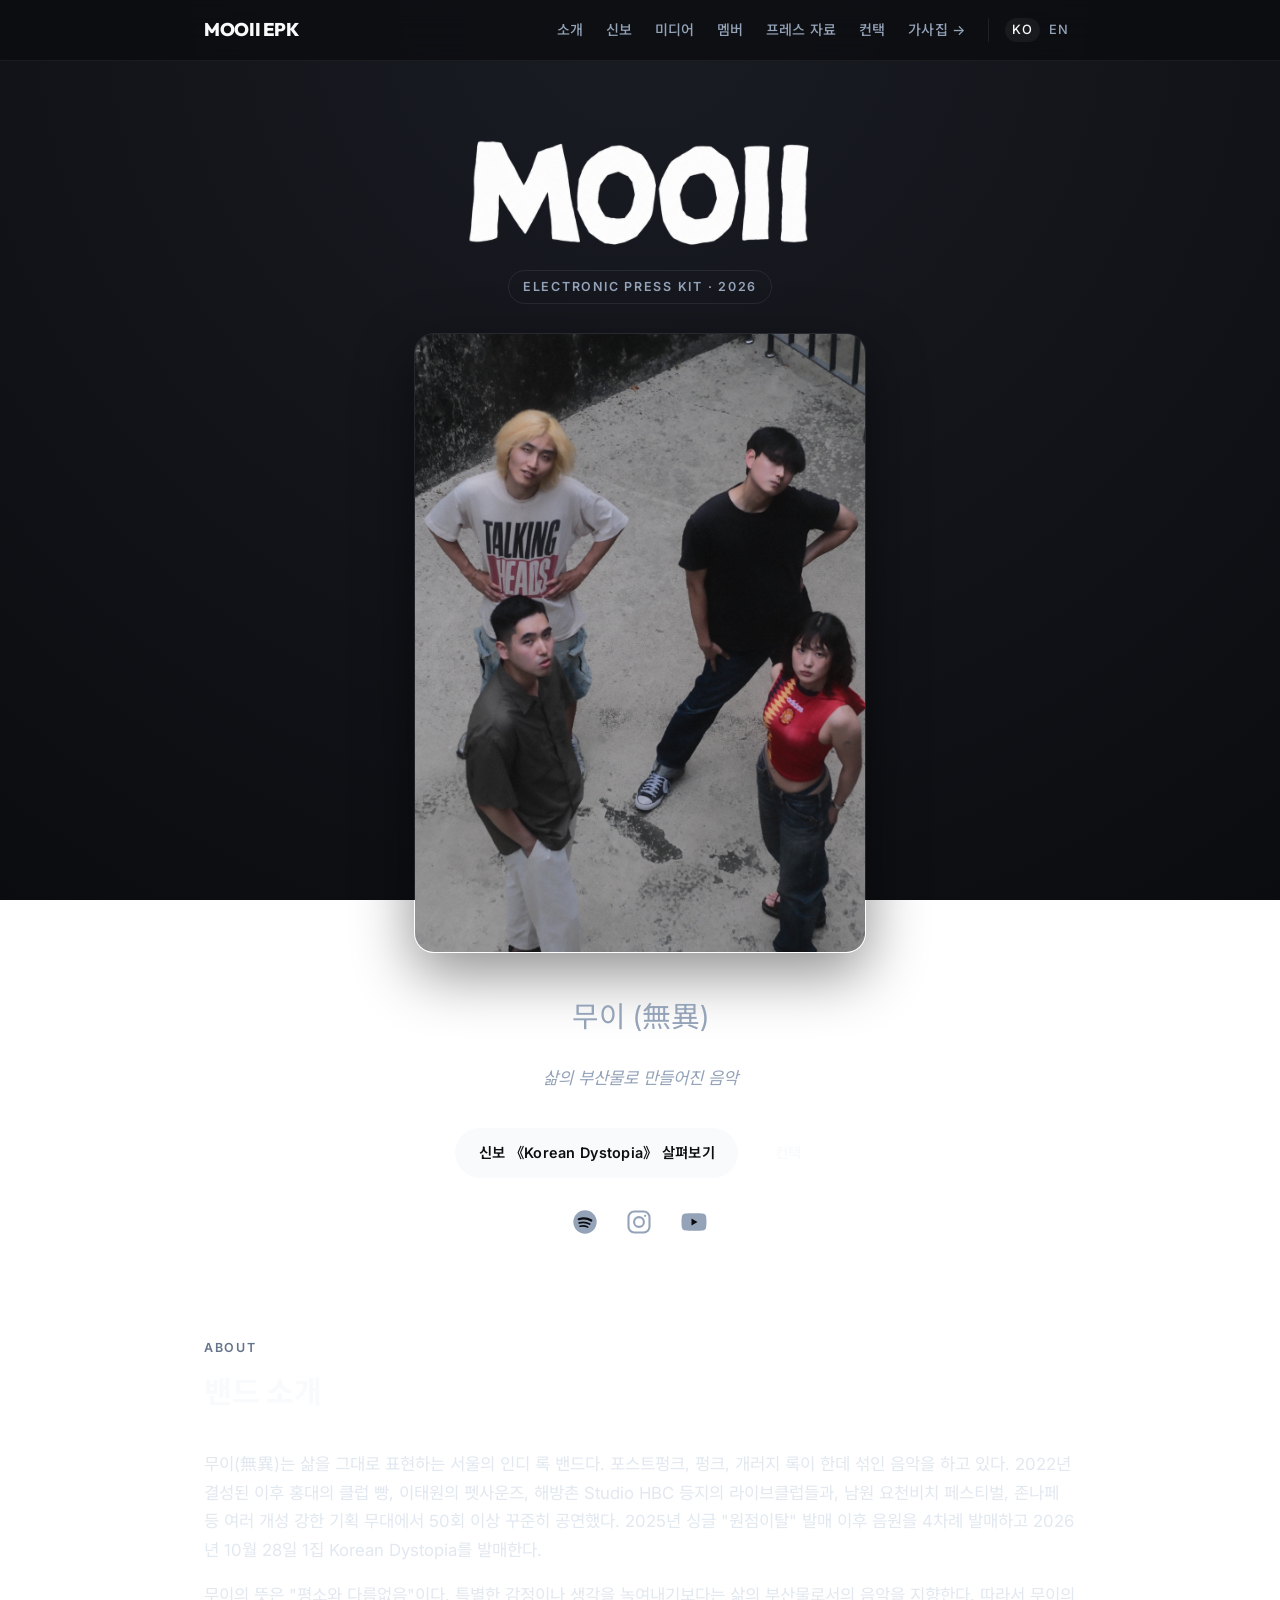
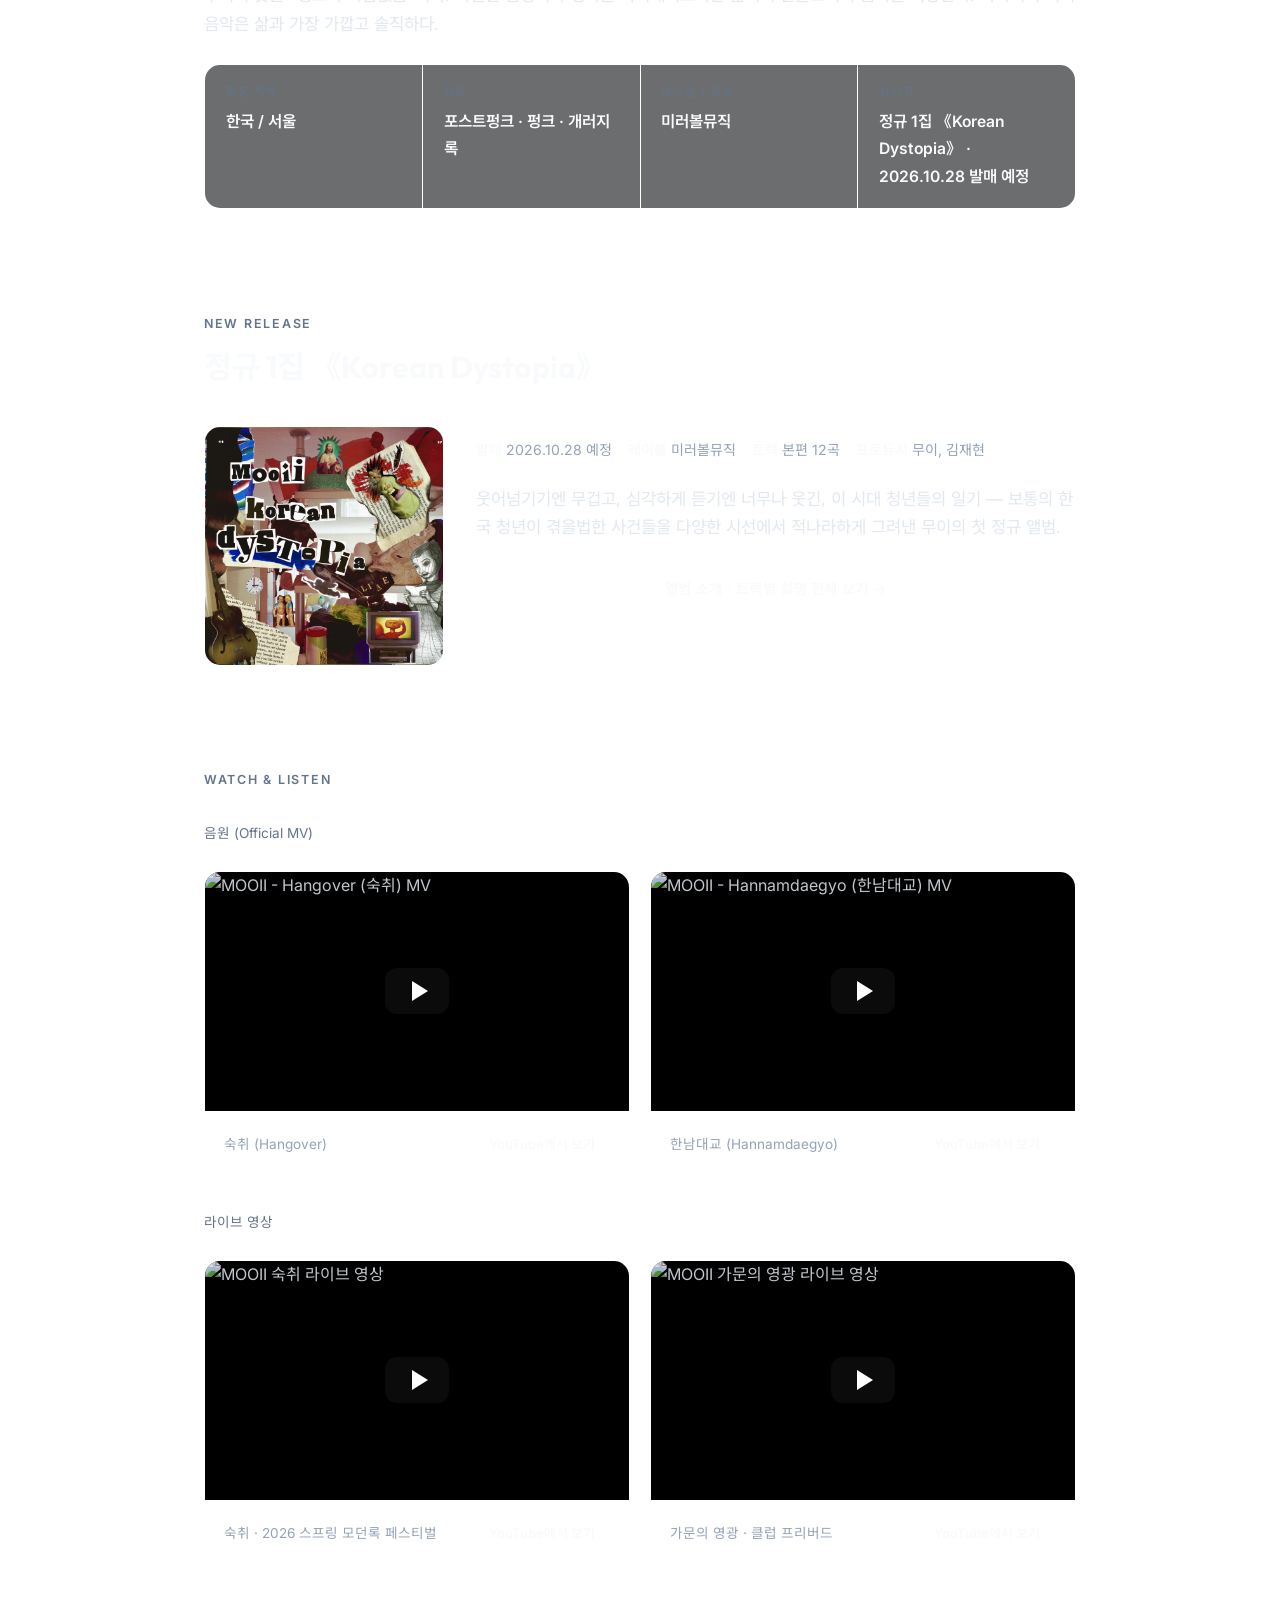
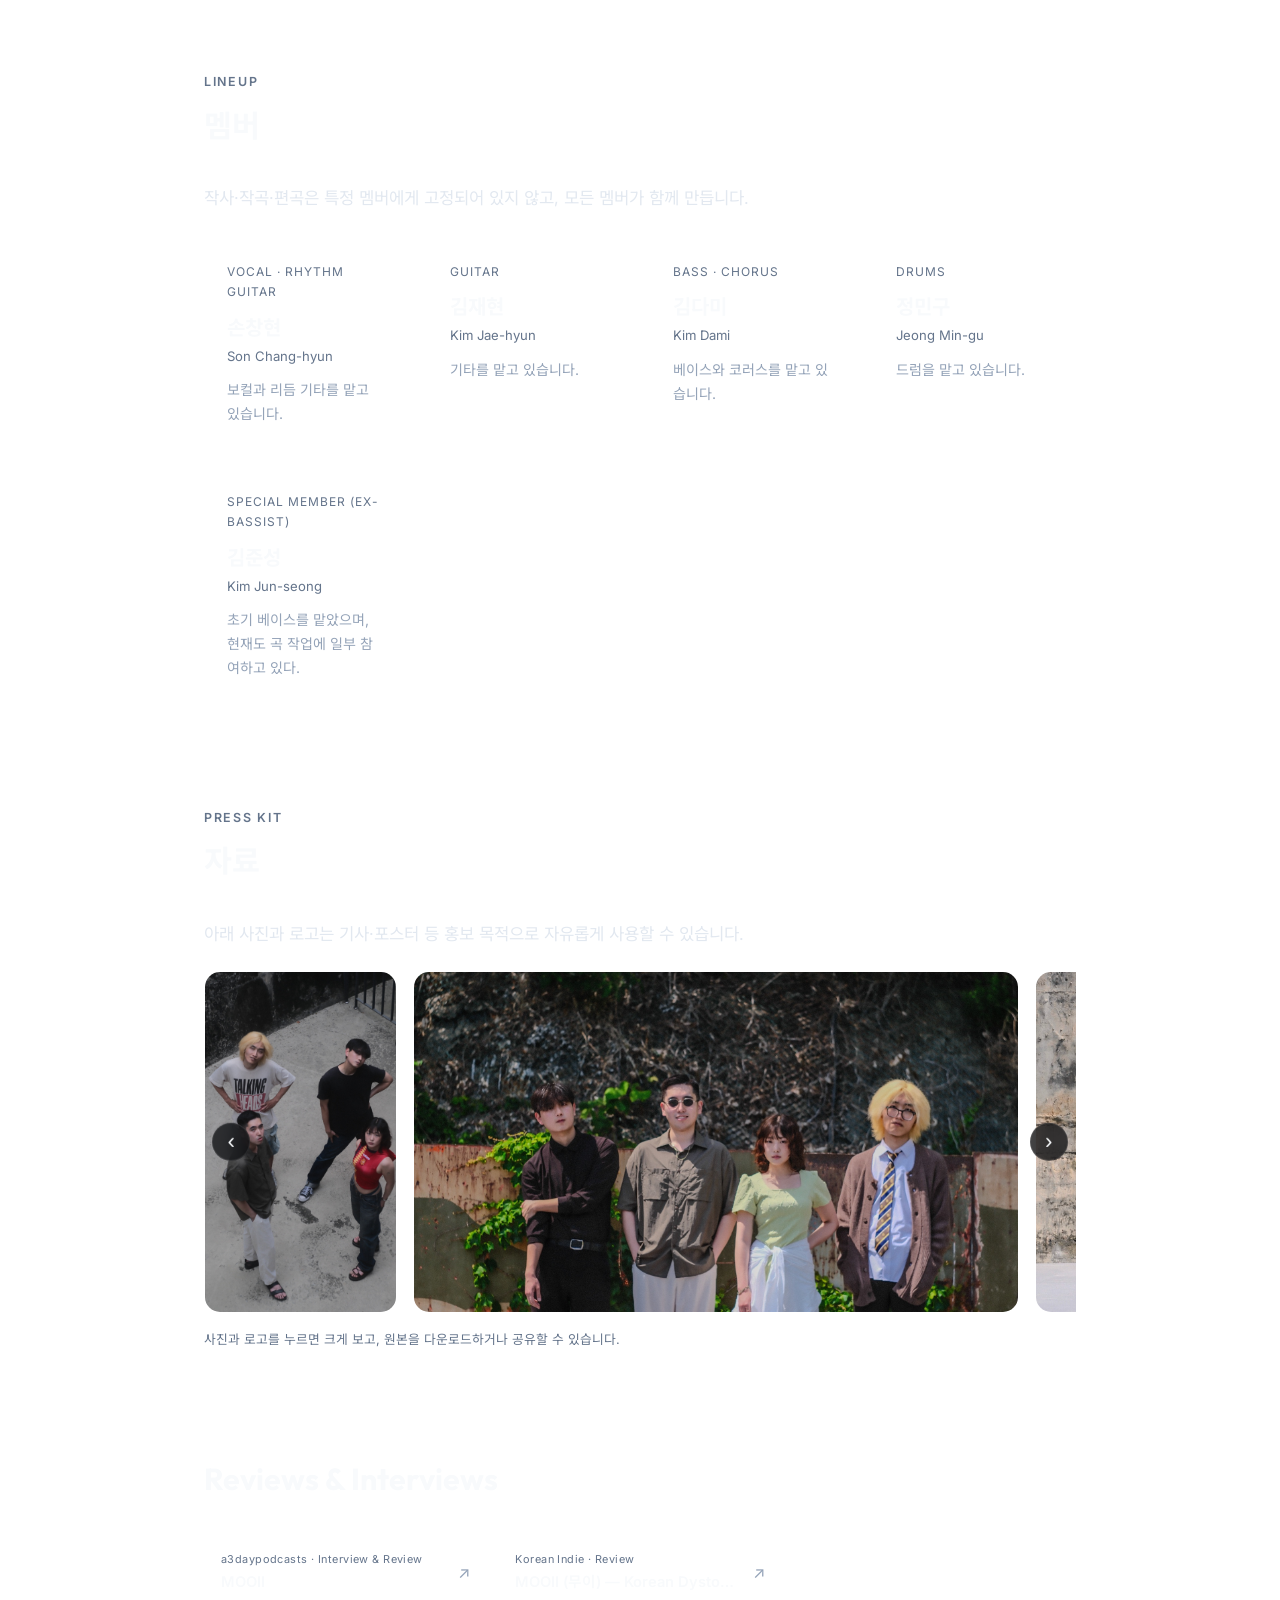
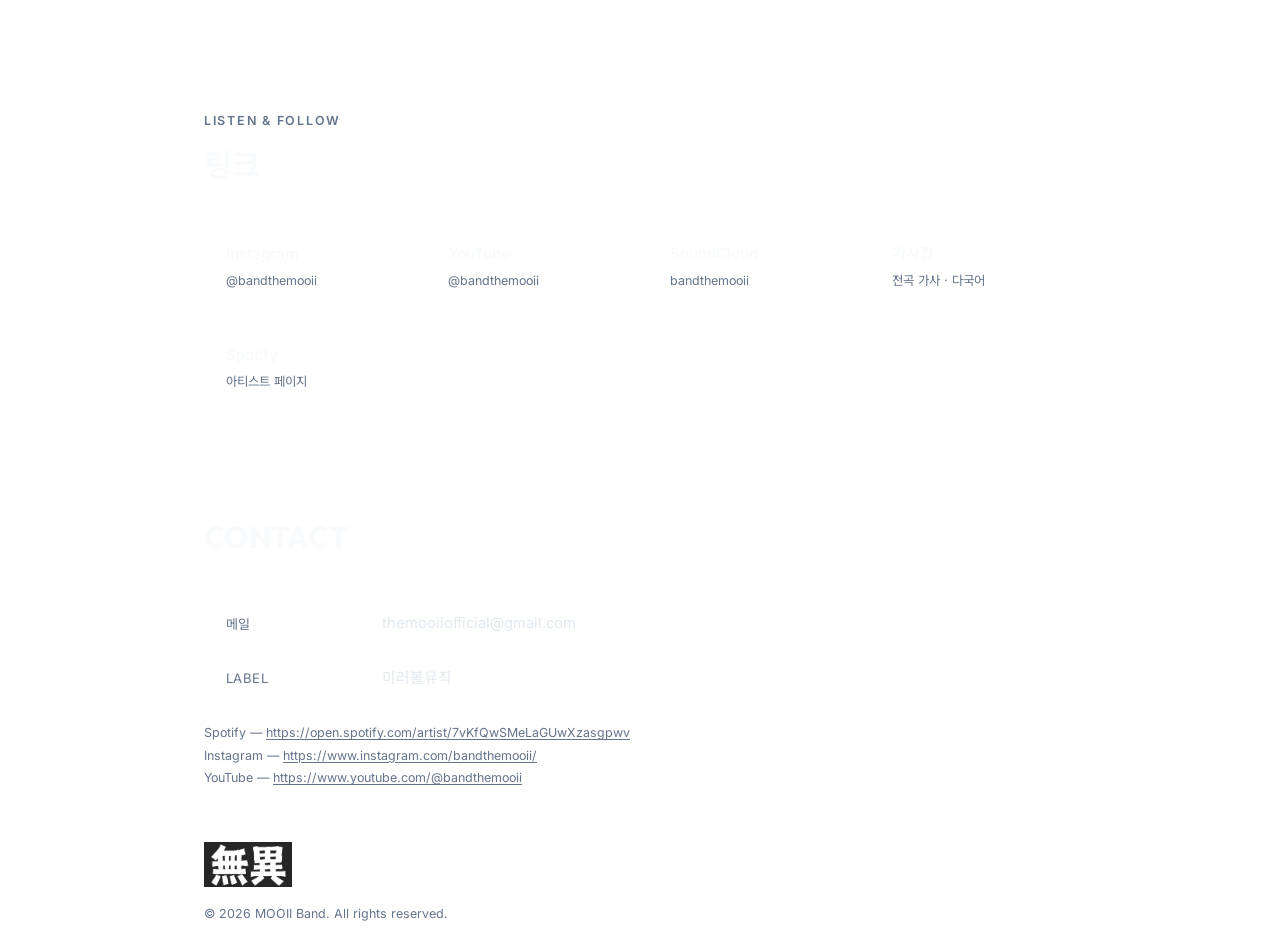
==== commit b8305e98: "앨범리뷰 추가" ====
--- a/index.html
+++ b/index.html
@@ -299,6 +299,28 @@
           <button class="pc-nav pc-next" type="button" aria-label="다음 사진">›</button>
         </div>
         <p class="press-hint">사진과 로고를 누르면 크게 보고, 원본을 다운로드하거나 공유할 수 있습니다.</p>
+      </section>
+
+      <section id="reviews">
+        <div class="section-head">
+          <h2>Reviews &amp; Interviews</h2>
+        </div>
+        <div class="review-list">
+          <a class="review-card" href="https://a3daypodcasts.substack.com/p/mooii?r=1p55sp&amp;utm_campaign=post&amp;utm_medium=web" target="_blank" rel="noopener">
+            <span class="review-body">
+              <span class="review-source">a3daypodcasts · Interview &amp; Review</span>
+              <span class="review-title">MOOII</span>
+            </span>
+            <span class="review-arrow" aria-hidden="true">↗</span>
+          </a>
+          <a class="review-card" href="https://www.koreanindie.com/2026/10/28/mooii-%EB%AC%B4%EC%9D%B4-korean-dystopia/?utm_source=chatgpt.com" target="_blank" rel="noopener">
+            <span class="review-body">
+              <span class="review-source">Korean Indie · Review</span>
+              <span class="review-title">MOOII (무이) — Korean Dystopia</span>
+            </span>
+            <span class="review-arrow" aria-hidden="true">↗</span>
+          </a>
+        </div>
       </section>
 
       <section id="links">
--- a/style.css
+++ b/style.css
@@ -1184,3 +1184,64 @@
   max-width: 90vw;
   word-break: break-all;
 }
+
+/* ---------- Reviews ---------- */
+.review-list {
+  display: grid;
+  grid-template-columns: repeat(auto-fill, minmax(260px, 1fr));
+  gap: 0.7rem;
+  margin-top: 1.4rem;
+}
+
+.review-card {
+  display: flex;
+  align-items: center;
+  justify-content: space-between;
+  gap: 0.8rem;
+  padding: 0.7rem 1rem;
+  border: 1px solid var(--line-soft);
+  border-radius: 12px;
+  background: var(--glass);
+  text-decoration: none;
+  transition: transform 0.2s ease, border-color 0.2s ease, background 0.2s ease;
+}
+
+.review-card:hover {
+  transform: translateY(-2px);
+  border-color: var(--line);
+  background: var(--glass-hover);
+}
+
+.review-body {
+  display: flex;
+  flex-direction: column;
+  gap: 0.1rem;
+  min-width: 0;
+}
+
+.review-source {
+  font-size: 0.68rem;
+  letter-spacing: 0.04em;
+  color: var(--ink-dimmer);
+}
+
+.review-title {
+  font-size: 0.92rem;
+  font-weight: 600;
+  color: var(--ink-bright);
+  white-space: nowrap;
+  overflow: hidden;
+  text-overflow: ellipsis;
+}
+
+.review-arrow {
+  flex: none;
+  color: var(--ink-dim);
+  font-size: 1rem;
+  transition: transform 0.2s ease, color 0.2s ease;
+}
+
+.review-card:hover .review-arrow {
+  color: var(--ink-bright);
+  transform: translate(2px, -2px);
+}
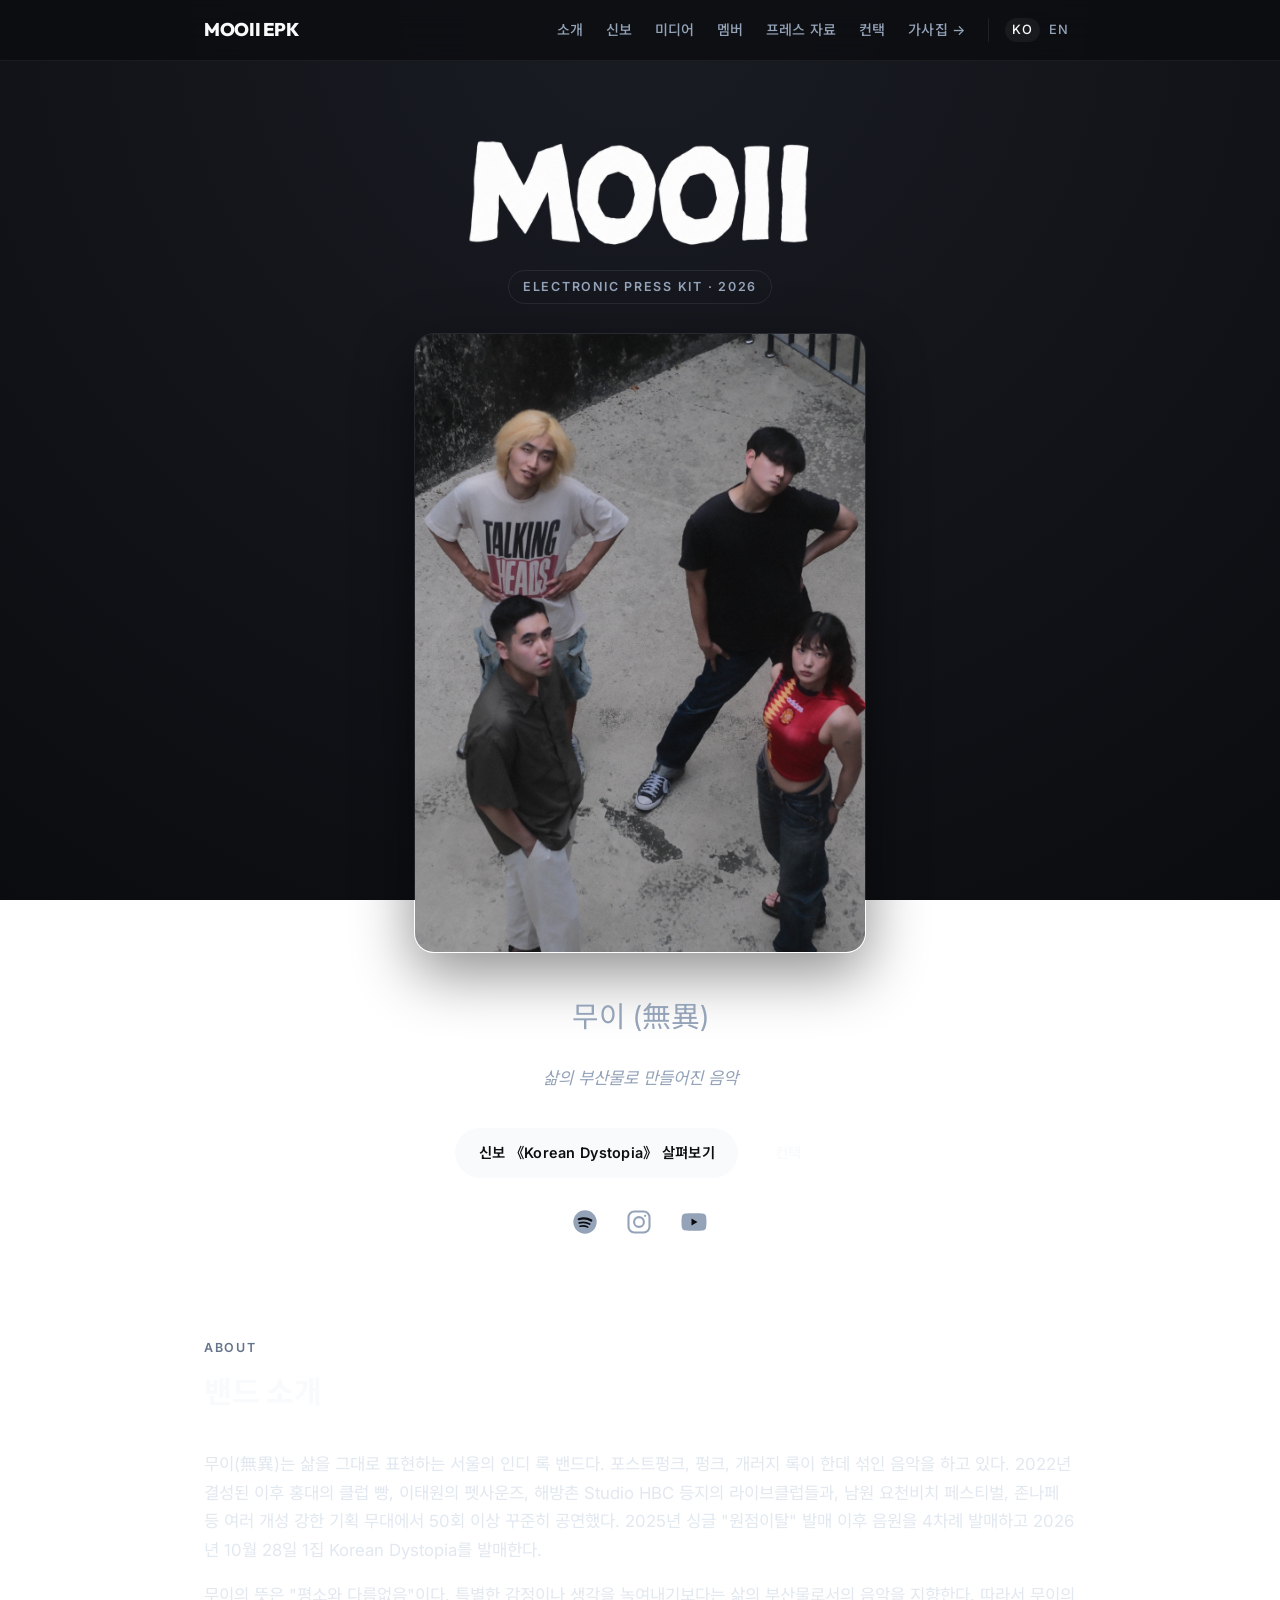
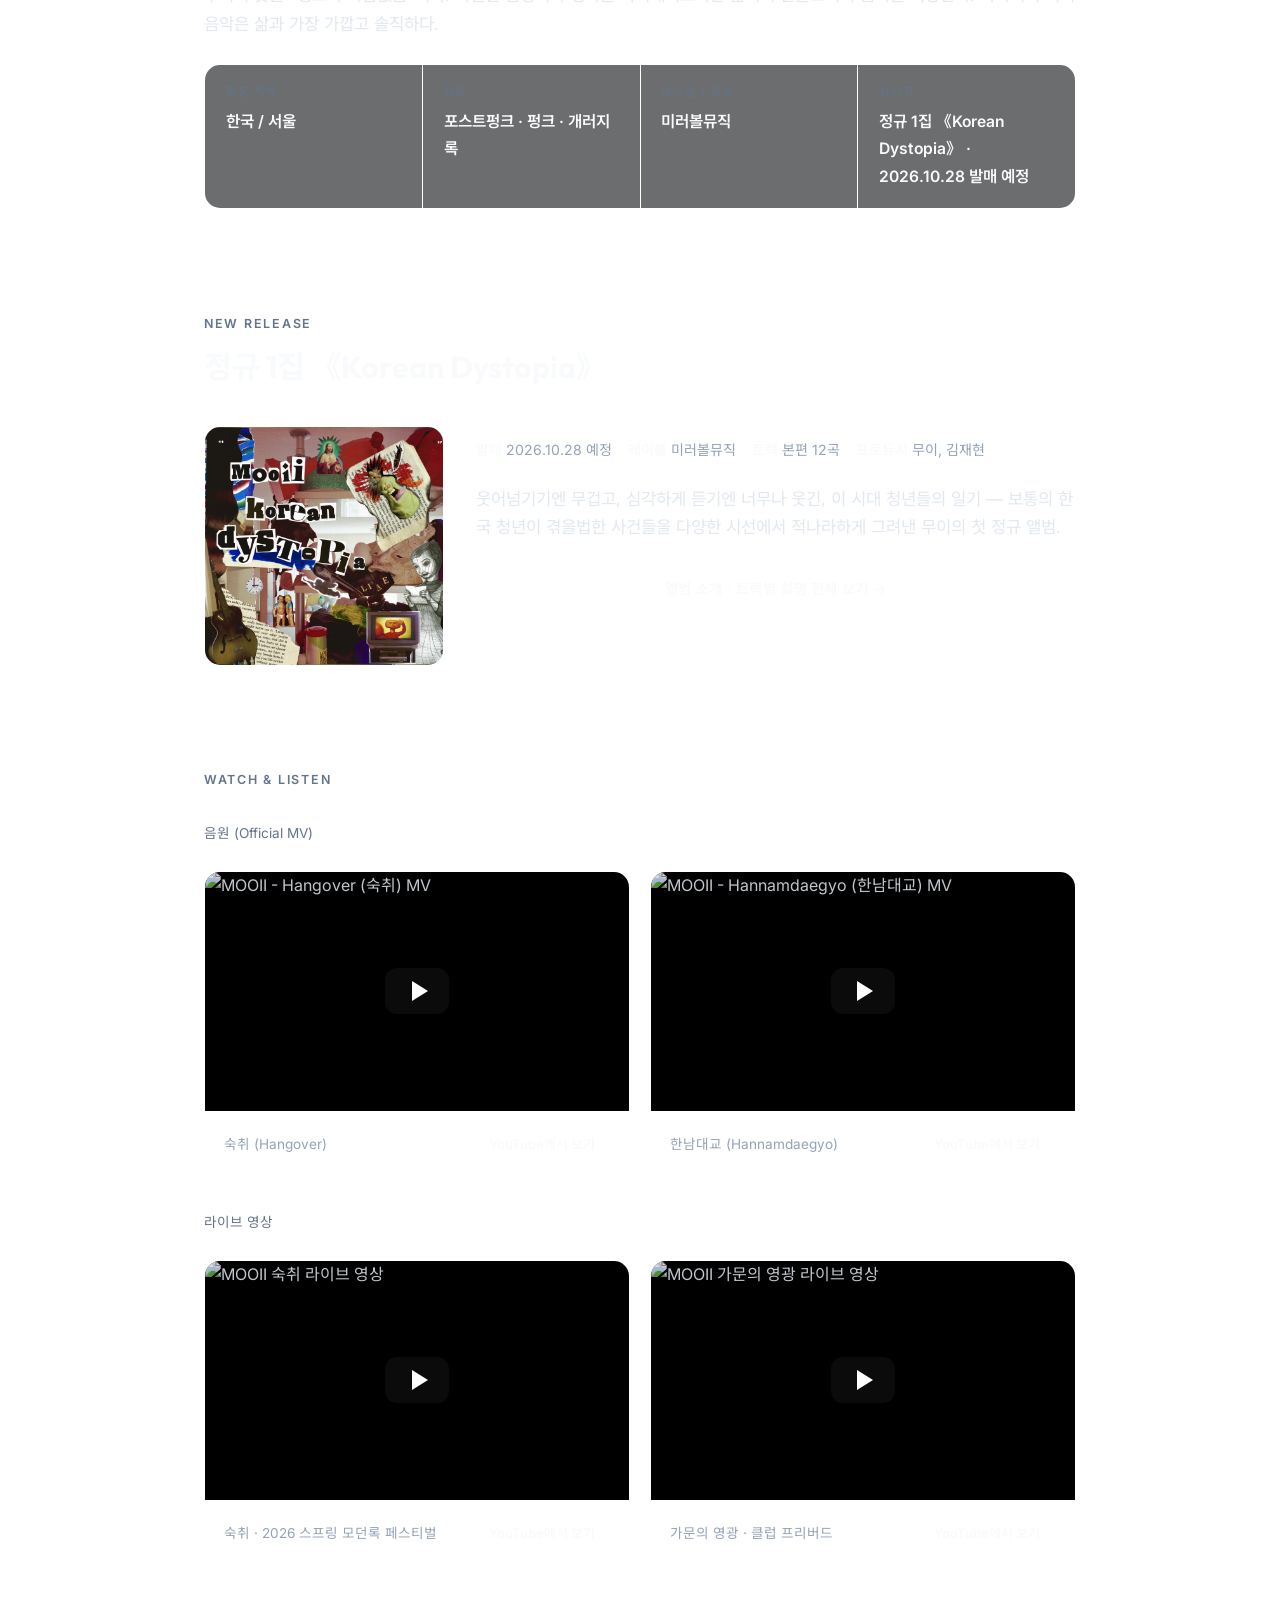
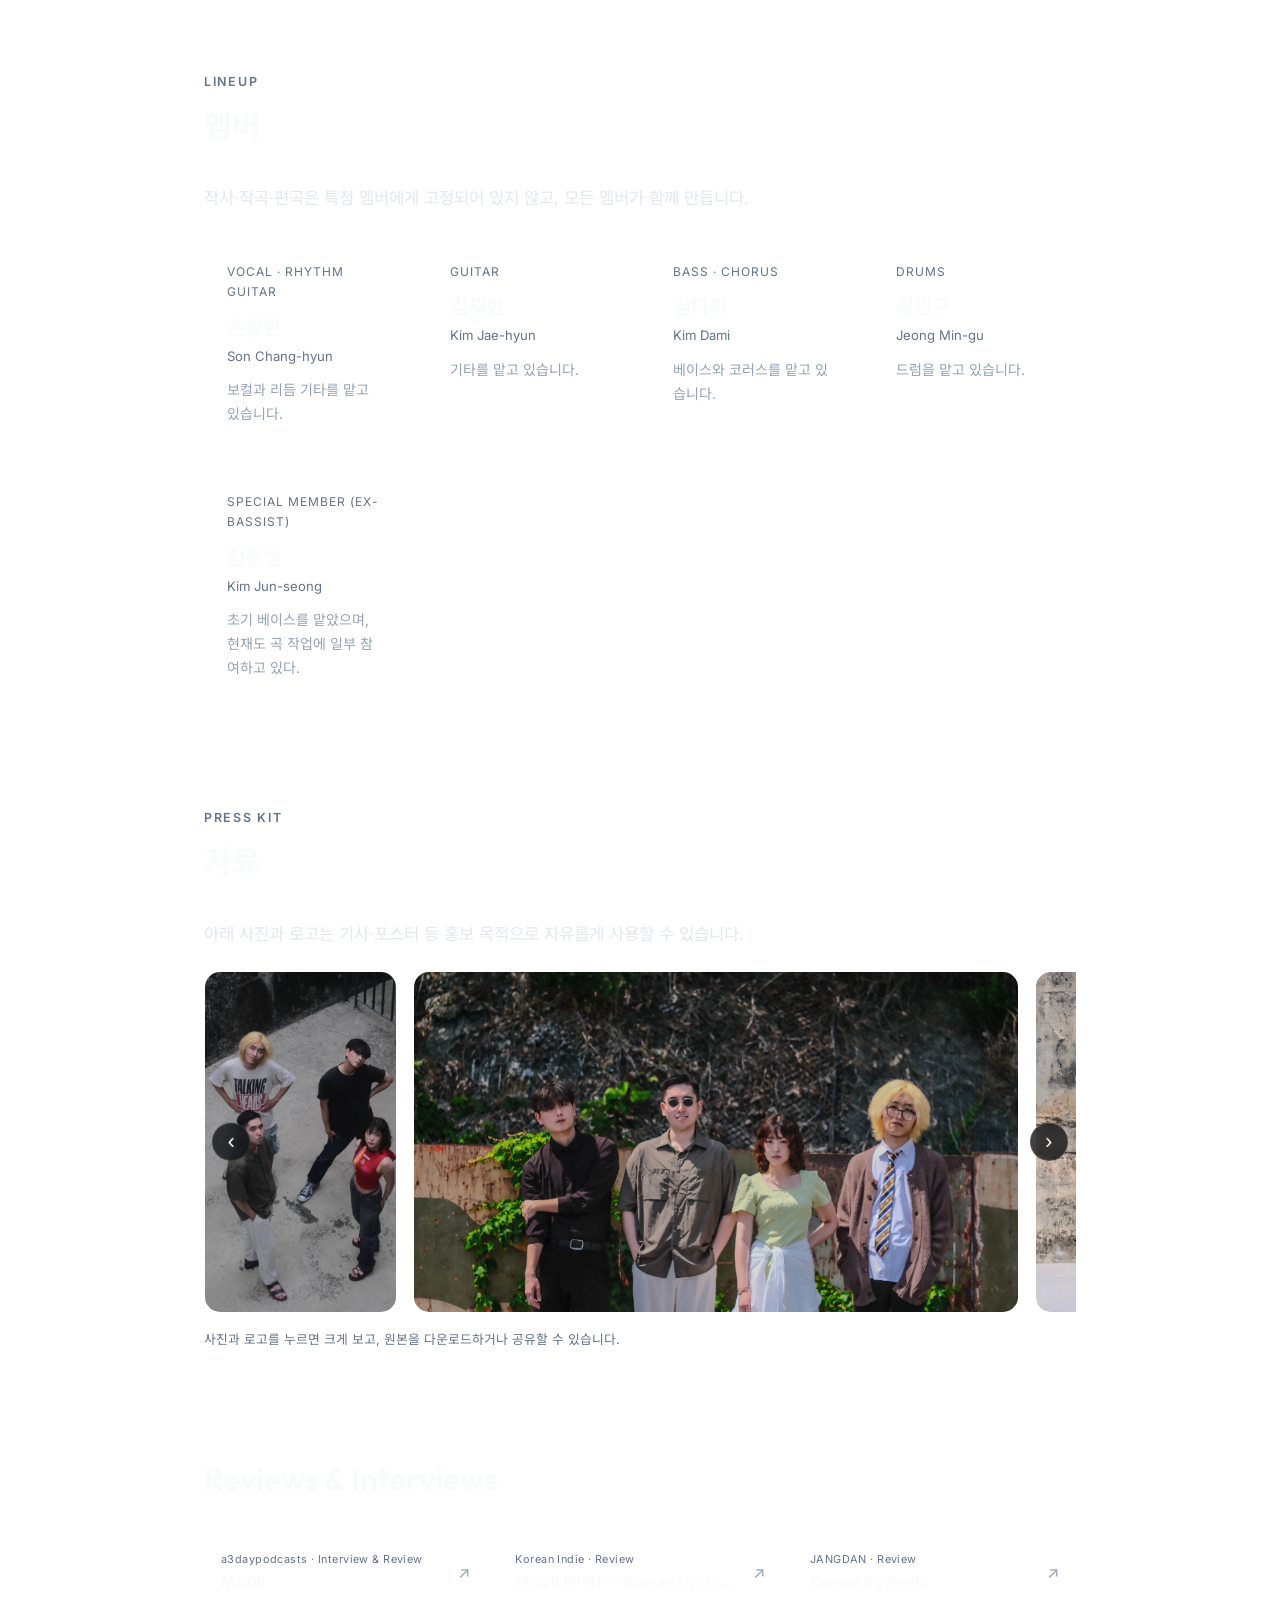
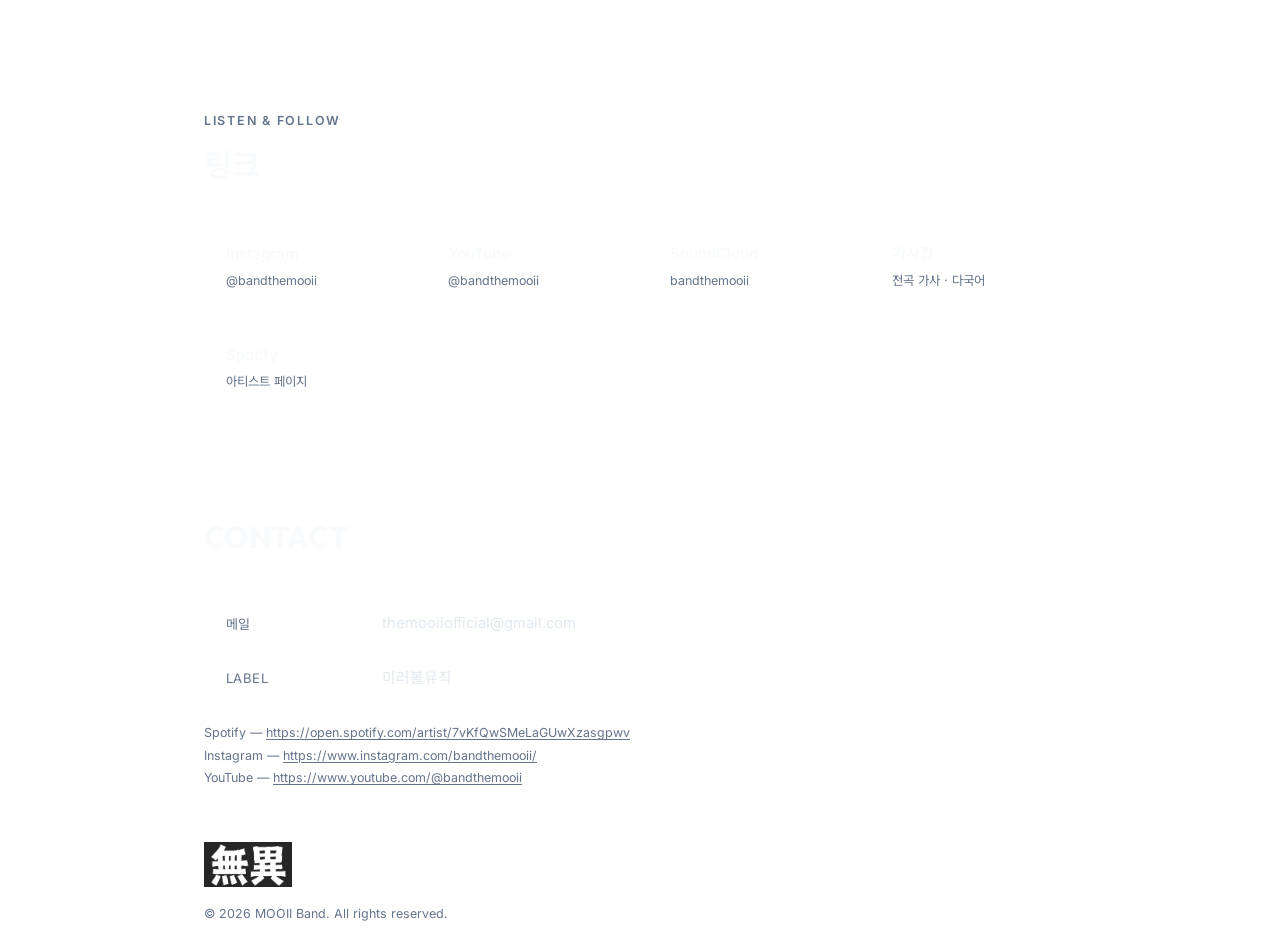
==== commit 5769413c: "장단 리뷰 추가" ====
--- a/index.html
+++ b/index.html
@@ -317,6 +317,13 @@
             <span class="review-body">
               <span class="review-source">Korean Indie · Review</span>
               <span class="review-title">MOOII (무이) — Korean Dystopia</span>
+            </span>
+            <span class="review-arrow" aria-hidden="true">↗</span>
+          </a>
+          <a class="review-card" href="https://jangdan.kr/REVIEWS/korean-dystopia" target="_blank" rel="noopener">
+            <span class="review-body">
+              <span class="review-source">JANGDAN · Review</span>
+              <span class="review-title">Korean Dystopia</span>
             </span>
             <span class="review-arrow" aria-hidden="true">↗</span>
           </a>
